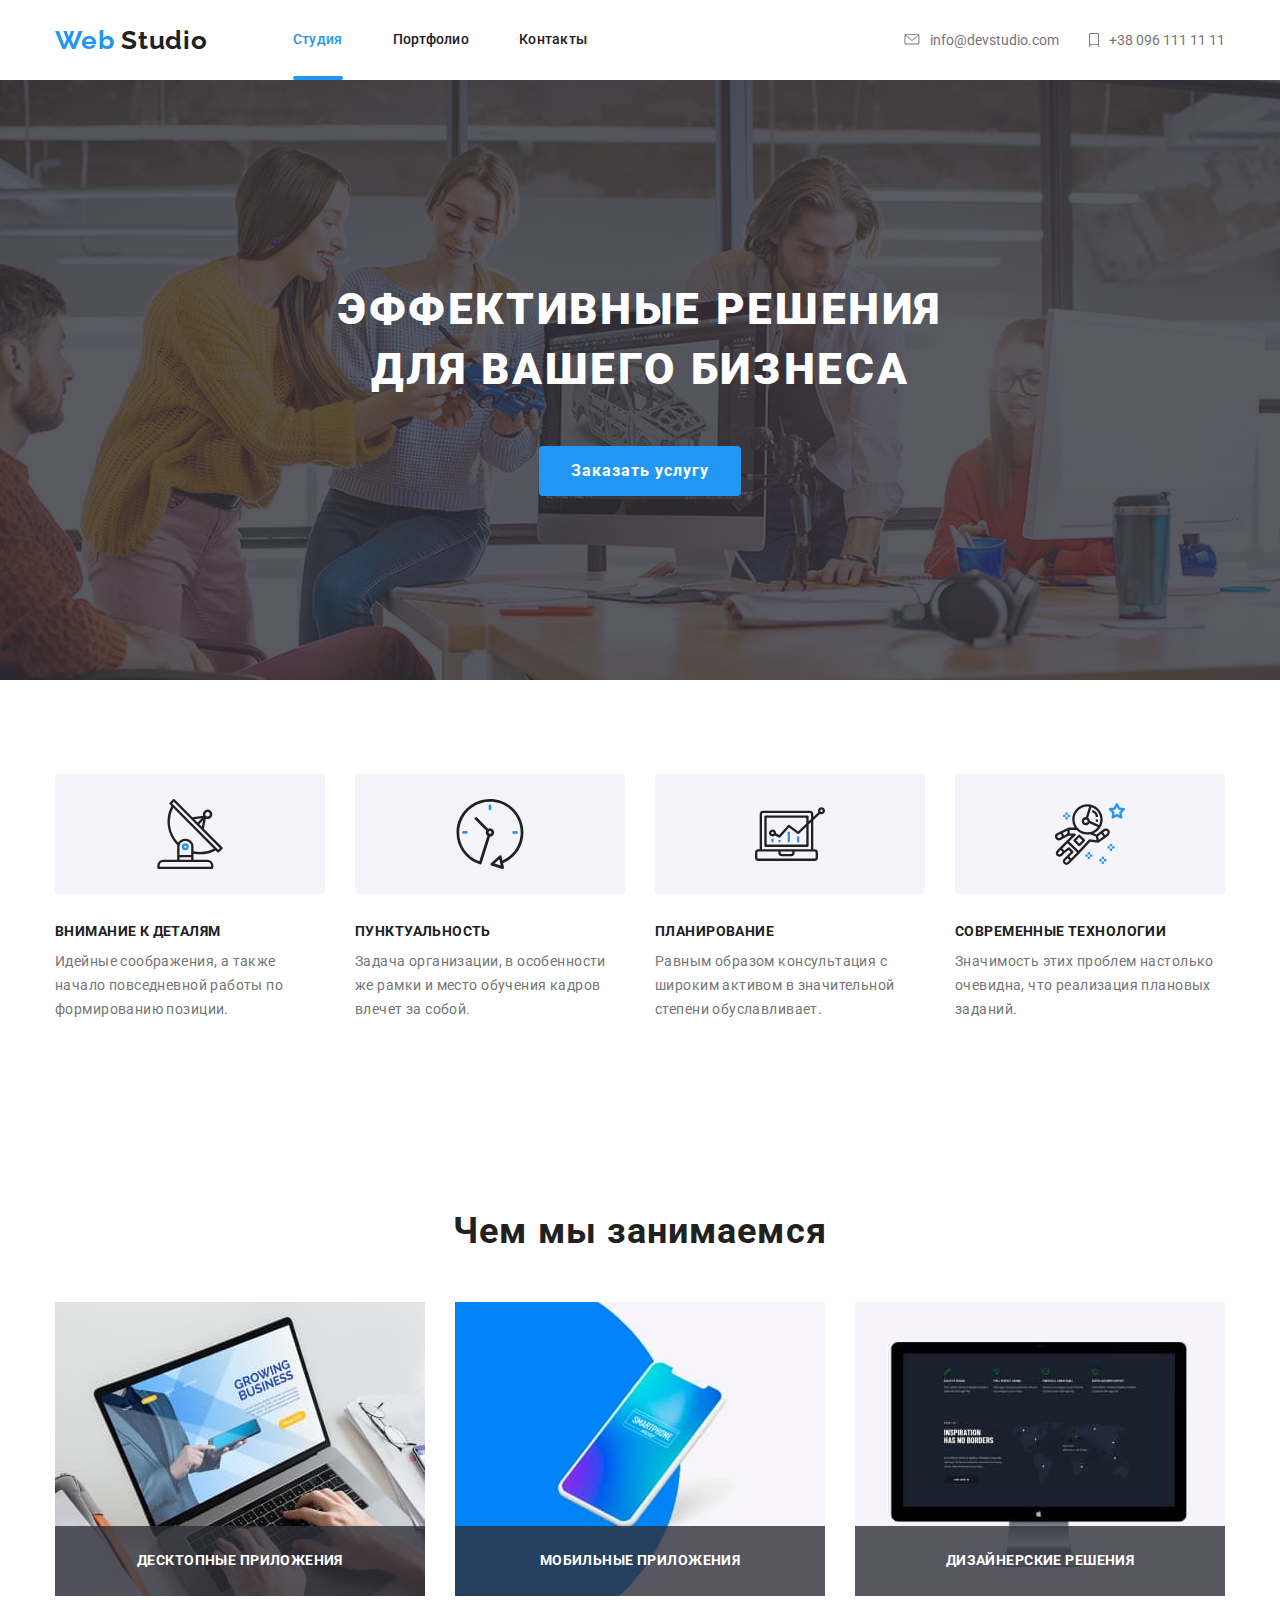
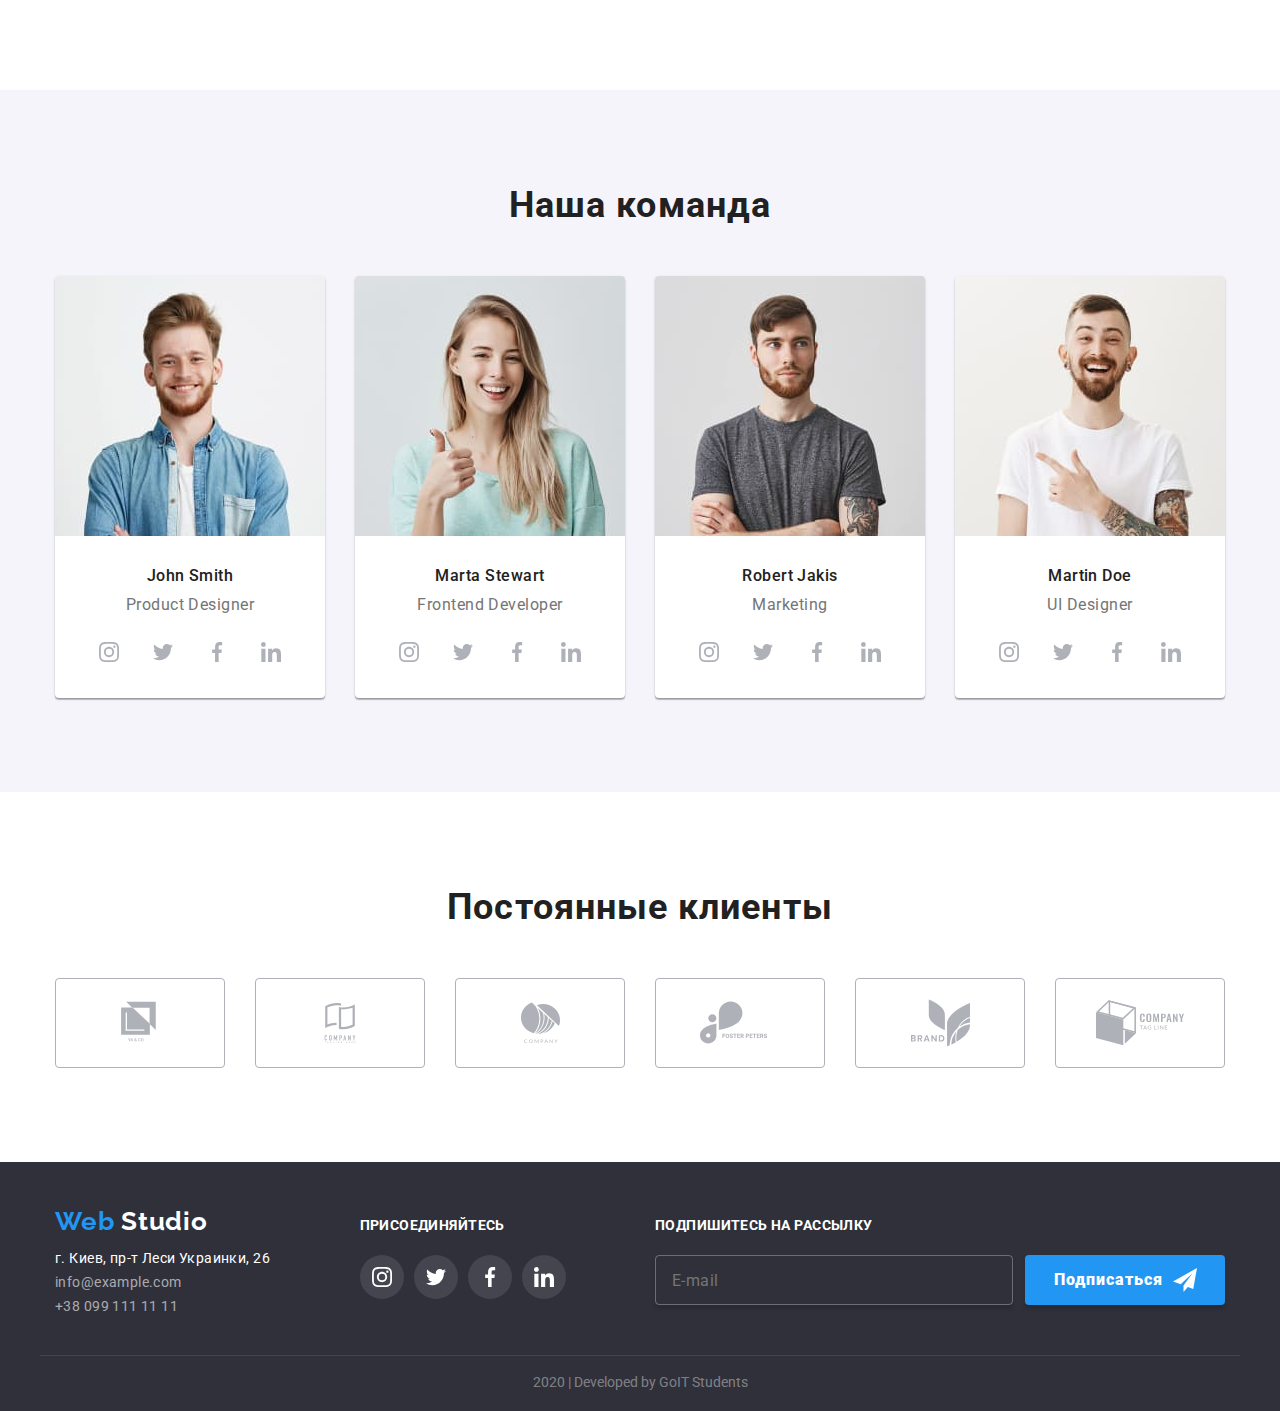
==== index.html @ f81e6f98 "create" ====
<!DOCTYPE html>
<html lang="ru">
  <head>
    <meta charset="UTF-8" />
    <meta name="viewport" content="width=device-width, initial-scale=1.0" />
    <title>Document</title>
    <link
      rel="stylesheet"
      href="https://cdnjs.cloudflare.com/ajax/libs/modern-normalize/0.6.0/modern-normalize.min.css"
    />

    <link
      href="https://fonts.googleapis.com/css2?family=Raleway:wght@700&family=Roboto:wght@400;500;700;900&display=swap"
      rel="stylesheet"
    />
    <link rel="stylesheet" href="./css/common.css" />
    <link rel="stylesheet" href="./css/main.css" />
  </head>
  <body>
    <!-- шапка -->

    <header>
      <div class="page-header container">
        <div class="logo">
          <a href="./index.html"><span class="logo-left">Web</span> Studio</a>
        </div>
        <nav class="nav">
          <ul class="site-nav">
            <li><a href="./index.html" class="link current">Студия</a></li>
            <li><a href="./portfolio.html" class="link">Портфолио</a></li>
            <li><a href="" class="link">Контакты</a></li>
          </ul>
        </nav>

        <ul class="contacts">
          <li>
            <a href="mailto:info@devstudio.com" class="mail-tel link">
              <svg class="icon-contacts icon-mail">
                <use href="./images/sprite.svg#icon-header-mail"></use>
              </svg>
              info@devstudio.com
            </a>
          </li>
          <li>
            <a href="tel:+380961111111" class="mail-tel link">
              <svg class="icon-contacts icon-phone">
                <use href="./images/sprite.svg#icon-header-phone"></use>
              </svg>
              +38 096 111 11 11
            </a>
          </li>
        </ul>
      </div>
    </header>

    <main>
      <!-- банер (герой) -->
      <section class="hero">
        <h1>эффективные решения <br />для вашего бизнеса</h1>
        <button class="button-order" type="button" data-modal-open>
          Заказать услугу
        </button>
        <!-- <a href="" class="button">Заказать услугу</a> -->
      </section>

      <!--Раздел "Особенность комании"-->
      <section class="section features">
        <div class="container features">
          <!--Скрыть "Особенность"-->
          <h2 class="visually-hidden">Особенность</h2>
          <!--Возможно необходимо будет заменить на "aria-label" в ссылке-->
          <ul>
            <li class="item">
              <div class="icon-box">
                <svg class="icon">
                  <use href="./images/sprite.svg#icon-feature-antenna"></use>
                </svg>
              </div>
              <h3 class="title">Внимание к деталям</h3>
              <p class="text">
                Идейные соображения, а также начало повседневной работы по
                формированию позиции.
              </p>
            </li>
            <li class="item">
              <div class="icon-box">
                <svg class="icon">
                  <use href="./images/sprite.svg#icon-feature-clock"></use>
                </svg>
              </div>
              <h3 class="title">Пунктуальность</h3>
              <p class="text">
                Задача организации, в особенности же рамки и место обучения
                кадров влечет за собой.
              </p>
            </li>
            <li class="item">
              <div class="icon-box">
                <svg class="icon">
                  <use href="./images/sprite.svg#icon-feature-diagram"></use>
                </svg>
              </div>
              <h3 class="title">Планирование</h3>
              <p class="text">
                Равным образом консультация с широким активом в значительной
                степени обуславливает.
              </p>
            </li>
            <li class="item">
              <div class="icon-box">
                <svg class="icon">
                  <use href="./images/sprite.svg#icon-feature-astronaut"></use>
                </svg>
              </div>
              <h3 class="title">Современные технологии</h3>
              <p class="text">
                Значимость этих проблем настолько очевидна, что реализация
                плановых заданий.
              </p>
            </li>
          </ul>
        </div>
      </section>

      <!--Раздел "Чем мы занимаемся"-->
      <section class="section work">
        <div class="container">
          <h2 class="title">Чем мы занимаемся</h2>
          <ul>
            <li>
              <div class="work-card">
                <img
                  src="./images/index-work-01.jpg"
                  alt="Десктопные приложения"
                  width="370"
                  height="294"
                />
                <p class="text">Десктопные приложения</p>
              </div>
            </li>
            <li>
              <div class="work-card">
                <img
                  src="./images/index-work-02.jpg"
                  alt="Мобильные приложения"
                  width="370"
                  height="294"
                />
                <p class="text">Мобильные приложения</p>
              </div>
            </li>
            <li>
              <div class="work-card">
                <img
                  src="./images/index-work-03.jpg"
                  alt="Дизайнерские решения"
                  width="370"
                  height="294"
                />
                <p class="text">Дизайнерские решения</p>
              </div>
            </li>
          </ul>
        </div>
      </section>

      <!--Раздел "Наша команда"-->
      <section class="section team">
        <div class="container">
          <h2 class="title">Наша команда</h2>
          <ul class="list">
            <li class="team-card">
              <img
                src="./images/index-team-01.jpg"
                alt="John Smith"
                width="270"
                height="260"
              />
              <h3 class="title-name">John Smith</h3>
              <p class="text">Product Designer</p>
              <ul class="social-links">
                <li>
                  <a href="" aria-label="Ссылка на Instagram" class="link">
                    <svg class="icon-social">
                      <use href="./images/sprite.svg#icon-team-instagram"></use>
                    </svg>
                  </a>
                </li>
                <li>
                  <a href="" aria-label="Ссылка на Twitter" class="link">
                    <svg class="icon-social">
                      <use href="./images/sprite.svg#icon-team-twitter"></use>
                    </svg>
                  </a>
                </li>
                <li>
                  <a href="" aria-label="Ссылка на Facebook" class="link">
                    <svg class="icon-social">
                      <use href="./images/sprite.svg#icon-team-facebook"></use>
                    </svg>
                  </a>
                </li>
                <li>
                  <a href="" aria-label="Ссылка на LinkedIn" class="link">
                    <svg class="icon-social">
                      <use href="./images/sprite.svg#icon-team-linkedin"></use>
                    </svg>
                  </a>
                </li>
              </ul>
            </li>
            <li class="team-card">
              <img
                src="./images/index-team-02.jpg"
                alt="Marta Stewart"
                width="270"
                height="260"
              />
              <h3 class="title-name">Marta Stewart</h3>
              <p class="text">Frontend Developer</p>
              <ul class="social-links">
                <li>
                  <a href="" aria-label="Ссылка на Instagram" class="link">
                    <svg class="icon-social">
                      <use href="./images/sprite.svg#icon-team-instagram"></use>
                    </svg>
                  </a>
                </li>
                <li>
                  <a href="" aria-label="Ссылка на Twitter" class="link">
                    <svg class="icon-social">
                      <use href="./images/sprite.svg#icon-team-twitter"></use>
                    </svg>
                  </a>
                </li>
                <li>
                  <a href="" aria-label="Ссылка на Facebook" class="link">
                    <svg class="icon-social">
                      <use href="./images/sprite.svg#icon-team-facebook"></use>
                    </svg>
                  </a>
                </li>
                <li>
                  <a href="" aria-label="Ссылка на LinkedIn" class="link">
                    <svg class="icon-social">
                      <use href="./images/sprite.svg#icon-team-linkedin"></use>
                    </svg>
                  </a>
                </li>
              </ul>
            </li>
            <li class="team-card">
              <img
                src="./images/index-team-03.jpg"
                alt="Robert Jakis"
                width="270"
                height="260"
              />
              <h3 class="title-name">Robert Jakis</h3>
              <p class="text">Marketing</p>
              <ul class="social-links">
                <li>
                  <a href="" aria-label="Ссылка на Instagram" class="link">
                    <svg class="icon-social">
                      <use href="./images/sprite.svg#icon-team-instagram"></use>
                    </svg>
                  </a>
                </li>
                <li>
                  <a href="" aria-label="Ссылка на Twitter" class="link">
                    <svg class="icon-social">
                      <use href="./images/sprite.svg#icon-team-twitter"></use>
                    </svg>
                  </a>
                </li>
                <li>
                  <a href="" aria-label="Ссылка на Facebook" class="link">
                    <svg class="icon-social">
                      <use href="./images/sprite.svg#icon-team-facebook"></use>
                    </svg>
                  </a>
                </li>
                <li>
                  <a href="" aria-label="Ссылка на LinkedIn" class="link">
                    <svg class="icon-social">
                      <use href="./images/sprite.svg#icon-team-linkedin"></use>
                    </svg>
                  </a>
                </li>
              </ul>
            </li>
            <li class="team-card">
              <img
                src="./images/index-team-04.jpg"
                alt="Martin Doe"
                width="270"
                height="260"
              />
              <h3 class="title-name">Martin Doe</h3>
              <p class="text">UI Designer</p>
              <ul class="social-links">
                <li>
                  <a href="" aria-label="Ссылка на Instagram" class="link">
                    <svg class="icon-social">
                      <use href="./images/sprite.svg#icon-team-instagram"></use>
                    </svg>
                  </a>
                </li>
                <li>
                  <a href="" aria-label="Ссылка на Twitter" class="link">
                    <svg class="icon-social">
                      <use href="./images/sprite.svg#icon-team-twitter"></use>
                    </svg>
                  </a>
                </li>
                <li>
                  <a href="" aria-label="Ссылка на Facebook" class="link">
                    <svg class="icon-social">
                      <use href="./images/sprite.svg#icon-team-facebook"></use>
                    </svg>
                  </a>
                </li>
                <li>
                  <a href="" aria-label="Ссылка на LinkedIn" class="link">
                    <svg class="icon-social">
                      <use href="./images/sprite.svg#icon-team-linkedin"></use>
                    </svg>
                  </a>
                </li>
              </ul>
            </li>
          </ul>
        </div>
      </section>

      <!--Раздел "Постоянные клиенты"-->
      <section class="section clients">
        <div class="container">
          <h2 class="title">Постоянные клиенты</h2>
          <ul>
            <li class="link">
              <a href="">
                <svg class="icon-client client-logo-1">
                  <use href="./images/sprite.svg#icon-client-logo-01"></use>
                </svg>
              </a>
            </li>
            <li>
              <a href="">
                <svg class="icon-client client-logo-2">
                  <use href="./images/sprite.svg#icon-client-logo-02"></use>
                </svg>
              </a>
            </li>
            <li>
              <a href="">
                <svg class="icon-client client-logo-3">
                  <use href="./images/sprite.svg#icon-client-logo-03"></use>
                </svg>
              </a>
            </li>
            <li>
              <a href="">
                <svg class="icon-client client-logo-4">
                  <use href="./images/sprite.svg#icon-client-logo-04"></use>
                </svg>
              </a>
            </li>
            <li>
              <a href="">
                <svg class="icon-client client-logo-5">
                  <use href="./images/sprite.svg#icon-client-logo-05"></use>
                </svg>
              </a>
            </li>
            <li>
              <a href="">
                <svg class="icon-client client-logo-6">
                  <use href="./images/sprite.svg#icon-client-logo-06"></use>
                </svg>
              </a>
            </li>
          </ul>
        </div>
      </section>
    </main>

    <!--Футер-->
    <footer class="footer">
      <div class="container">
        <div>
          <!-- LOGO -->
          <a href="./index.html" class="logo"
            ><span class="logo-left">Web</span> Studio</a
          >
          <!-- Адресс компании -->
          <address class="address">
            г. Киев, пр-т Леси Украинки, 26 <br />
            <span class="text">info@example.com<br /></span>
            <span class="text">+38 099 111 11 11</span>
          </address>
        </div>

        <!-- Перечень соц.сетей сайта -->
        <div class="join">
          <b class="join-head">присоединяйтесь</b>
          <ul>
            <li>
              <a href="" aria-label="Ссылка на Instagram" class="link">
                <svg class="icon-social">
                  <use href="./images/sprite.svg#icon-team-instagram"></use>
                </svg>
              </a>
            </li>
            <li>
              <a href="" aria-label="Ссылка на Twitter" class="link">
                <svg class="icon-social">
                  <use href="./images/sprite.svg#icon-team-twitter"></use>
                </svg>
              </a>
            </li>
            <li>
              <a href="" aria-label="Ссылка на Facebook" class="link">
                <svg class="icon-social">
                  <use href="./images/sprite.svg#icon-team-facebook"></use>
                </svg>
              </a>
            </li>
            <li>
              <a href="" aria-label="Ссылка на LinkedIn" class="link">
                <svg class="icon-social">
                  <use href="./images/sprite.svg#icon-team-linkedin"></use>
                </svg>
              </a>
            </li>
          </ul>
        </div>

        <!-- Форма подписки на рассылку через почту -->
        <div>
          <b class="subscription-head">Подпишитесь на рассылку</b>
          <!-- вставить форму -->
          <form class="form-subscription">
            <input
              class="input-subscription"
              type="email"
              placeholder="E-mail"
            />
            <button type="button" class="button-subscription">
              Подписаться
              <svg class="icon-send">
                <use href="./images/sprite.svg#icon-footer-send"></use>
              </svg>
            </button>
          </form>
        </div>
      </div>
      <!-- Подпись разработчика -->
      <div class="developers container">
        <p>2020 | Developed by GoIT Students</p>
      </div>
    </footer>

    <!-- форма для заказа услуг -->
    <div class="backdrop is-hidden" data-modal>
      <div class="modal">
        <form class="order">
          <p class="order-title">Оставьте свои данные, мы вам перезвоним</p>

          <label class="order-name" name="name">
            <input class="form-input" type="text" placeholder=" " />
            <span class="name">Имя</span>
            <svg class="form-person form-icon">
              <use href="./images/sprite.svg#icon-form-person"></use>
            </svg>
          </label>
          <label class="order-tel" name="phone">
            <input class="form-input" type="tel" placeholder=" " />
            <span class="tel">Телефон</span>
            <svg class="form-phone form-icon">
              <use href="./images/sprite.svg#icon-form-phone"></use>
            </svg>
          </label>
          <label class="order-email" name="email">
            <input class="form-input" type="email" placeholder=" " />
            <span class="email">Почта</span>
            <svg class="form-email form-icon">
              <use href="./images/sprite.svg#icon-form-email"></use>
            </svg>
          </label>
          <label class="order-comment" name="comment">
            <textarea class="form-input" placeholder=" "></textarea>
            <span class="comment">Комментарий</span>
          </label>
          <label class="order-agree" name="agree">
            <input class="checkbox" type="checkbox" />
            <span class="agree">
              Соглашаюсь с рассылкой и принимаю <a href="">Условия договора</a>
            </span>
            <svg class="icon-noncheckbox">
              <use href="./images/sprite.svg#icon-form-noncheckbox"></use>
            </svg>
            <svg class="icon-checkbox">
              <use href="./images/sprite.svg#icon-form-checkbox"></use>
            </svg>
          </label>
          <button class="button-send" type="button">Отправить</button>
          <button class="button-close" type="button" data-modal-close>
            <svg class="form-close">
              <use href="./images/sprite.svg#icon-form-cross"></use>
            </svg>
          </button>
        </form>
      </div>
    </div>
    <script src="./js/modal.js"></script>
  </body>
</html>
---- css/common.css ----
html {
  box-sizing: border-box;
}

*,
*::before,
*::after {
  box-sizing: inherit;
}

/* задаем основные цвета */
:root {
  --primary-text-color: #757575;
  --main-title-color: #212121;
  --main-accent-color: #2196f3;
  --main-background-color: #ffffff;
  --secondary-background-color: #f5f4fa;
}

/* общие стили для тегов и классов */
body {
  font-family: Roboto, sans-serif;
  font-size: 14px;

  color: var(--primary-text-color);
  background-color: var(--main-background-color);
}

/* убираем все метки со списков */
li {
  list-style: none;
}

/* задаем ссылкам наследуемый цвет */
/* убираем подчеркивание ссылок */
a {
  color: inherit;

  text-decoration: none;
}

/* задаем блочность изображений */
img {
  display: block;
  max-width: 100%;
  height: auto;
}

/* создаем класс для скрытия контента */
.visually-hidden {
  position: absolute;
  width: 1px;
  height: 1px;
  margin: -1px;
  padding: 0;
  border: 0;
  clip: rect(0 0 0 0);
  overflow: hidden;
}

/* задаем ширину контейнера (ранее была 1230px) */
/* задаем основные отступы контейнерам */
.container {
  margin-left: auto;
  margin-right: auto;
  padding-left: 15px;
  padding-right: 15px;

  width: 1200px;
}

/* ВНИМАНИЕ КОСТЫЛИ */
/* помощь для верстки */
/* при финале скрыть */
/* видимость контейнеров */
/* .container,
.section {
  outline: 1px solid tomato;
} */

/* .card-upper-text {
  position: absolute;
  width: 1px;
  height: 1px;
  margin: -1px;
  padding: 0;
  border: 0;
  clip: rect(0 0 0 0);
  overflow: hidden;
} */
/* header {
  background-color: turquoise;
}
section.hero {
  background-color: violet;
}
section.features {
  background-color: wheat;
}
section.work {
  background-color: yellow;
}
section.team {
  background-color: blue;
}
section.clients {
  background-color: coral;
} */

/* header */

/* задаем флекс всему хэдэру */
/* вертикально выравниваем элементы флекса */
/* задаем минимально возможную высоту header */
/* задаем цвет шрифта нафигации */
/* задаем задний фон */
.page-header {
  display: flex;
  align-items: center;
  min-height: 80px;

  color: var(--main-title-color);
}

/* задаем шрифт логотипу */
.logo {
  font-family: Raleway, sans-serif;
  font-weight: 700;
  font-size: 26px;
  line-height: 1.19;
  letter-spacing: 0.03em;
  cursor: pointer;
}

/* задаем правый отступ от логотипа */
.page-header .logo {
  margin-right: 85px;
}

/* меняем цвет левой части логотипа */
.logo-left {
  color: var(--main-accent-color);
}

/* задаем флекс списку навигации */
/* обнуляем верхний, нижний и левый отступы списка навигации */
.nav > ul {
  display: flex;

  margin-top: 0;
  margin-bottom: 0;
  padding-left: 0;
}

/* задаем правый зазор между элементами навигации */
.site-nav li:not(:last-child) {
  margin-right: 50px;
}

/* задаем строчно-блочный формат элементам навигации */
/* задаем внутрений отступ от верхней и нижней границ header до элементов навигации */
/* задаем шрифт элементам навигации */
.nav .link {
  display: inline-block;
  padding-top: 32px;
  padding-bottom: 32px;

  font-weight: 500;
  line-height: 1.14;
  letter-spacing: 0.02em;
}

/* задаем цвет шрифта элементам навигации */
.nav .link {
  color: var(--main-title-color);
  transition: color 250ms cubic-bezier(0.4, 0, 0.2, 1);
}

/* задаем цвет шрифта текущего элемента навигации */
.link.current {
  position: relative;
  color: var(--main-accent-color);
}

.current::after {
  position: absolute;
  bottom: 0;
  left: 0;
  content: "";
  display: block;
  width: 100%;
  height: 4px;
  border-radius: 2px;
  background-color: var(--main-accent-color);
}

/* задаем ховер и фокус элементам навигации */
.link:hover,
.link:focus {
  color: var(--main-accent-color);
  fill: var(--main-accent-color);
  cursor: pointer;
}

/* задаем флекс контактам */
/* убираем верхний, нижний и правый отступ у списка контактов */
/* прижимаем контакты к правой границе header */
.contacts {
  display: flex;
  /* align-items: center; */

  margin-top: 0;
  margin-bottom: 0;
  margin-left: auto;
  padding-left: 0;
}

/* задаем зазор между контактами */
.contacts li:not(:last-child) {
  margin-right: 30px;
}

/* задаем цвет шрифта элементам контактов */
.mail-tel {
  color: var(--primary-text-color);
  transition: color 250ms cubic-bezier(0.4, 0, 0.2, 1);
}

.contacts .mail-tel {
  display: flex;
  align-items: center;
}
.icon-mail {
  width: 16px;
  height: 11.2px;
  margin-right: 10px;
}
.icon-phone {
  width: 10px;
  height: 14.94px;
  margin-right: 10px;
}
.icon-contacts {
  fill: currentColor;
}

/* footer */

/* задаем цвет и задний фон футера */
.footer {
  color: #ffffff;
  background-color: #2f303a;
}
/* Задаем флекс верхней части футера */
.footer .container {
  display: flex;
  align-items: baseline;
  justify-content: space-between;
}

/* задаем логогтипу блочность */
/* задаем логотипу нижний отступ */
.footer .logo {
  display: block;
  margin-bottom: 10px;
  cursor: pointer;
}

/* задаем шрифты адресу */
.footer .address {
  font-style: normal;
  line-height: 1.71;
  letter-spacing: 0.03em;
}

/* меняем цвет шрифта контактам в адресе */
.address .text {
  color: rgba(255, 255, 255, 0.6);
}

/* задаем верхний и нижний отступ разделу "присоединяйтесь" */
.join {
  padding-top: 56px;
  padding-bottom: 56px;
}

/* задаем нижний отступ названиям разделов "присоедняйтесь" и "подпишитесь" */
/* задаем шрифт разделам "присоедняйтесь" и "подпишитесь" */
.join-head,
.subscription-head {
  display: block;
  margin-bottom: 21px;

  line-height: 1.14;
  letter-spacing: 0.03em;
  text-transform: uppercase;
}

/* задаем флекс списку соц.сетей */
/* убираем верхний, нижний и левый зазоры списка соц.сетей */
.join ul {
  display: flex;
  margin-top: 0;
  margin-bottom: 0;
  padding-left: 0;
}

/* задаем правый зазор элементам списка соц.сетей */
.join li:not(:last-child) {
  margin-right: 10px;
}

.footer .link {
  display: flex;
  align-items: center;
  justify-content: center;
  width: 44px;
  height: 44px;
  border-radius: 50%;

  background-color: rgba(255, 255, 255, 0.1);
  color: #ffffff;
  transition: background-color 250ms cubic-bezier(0.4, 0, 0.2, 1);
}

.footer .icon-social {
  width: 20px;
  height: 20px;
  fill: currentColor;
}
.footer .link:hover,
.footer .link:focus {
  background-color: var(--main-accent-color);
  cursor: pointer;
}

.form-subscription {
  display: flex;
  justify-content: center;
}

.input-subscription {
  width: 358px;
  height: 50px;
  margin-right: 12px;
  padding-top: 15px;
  padding-bottom: 15px;
  padding-left: 16px;
  padding-right: 16px;

  font-family: Roboto;
  font-style: normal;
  font-weight: normal;
  font-size: 16px;
  line-height: 1.25;
  letter-spacing: 0.03em;
  color: rgba(255, 255, 255, 0.6);
  background-color: inherit;
  border: 1px solid rgba(255, 255, 255, 0.3);
  box-sizing: border-box;
  box-shadow: 0px 4px 4px rgba(0, 0, 0, 0.15);
  border-radius: 4px;
}
.input-subscription:focus {
  outline: 0;
  border: 1px solid var(--main-accent-color);
}

/* убираем верхний и нижний зазоры кнопки "подписатся" */
/* задаем шрифт кнопке "подписатся */
.button-subscription {
  display: flex;
  margin-top: 0;
  margin-bottom: 0;
  padding-top: 10px;
  padding-bottom: 10px;
  padding-left: 29px;
  padding-right: 8px;
  border: none;
  box-shadow: 0px 4px 4px rgba(0, 0, 0, 0.15);
  border-radius: 4px;
  min-width: 200px;

  align-items: center;

  font-weight: 900;
  font-size: 16px;
  line-height: 1.87;
  letter-spacing: 0.06em;
  text-align: start;

  color: currentColor;
  background-color: var(--main-accent-color);
  cursor: pointer;
}

.icon-send {
  width: 24px;
  height: 24px;
  margin-left: 10px;
}

/* задаем верхний и нижний отступ подписи разработчка */
/* задаем верхнюю рамку подписи разработчка */
/* задаем цвет шрифта пдписи разработчика */
.developers {
  padding-top: 18px;
  padding-bottom: 21px;
  border-top: 1px solid rgba(255, 255, 255, 0.1);
  color: rgba(255, 255, 255, 0.4);
}

/* убираем верхний и нижний внешние зазоры пдписи разработчика и горизонтально центруем*/
.developers > p {
  margin-top: 0;
  margin-bottom: 0;
  margin-left: auto;
  margin-right: auto;
}
---- css/main.css ----
/* общее */
/* цвет текста в заголовках */
.section .title {
  color: var(--main-title-color);
}

/* цвет сопровождающего текста */
.section .text {
  color: var(--primary-text-color);
}

/* нижний отступ между сециями */
.section {
  padding-top: 94px;
  padding-bottom: 94px;
}

/* секция "герой" */
/* задаем размеры секции и отступы + центририуем секцию */
/* добавляем изображение */
/* цвет текста в герое + центровка текста */
.hero {
  padding-top: 200px;
  padding-bottom: 200px;
  margin-left: auto;
  margin-right: auto;
  max-width: 1600px;
  height: 600px;

  text-align: center;

  color: #ffffff;
  background-image: linear-gradient(
      rgba(47, 48, 58, 0.8),
      rgba(47, 48, 58, 0.8)
    ),
    url(../images/index-hero-01.jpg);
  background-repeat: no-repeat;
  background-position: center;
  /* background: rgba(47, 48, 58, 0.8); */
}

/* убираем отступы в заголовке + задаем шрифт */
.hero > h1 {
  margin-top: 0;
  margin-bottom: 46px;

  font-weight: 900;
  font-size: 44px;
  line-height: 1.36;
  letter-spacing: 0.06em;
  text-transform: uppercase;
}

/* задаем шрифт кнопке */
.hero .button-order {
  box-sizing: border-box;
  padding-top: 10px;
  padding-bottom: 10px;
  padding-left: 32px;
  padding-right: 32px;
  border: 0;
  border-radius: 4px;

  font-weight: 700;
  font-size: 16px;
  line-height: 1.87;
  letter-spacing: 0.06em;

  color: #ffffff;
  background-color: var(--main-accent-color);
  cursor: pointer;
}

/* оформляем backdrop */
.backdrop {
  position: fixed;
  top: 0;
  left: 0;
  width: 100%;
  height: 100%;
  background-color: rgba(0, 0, 0, 0.2);
  transition: opacity 250ms cubic-bezier(0.4, 0, 0.2, 1),
    visibility 250ms cubic-bezier(0.4, 0, 0.2, 1);
}

.is-hidden {
  visibility: hidden;
  opacity: 0;
  pointer-events: none;
}

/* оформляем форму заказа услуги */
.order {
  position: absolute;
  top: 50%;
  left: 50%;
  transform: translate(-50%, -50%);

  padding: 40px;
  min-width: 528px;
  min-height: 581px;

  background-color: #fff;
  box-shadow: 0px 2px 1px rgba(0, 0, 0, 0.2), 0px 1px 1px rgba(0, 0, 0, 0.14),
    0px 1px 3px rgba(0, 0, 0, 0.12);
  border-radius: 4px;
}

/* форма заказа услуги */
/* заголовок формы */
.order-title {
  margin: 0 0 30px 0;
  /* margin-bottom: 30px; */
  padding: 0;

  font-family: Roboto;
  font-style: normal;
  font-weight: bold;
  font-size: 20px;
  line-height: 1.15;
  text-align: center;
  letter-spacing: 0.03em;

  color: var(--main-title-color);
}

.order-name,
.order-tel,
.order-email,
.order-comment,
.order-agree {
  position: relative;
  /* outline: 1px solid tomato; */

  display: block;
  font-family: Roboto;
  font-style: normal;
  font-weight: normal;
  font-size: 14px;

  color: var(--primary-text-color);
}
.agree > a {
  color: var(--main-accent-color);
  text-decoration: underline;
}

.order-name,
.order-tel,
.order-email,
.order-comment {
  line-height: 1.14;
  letter-spacing: 0.01em;
}

.order-agree {
  line-height: 1.71;
  letter-spacing: 0.03em;
  text-align: center;
}

.order-name,
.order-tel,
.order-email {
  margin-bottom: 28px;
}

.order-comment {
  margin-bottom: 20px;
}

.order-agree {
  margin-bottom: 30px;
}

.order-name > input,
.order-tel > input,
.order-email > input,
.order-comment > textarea {
  display: block;
  width: 100%;
  padding-top: 12px;
  padding-bottom: 12px;

  border: 1px solid rgba(33, 33, 33, 0.2);
  border-radius: 4px;

  font-family: Roboto;
  font-style: normal;
  font-weight: normal;
  font-size: 14px;
  line-height: 1.14;
  letter-spacing: 0.01em;

  color: var(--primary-text-color);
}

.order-name > input,
.order-tel > input,
.order-email > input {
  padding-left: 42px;
  padding-right: 18px;
  height: 40px;
}

.order-comment > textarea {
  resize: none;
  padding-left: 16px;
  padding-right: 16px;

  height: 120px;
}

.order-name .name,
.order-tel .tel,
.order-email .email {
  position: absolute;
  top: 50%;
  left: 42px;

  transform: translateY(-50%);
  transition: top 250ms cubic-bezier(0.4, 0, 0.2, 1),
    left 250ms cubic-bezier(0.4, 0, 0.2, 1);
}

.order-comment .comment {
  position: absolute;
  top: 12px;
  left: 16px;
  transition: top 250ms cubic-bezier(0.4, 0, 0.2, 1);
}

.form-input:not(:placeholder-shown) + .name,
.form-input:not(:placeholder-shown) + .tel,
.form-input:not(:placeholder-shown) + .email,
.form-input:not(:placeholder-shown) + .comment {
  top: -10px;
  left: 16px;
  color: var(--main-accent-color);
}

.form-icon {
  position: absolute;
  top: 50%;
  left: 16px;
  transform: translateY(-50%);
  width: 18px;
  height: 18px;
  fill: var(--main-title-color);
  transition: fill 250ms cubic-bezier(0.4, 0, 0.2, 1);
}

.form-input:not(:placeholder-shown) ~ .form-icon {
  fill: var(--main-accent-color);
}

.checkbox {
  /* appearance: none; */
  position: absolute;
  width: 1px;
  height: 1px;
  margin: -1px;
  padding: 0;
  border: 0;
  clip: rect(0 0 0 0);
  overflow: hidden;
}
.agree {
  padding-left: 30px;
}

.icon-checkbox,
.icon-noncheckbox {
  position: absolute;
  top: 50%;
  transform: translateY(-50%);
  left: 15px;
  width: 15px;
  height: 15px;
  transition: opacity 250ms cubic-bezier(0.4, 0, 0.2, 1);
}

.icon-checkbox {
  opacity: 0;
}

.checkbox:checked ~ .icon-checkbox {
  opacity: 1;
}
.checkbox:checked ~ .icon-noncheckbox {
  opacity: 0;
}

.button-send {
  display: block;
  margin-left: auto;
  margin-right: auto;
  padding-top: 10px;
  padding-bottom: 10px;
  padding-left: 55px;
  padding-right: 55px;

  font-family: Roboto;
  font-style: normal;
  font-weight: bold;
  font-size: 16px;
  line-height: 1.87;
  letter-spacing: 0.06em;
  color: var(--main-background-color);

  border: 0;
  background: var(--main-accent-color);
  box-shadow: 0px 4px 4px rgba(0, 0, 0, 0.15);
  border-radius: 4px;
  cursor: pointer;
}

.button-close {
  position: absolute;
  top: -9px;
  right: -9px;
  width: 30px;
  width: 30px;
  height: 30px;
  border: 0;
  border-radius: 50%;
  background: #ffffff;
  box-shadow: 0px 2px 1px rgba(0, 0, 0, 0.2), 0px 1px 1px rgba(0, 0, 0, 0.14),
    0px 1px 3px rgba(0, 0, 0, 0.12);
  cursor: pointer;
}

.form-close {
  position: absolute;
  top: 50%;
  left: 50%;
  transform: translate(-50%, -50%);
  width: 11px;
  height: 11px;
}

/* секция "особенность" */
/* добавляем флекс списку */
/* убираем верхний, нижний и левый отступ у списка */
.features ul {
  display: flex;

  margin-top: 0;
  margin-bottom: 0;
  padding-left: 0;
}

/* задаем ширину элементам списка */
/* 4 элемента с зазорами 30px */
.features .item {
  width: calc((100%-90px) / 4);
}

/* задаем отступы между элементами списка */
.features .item:not(:last-child) {
  margin-right: 30px;
}

/* задаем блочность изображению с размерами */
/* задаем отступы под изображением в карточке */
/* задаем радиус рамке */
/* задаем задний фон */
.features .icon-box {
  display: block;
  width: 270px;
  height: 120px;
  margin-bottom: 30px;
  padding-top: 25px;
  padding-bottom: 25px;
  padding-left: 100px;
  padding-right: 100px;
  border-radius: 4px;

  background: var(--secondary-background-color);
}

.features .icon {
  width: 70px;
  height: 70px;
}

/* обнуляем верхний и нижний отсутп заголовка и текста в карточке */
.features h3,
.features p {
  margin-top: 0;
  margin-bottom: 0;
}

/* добавляем нижний отступ заголовка в карточке */
.features h3 {
  margin-bottom: 10px;
}

/* задаем шрифт заголовкам в карточках разделов "особенностей" и "наша команда" */
.features .title,
.work .title-name {
  font-size: 14px;
  line-height: 1.14;
  letter-spacing: 0.03em;
  text-transform: uppercase;
}

/* задаем шрифт сопросовждающему тексту в карточке */
.features .text {
  line-height: 1.71;
  letter-spacing: 0.03em;
}

/* секция "чем мы занимаемся" */
/* задаем шрифт заголовков в разделах "Чем мы занимаемся", "Наша команда", "Постоянные клиенты" */
.section.work .title,
.section.team .title,
.section.clients .title {
  font-size: 36px;
  line-height: 1.17;
  text-align: center;
  letter-spacing: 0.03em;
}

/* обнуляем верхние и нижние отступы в заголовках.ю сопровождающем тексте и списке */
.work h2,
.work p,
.work ul {
  margin-top: 0;
  margin-bottom: 0;
}

/* задаем нижний отступ от общего заголовка */
.work h2 {
  margin-bottom: 50px;
}

/* Задаем флекс списку */
/* обнуляем левый отступ списка */
.work ul {
  display: flex;
  padding-left: 0;
}

/* задаем ширину карточек в списке */
/* 3 карточки с зазоами по 30 px */
.work li {
  width: calc((100%-60px) / 3);
}

/* задаем зазоры между карточками в списке */
.work li:not(:last-child) {
  margin-right: 30px;
}

/* обнуляем нижний отступ от изображения в карточке списка */
.work img {
  margin-bottom: 0;
}

.work-card {
  position: relative;
}
.work-card .text {
  position: absolute;
  bottom: 0;
  left: 0;
  padding-top: 27px;
  padding-bottom: 27px;

  width: 100%;
  min-height: 70px;

  text-align: center;
}

/* задаем шрифт сопровождающему тексту в карточке списка */
/* задаем цвет шрифта сопровождающему тексту в карточке списка */
.section.work .text {
  font-weight: 700;
  line-height: 1.14;
  letter-spacing: 0.03em;
  text-transform: uppercase;
  text-align: center;
  background: rgba(47, 48, 58, 0.8);
  color: #ffffff;
}

/* секция "наша команда */
/* задаем задний фон секции */
.section.team {
  background-color: var(--secondary-background-color);
}

/* обнуляем верхний и нижний отступ с заголовков, абзацев и списков */
.team h2,
.team h3,
.team p,
.team ul {
  margin-top: 0;
  margin-bottom: 0;
}

/* задаем нижний отступ от общего заголовка */
.team h2 {
  margin-bottom: 50px;
}

/* обнуляем левый отступ у списков */
.team ul {
  padding-left: 0;
}

/* центрируем текст заголовков и абзацев */
.team h2,
.team h3,
.team p {
  text-align: center;
}

/* задаем флекс списку команды */
.team .list {
  display: flex;
}

/* задаем ширину каждой карточке члена команды */
/* 4 карточки с тремя зазорами по 30px */
/* задаем тень карточке */
.team-card {
  width: calc((100%-90px) / 4);
  border-radius: 4px;
  overflow: hidden;
  box-shadow: 0px 2px 1px rgba(0, 0, 0, 0.2), 0px 1px 1px rgba(0, 0, 0, 0.14),
    0px 1px 3px rgba(0, 0, 0, 0.12);
  background-color: #ffffff;
}

/* выставляем зазоры между карточками членов команды */
.team-card:not(:last-child) {
  margin-right: 30px;
}

/* задаем нижний отступ от фотографии в карточке члена команды */
.team img {
  margin-bottom: 30px;
}

/* задаем нижний отступ от имени члена команды в карточке */
/* задаем шрифт имени члена команды в карточке */
/* задаем цвет шрифта имени члена команды в карточке */
.team .title-name {
  margin-bottom: 10px;

  font-weight: 500;
  font-size: 16px;
  line-height: 1.19;
  letter-spacing: 0.03em;

  color: var(--main-title-color);
}

/* задаем нижний отступ от профессии в карточке члена команды */
/* задаем шрифт тексту профессии в карточке члена команды */
.team .text {
  margin-bottom: 16px;

  font-size: 16px;
  line-height: 1.19;
  letter-spacing: 0.03em;
}

/* задаем флекс списку соцсетей в карточке члена команды */
/* центруем контент к списку соцсетей в карточке члена команды */
.team .social-links {
  display: flex;
  justify-content: center;
}

/* задаем зазор между соцсетями в карточке члена команды */
.social-links > li:not(:last-child) {
  margin-right: 10px;
}

.social-links > li {
  padding-bottom: 24px;
}

.team .link {
  display: flex;
  align-items: center;
  justify-content: center;
  width: 44px;
  height: 44px;
  border-radius: 50%;

  color: #afb1b8;
  transition: color 250ms cubic-bezier(0.4, 0, 0.2, 1),
    background-color 250ms cubic-bezier(0.4, 0, 0.2, 1);
}

.team .icon-social {
  width: 20px;
  height: 20px;
  fill: currentColor;
}

/* задаем фокус списку соцсетей в карточке члена команды */
.team .link:hover,
.team .link:focus {
  color: #ffffff;

  background-color: var(--main-accent-color);
  border-radius: 50%;
  cursor: pointer;
}

/* секция Постоянные клиенты */
/* обнуляем верхний зазор заголовка и задаем нижний */
.clients .title {
  margin-top: 0;
  margin-bottom: 50px;
}

/* задаем флекс списку иконок клиентов */
/* центрируем контент в списке иконок клиентов */
/* обнуляем верхний, левый и нижний зазор списка иконок клиентов */
.clients ul {
  display: flex;
  justify-content: center;

  margin-top: 0;
  margin-bottom: 0;
  padding-left: 0;
}

/* задаем флекс иконкам клиентов для центрирования */
/* задаем размеры блоку иконки и рамку */
/* .clients li {
  display: flex;
  width: 170px;
  height: 90px;
  border: 1px solid #afb1b8;
  border-radius: 4px;
  align-items: center;
  justify-content: center;
  color: #afb1b8;
} */

/* задаем правый отступ между иконками списка клиентов */
.clients li:not(:last-child) {
  margin-right: 30px;
}

.clients a {
  display: flex;
  width: 170px;
  height: 90px;
  border: 1px solid #afb1b8;
  border-radius: 4px;
  align-items: center;
  justify-content: center;
  color: #afb1b8;
  transition: color 250ms cubic-bezier(0.4, 0, 0.2, 1),
    border-color 250ms cubic-bezier(0.4, 0, 0.2, 1);
}

.clients a:hover,
.clients a:focus {
  border-color: var(--main-accent-color);
  color: var(--main-accent-color);
  cursor: pointer;
}

.icon-client {
  fill: currentColor;
}

.client-logo-1 {
  width: 42.27px;
  /* height: 49.23px; */
}
.client-logo-2 {
  width: 40px;
  /* height: 52px; */
}
.client-logo-3 {
  width: 41px;
  /* height: 42.6px; */
}
.client-logo-4 {
  width: 79.66px;
  /* height: 42.02px; */
}
.client-logo-5 {
  width: 59px;
  /* height: 47px; */
}
.client-logo-6 {
  width: 88.48px;
  /* height: 45.44px; */
}

/* Портфолио */

.portfolio {
  border-top: 1px solid #ececec;
}
/* задаем флекс списку кнопок фильтра */
/* центрируем кнопки фильтра */
/* УБираем верхний, нижнний и левый отступ у списка кнопок фильтра */
.filter {
  display: flex;
  justify-content: center;

  margin-top: 0;
  margin-bottom: 50px;
  padding-left: 0;
}

/* задаем зазор межд кнопками фильтра */
.filter > li {
  margin-right: 8px;
}

/* кнопки-фильтр портфолио */
/* задаем зазор внутри кнопок */
/* задаем внутрений фон и радиус */
/* задаем шрифт кнопок */
.filter .button {
  padding-top: 6px;
  padding-bottom: 6px;
  padding-left: 22px;
  padding-right: 22px;

  border: none;
  background: #f5f4fa;
  border-radius: 4px;

  font-family: inherit;
  font-weight: 500;
  font-size: 16px;
  line-height: 1.62;

  text-align: center;
  letter-spacing: 0.03em;

  color: var(--main-title-color);

  transition: color 250ms cubic-bezier(0.4, 0, 0.2, 1),
    background-color 250ms cubic-bezier(0.4, 0, 0.2, 1),
    box-shadow 250ms cubic-bezier(0.4, 0, 0.2, 1);
}

/* задаем ховер и фокус кнопкам фильтра */
.filter .button:hover,
.filter .button:focus {
  color: #ffffff;
  background-color: var(--main-accent-color);
  box-shadow: 0px 2px 2px rgba(0, 0, 0, 0.12), 0px 1px 2px rgba(0, 0, 0, 0.08),
    0px 3px 1px rgba(0, 0, 0, 0.1);
  cursor: pointer;
}

/* задаем флекс списку работ */
/* задаем перенос флекса */
/* обнуляем верхний, нижний и левый отступы списка работ */
.portfolio-cards {
  display: flex;
  flex-wrap: wrap;

  margin-top: 0;
  margin-bottom: 0;
  padding-left: 0;
}

/* .cards > li {
  width: calc((100%-60px) / 3);
} */

/* задаем правый отступ элементам списка работ */
.portfolio-cards > li:not(:nth-child(3n)) {
  margin-right: 30px;
}

/* задаем нижний отступ элементам списка работ */
.portfolio-cards > li:not(:nth-last-child(-n + 3)) {
  margin-bottom: 30px;
}

/* задаем верхние радиусы карточке списка работ */
/* задаем ширину карточке списка работ */
.card-area {
  border-top-left-radius: 5px;
  border-top-right-radius: 5px;
  overflow: hidden;

  width: 370px;
  transition: box-shadow 250ms cubic-bezier(0.4, 0, 0.2, 1);
}

.card-area:focus,
.card-area:hover {
  box-shadow: 1px 4px 6px rgba(0, 0, 0, 0.16), 0px 4px 4px rgba(0, 0, 0, 0.06),
    0px 1px 1px rgba(0, 0, 0, 0.12);
  cursor: pointer;
}

.card-box {
  position: relative;
  overflow: hidden;
}
.card-upper-text {
  position: absolute;
  top: 0;
  left: 0;
  margin: 0;
  padding-top: 63px;
  padding-bottom: 63px;
  padding-left: 24px;
  padding-right: 24px;
  /* opacity: 0; */
  width: 100%;
  height: 100%;

  font-family: Roboto;
  font-style: normal;
  font-weight: normal;
  font-size: 18px;
  line-height: 1.56;
  /* or 156% */
  color: #ffffff;
  letter-spacing: 0.03em;

  background-color: rgba(33, 150, 243, 0.9);

  transform: translateY(100%);

  transition: transform 250ms cubic-bezier(0.4, 0, 0.2, 1);
}

.card-area:hover .card-upper-text,
.card-area:focus .card-upper-text {
  /* opacity: 1; */
  transform: translateY(0);
}

/* задаем внутрение утступы текстового контента карточки списка работ */
/* задаем рамку (кроме верхней) текстовому контенту карточки списка работ */
/* задаем нижние радиусы рамке текстового контента карточки списка работ */
.card-content {
  padding-top: 20px;
  padding-bottom: 20px;
  padding-left: 24px;
  padding-right: 24px;

  border-left: 1px solid #eeeeee;
  border-right: 1px solid #eeeeee;
  border-bottom: 1px solid #eeeeee;

  border-bottom-left-radius: 5px;
  border-bottom-right-radius: 5px;
  overflow: hidden;
}

/* список наших работ */
.card-title {
  margin-top: 0;
  margin-bottom: 4px;

  font-size: 18px;
  line-height: 2;
  letter-spacing: 0.06em;

  color: var(--main-title-color);
}
.card-text {
  margin-top: 0;
  margin-bottom: 0;

  font-size: 16px;
  line-height: 1.87;
  letter-spacing: 0.03em;

  color: var(--primary-text-color);
}
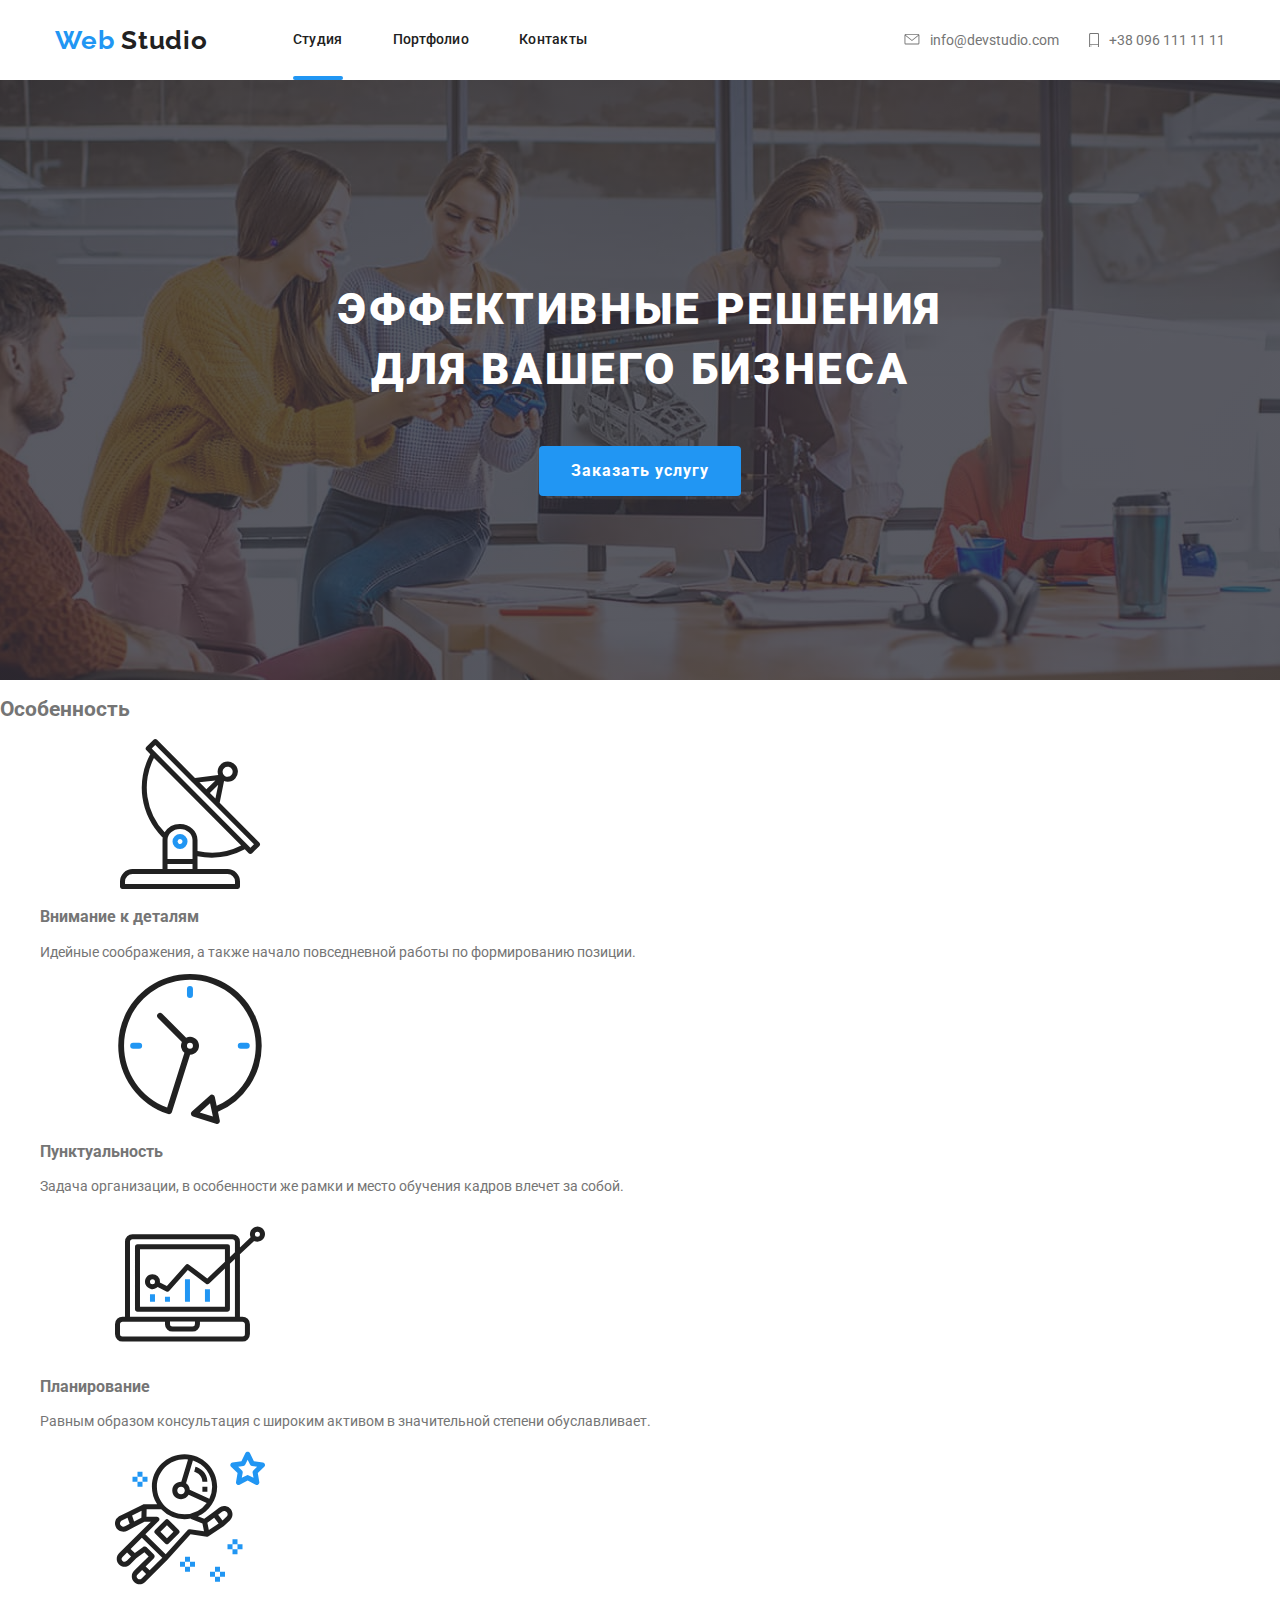
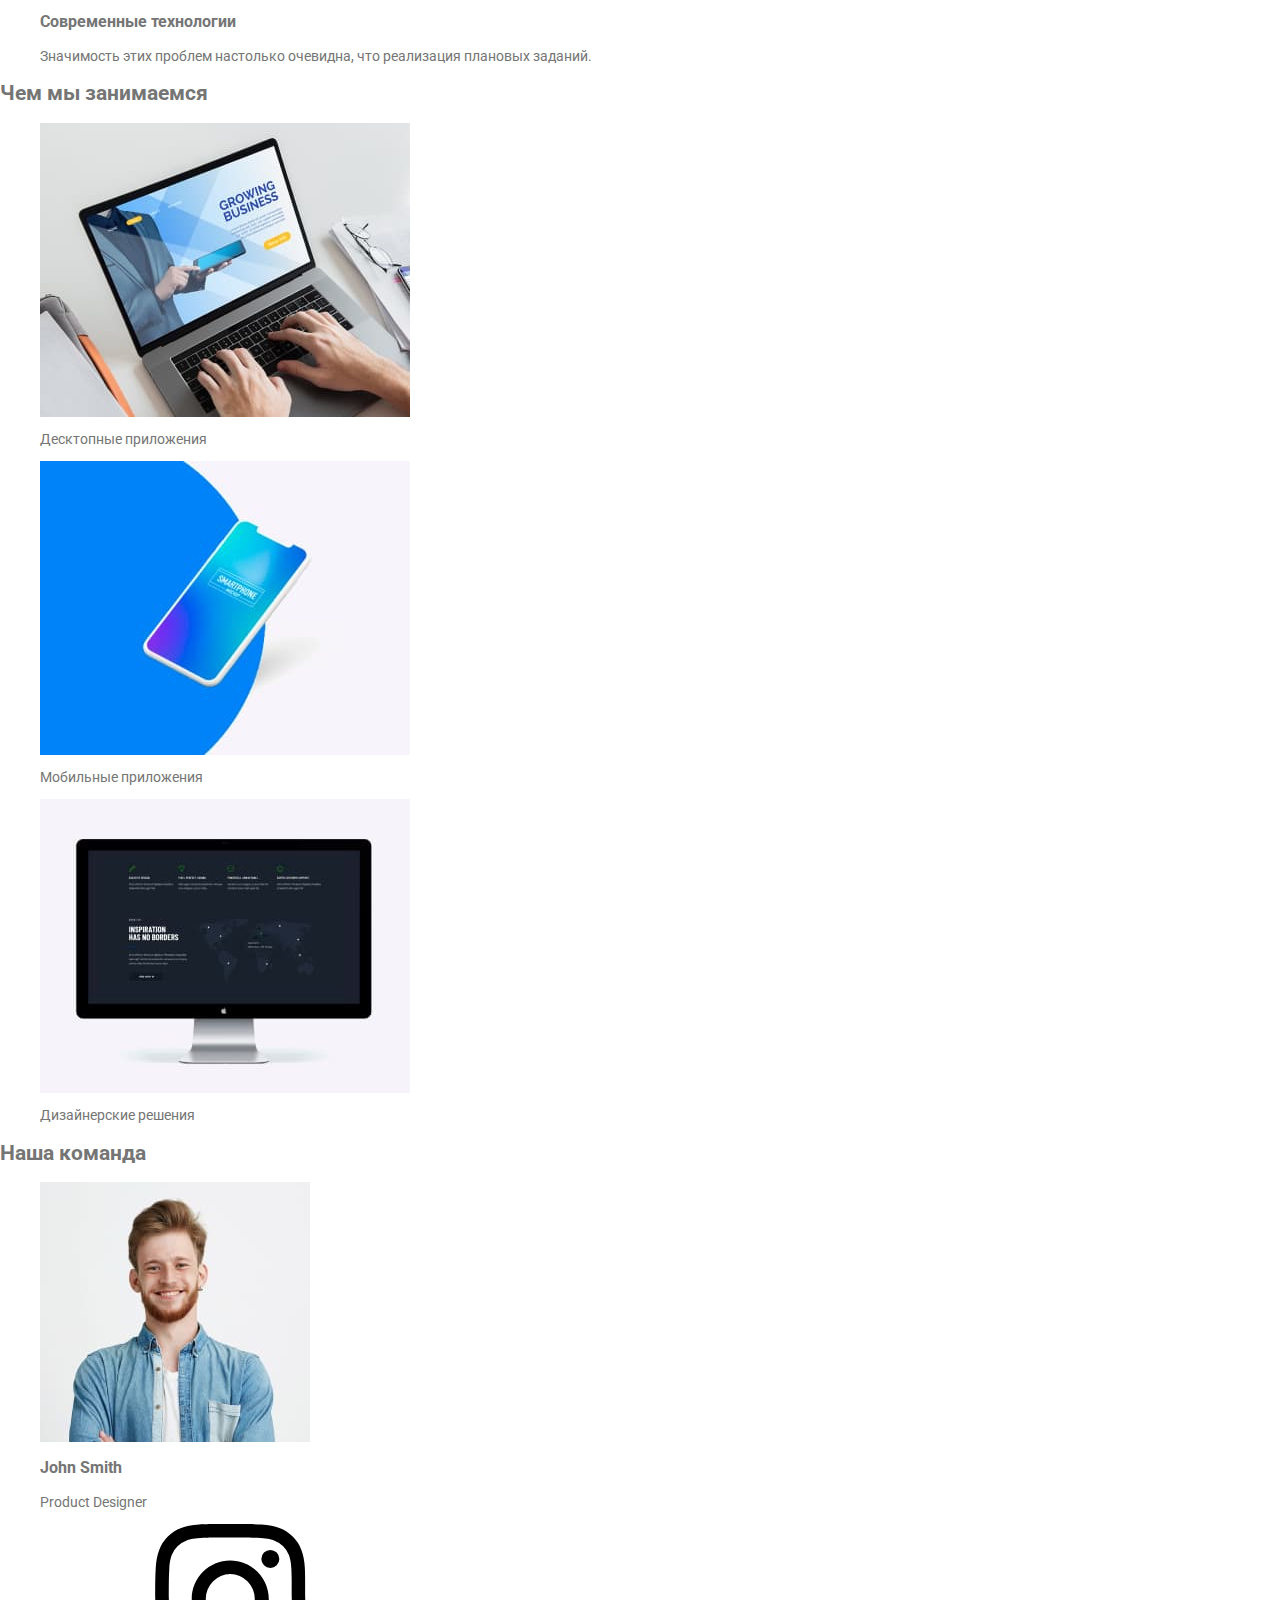
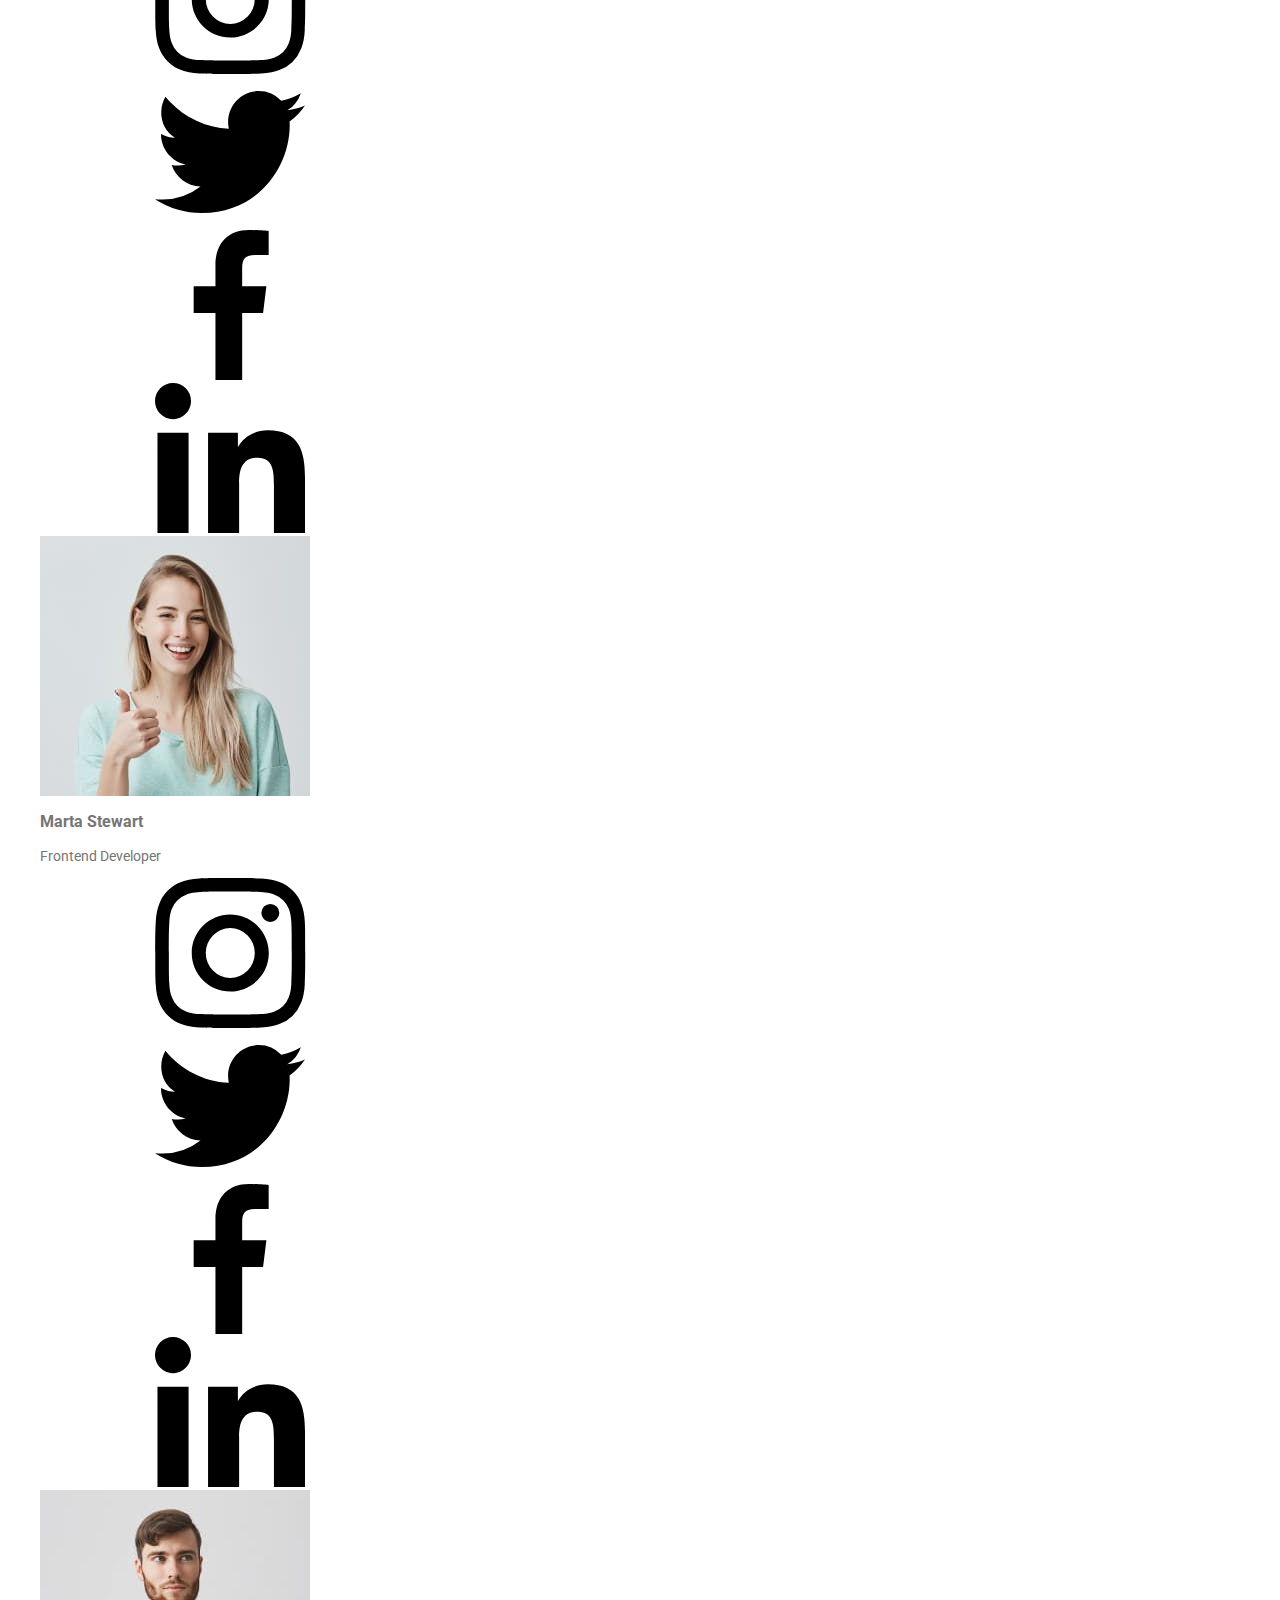
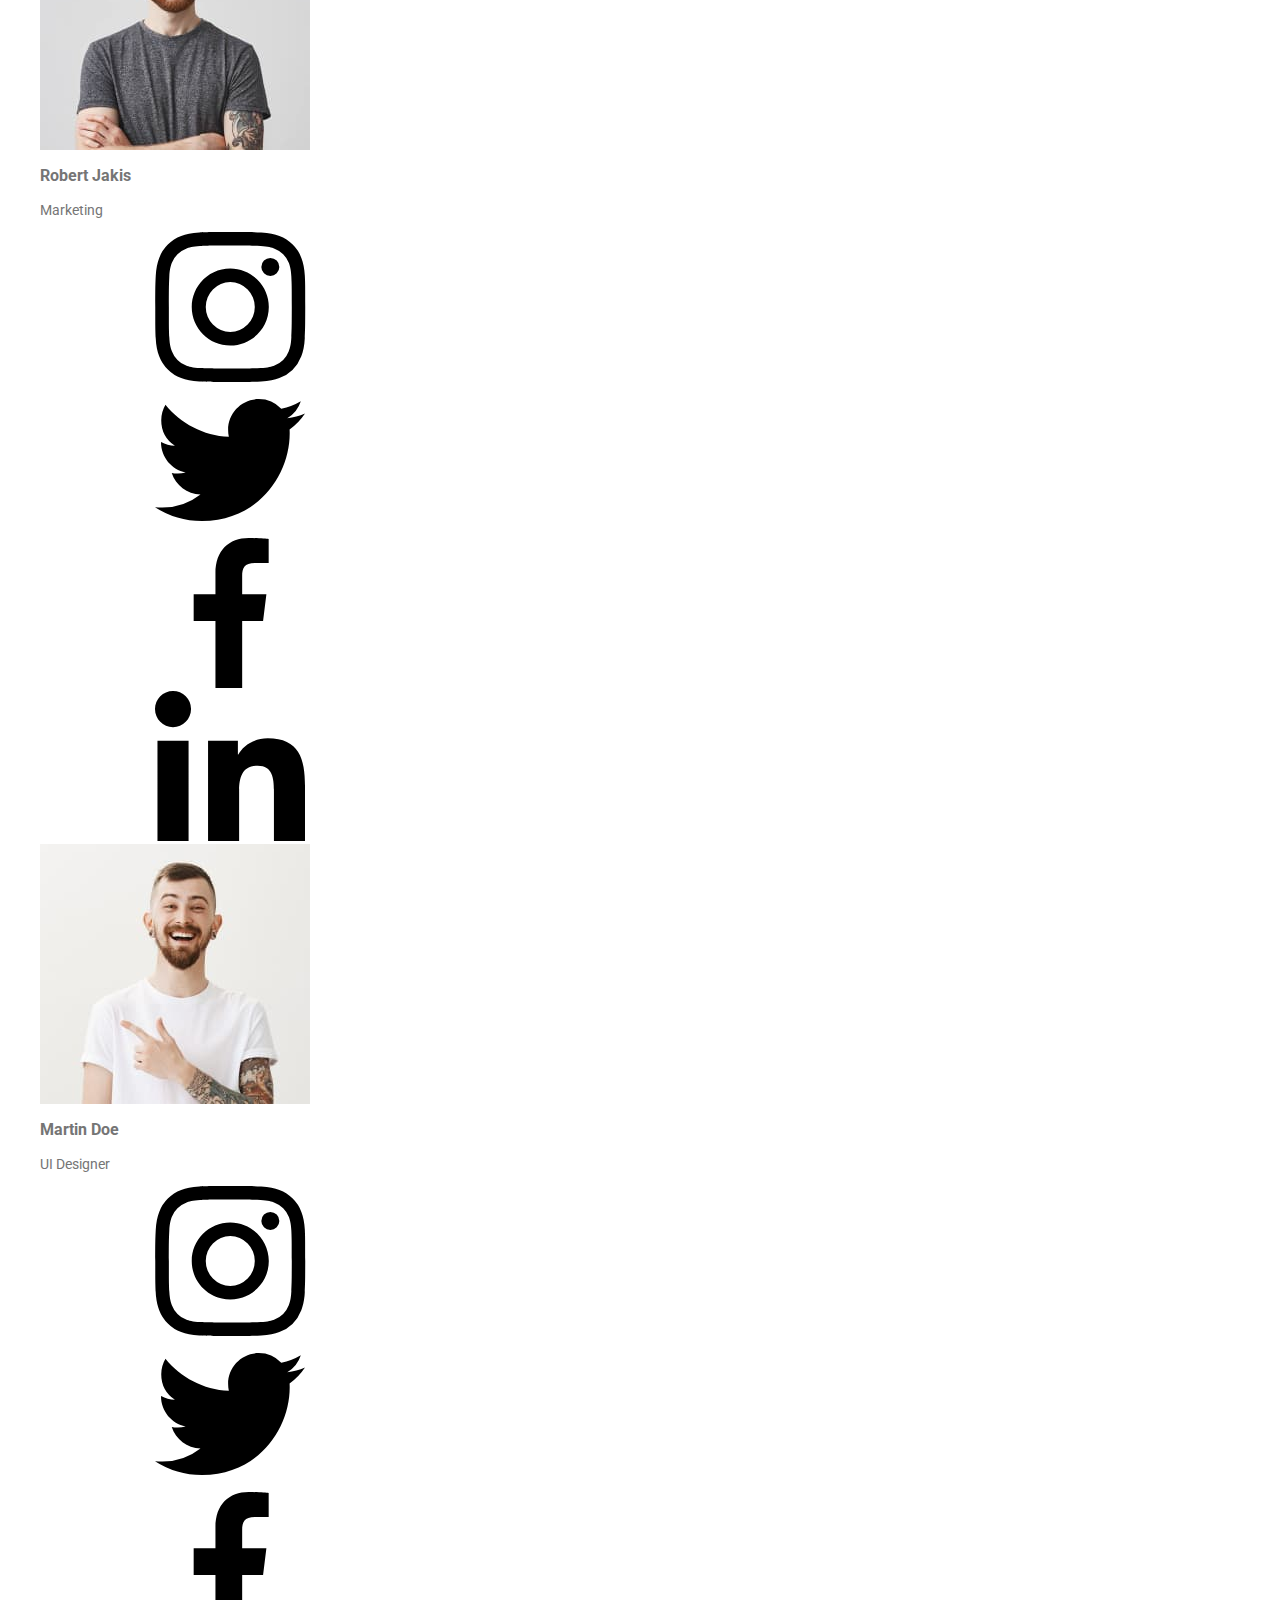
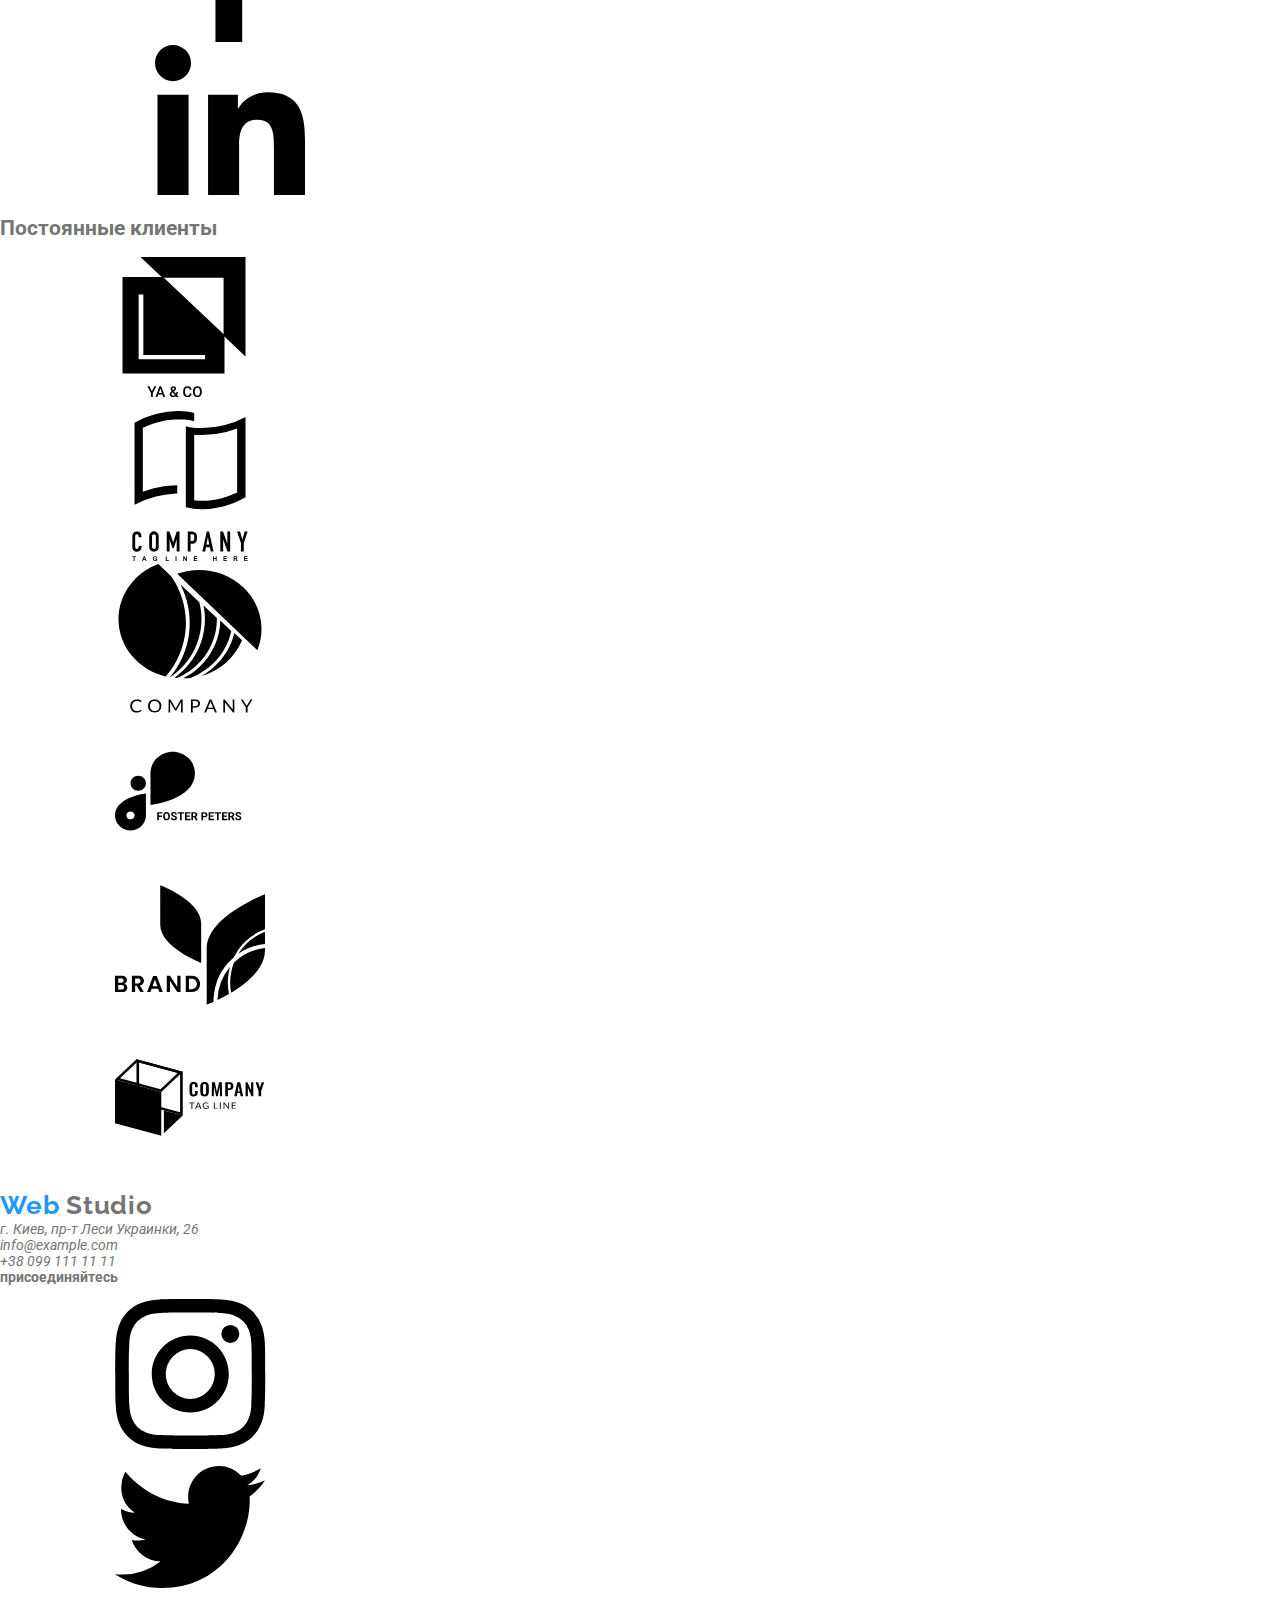
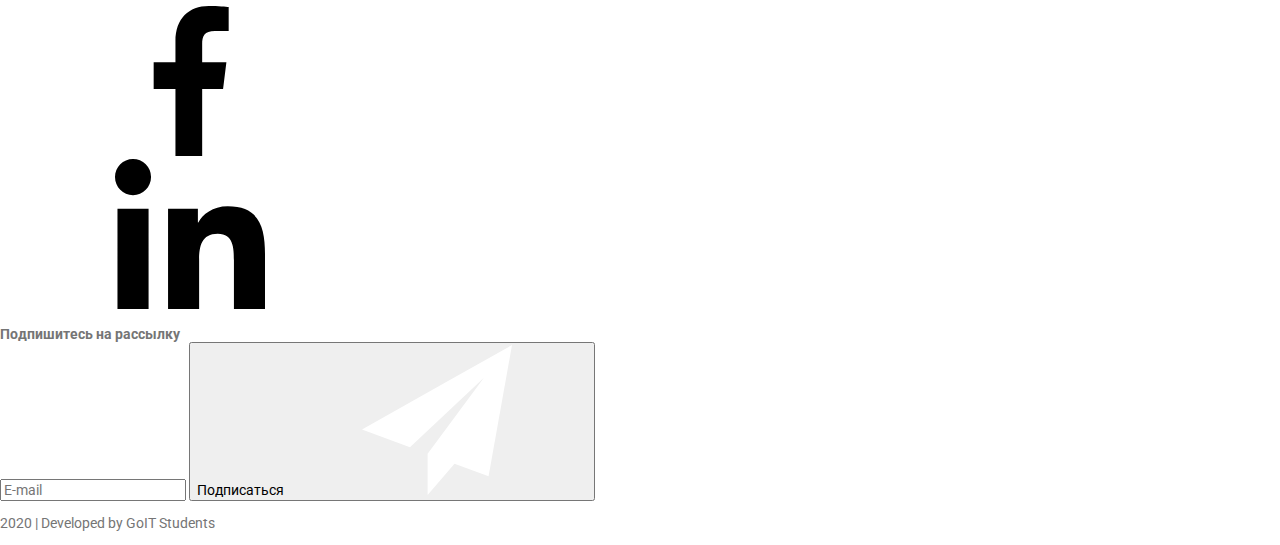
==== commit e351f047: "перенос в sass header'a" ====
--- a/index.html
+++ b/index.html
@@ -13,20 +13,21 @@
       href="https://fonts.googleapis.com/css2?family=Raleway:wght@700&family=Roboto:wght@400;500;700;900&display=swap"
       rel="stylesheet"
     />
-    <link rel="stylesheet" href="./css/common.css" />
-    <link rel="stylesheet" href="./css/main.css" />
+    <link rel="stylesheet" href="./css/main.min.css" />
+    <!-- <link rel="stylesheet" href="./css/common.css" />
+    <link rel="stylesheet" href="./css/main.css" /> -->
   </head>
   <body>
     <!-- шапка -->
 
     <header>
-      <div class="page-header container">
+      <div class="page-header">
         <div class="logo">
           <a href="./index.html"><span class="logo-left">Web</span> Studio</a>
         </div>
         <nav class="nav">
           <ul class="site-nav">
-            <li><a href="./index.html" class="link current">Студия</a></li>
+            <li><a href="./index.html" class="link current-page">Студия</a></li>
             <li><a href="./portfolio.html" class="link">Портфолио</a></li>
             <li><a href="" class="link">Контакты</a></li>
           </ul>
@@ -34,16 +35,16 @@
 
         <ul class="contacts">
           <li>
-            <a href="mailto:info@devstudio.com" class="mail-tel link">
-              <svg class="icon-contacts icon-mail">
+            <a href="mailto:info@devstudio.com" class="mail-tel">
+              <svg class="icon-contacts" width="16px" height="11.2px">
                 <use href="./images/sprite.svg#icon-header-mail"></use>
               </svg>
               info@devstudio.com
             </a>
           </li>
           <li>
-            <a href="tel:+380961111111" class="mail-tel link">
-              <svg class="icon-contacts icon-phone">
+            <a href="tel:+380961111111" class="mail-tel">
+              <svg class="icon-contacts" width="10px" height="14.94px">
                 <use href="./images/sprite.svg#icon-header-phone"></use>
               </svg>
               +38 096 111 11 11
--- a/css/main.min.css
+++ b/css/main.min.css
@@ -0,0 +1,2 @@
+html{-webkit-box-sizing:border-box;box-sizing:border-box}*,*::before,*::after{-webkit-box-sizing:inherit;box-sizing:inherit}body{font-family:Roboto, sans-serif;font-size:14px;color:#757575;background-color:#fff}a{color:inherit;text-decoration:none}li{list-style:none}img{display:block;max-width:100%;height:auto}.page-header{margin-left:auto;margin-right:auto;padding-left:15px;padding-right:15px;width:1200px}.site-nav .link:hover,.contacts .mail-tel:hover,.site-nav .link:focus,.contacts .mail-tel:focus{color:#2196f3;cursor:pointer}.logo{font-family:Raleway, sans-serif;font-weight:700;font-size:26px;line-height:1.19;letter-spacing:0.03em;cursor:pointer}.logo-left{color:#2196f3}.page-header{display:-webkit-box;display:-ms-flexbox;display:flex;-webkit-box-align:center;-ms-flex-align:center;align-items:center;min-height:80px;color:#212121}.page-header .logo{margin-right:85px}.site-nav,.contacts{display:-webkit-box;display:-ms-flexbox;display:flex;margin-top:0;margin-bottom:0;padding-left:0}.site-nav li:not(:last-child){margin-right:50px}.site-nav .link{display:inline-block;padding-top:32px;padding-bottom:32px;font-weight:500;line-height:1.14;letter-spacing:0.02em;color:#212121;-webkit-transition:color 250ms cubic-bezier(0.4, 0, 0.2, 1);transition:color 250ms cubic-bezier(0.4, 0, 0.2, 1)}.current-page{position:relative;color:#2196f3}.current-page::after{position:absolute;bottom:0;left:0;content:"";display:block;width:100%;height:4px;border-radius:2px;background-color:#2196f3}.contacts{margin-left:auto}.contacts li:not(:last-child){margin-right:30px}.contacts .mail-tel{display:-webkit-box;display:-ms-flexbox;display:flex;-webkit-box-align:center;-ms-flex-align:center;align-items:center;color:#757575;-webkit-transition:color 250ms cubic-bezier(0.4, 0, 0.2, 1);transition:color 250ms cubic-bezier(0.4, 0, 0.2, 1)}.icon-contacts{margin-right:10px;fill:currentColor}.hero{padding-top:200px;padding-bottom:200px;margin-left:auto;margin-right:auto;max-width:1600px;height:600px;text-align:center;color:#ffffff;background-image:-webkit-gradient(linear, left top, left bottom, from(rgba(47,48,58,0.8)), to(rgba(47,48,58,0.8))),url(../images/index-hero-01.jpg);background-image:linear-gradient(rgba(47,48,58,0.8), rgba(47,48,58,0.8)),url(../images/index-hero-01.jpg);background-repeat:no-repeat;background-position:center}.hero h1{margin-top:0;margin-bottom:46px;font-weight:900;font-size:44px;line-height:1.36;letter-spacing:0.06em;text-transform:uppercase}.hero .button-order{-webkit-box-sizing:border-box;box-sizing:border-box;padding-top:10px;padding-bottom:10px;padding-left:32px;padding-right:32px;border:0;border-radius:4px;font-weight:700;font-size:16px;line-height:1.87;letter-spacing:0.06em;color:#ffffff;background-color:#2196f3;cursor:pointer}.backdrop{position:fixed;top:0;left:0;width:100%;height:100%;background-color:rgba(0,0,0,0.2);-webkit-transition:opacity 250ms cubic-bezier(0.4, 0, 0.2, 1),visibility 250ms cubic-bezier(0.4, 0, 0.2, 1);transition:opacity 250ms cubic-bezier(0.4, 0, 0.2, 1),visibility 250ms cubic-bezier(0.4, 0, 0.2, 1)}.is-hidden{visibility:hidden;opacity:0;pointer-events:none}.order{position:absolute;top:50%;left:50%;-webkit-transform:translate(-50%, -50%);transform:translate(-50%, -50%);padding:40px;min-width:528px;min-height:581px;background-color:#ffffff;-webkit-box-shadow:0px 2px 1px rgba(0,0,0,0.2),0px 1px 1px rgba(0,0,0,0.14),0px 1px 3px rgba(0,0,0,0.12);box-shadow:0px 2px 1px rgba(0,0,0,0.2),0px 1px 1px rgba(0,0,0,0.14),0px 1px 3px rgba(0,0,0,0.12);border-radius:4px}.order-title{margin:0 0 30px 0;padding:0;font-family:Roboto;font-style:normal;font-weight:bold;font-size:20px;line-height:1.15;text-align:center;letter-spacing:0.03em;color:var(--main-title-color)}.order-name,.order-tel,.order-email,.order-comment,.order-agree{position:relative;display:block;font-family:Roboto;font-style:normal;font-weight:normal;font-size:14px;color:var(--primary-text-color)}.agree>a{color:var(--main-accent-color);text-decoration:underline}.order-name,.order-tel,.order-email,.order-comment{line-height:1.14;letter-spacing:0.01em}.order-agree{line-height:1.71;letter-spacing:0.03em;text-align:center}.order-name,.order-tel,.order-email{margin-bottom:28px}.order-comment{margin-bottom:20px}.order-agree{margin-bottom:30px}.order-name>input,.order-tel>input,.order-email>input,.order-comment>textarea{display:block;width:100%;padding-top:12px;padding-bottom:12px;border:1px solid rgba(33,33,33,0.2);border-radius:4px;font-family:Roboto;font-style:normal;font-weight:normal;font-size:14px;line-height:1.14;letter-spacing:0.01em;color:var(--primary-text-color)}.order-name>input,.order-tel>input,.order-email>input{padding-left:42px;padding-right:18px;height:40px}.order-comment>textarea{resize:none;padding-left:16px;padding-right:16px;height:120px}.order-name .name,.order-tel .tel,.order-email .email{position:absolute;top:50%;left:42px;-webkit-transform:translateY(-50%);transform:translateY(-50%);-webkit-transition:top 250ms cubic-bezier(0.4, 0, 0.2, 1),left 250ms cubic-bezier(0.4, 0, 0.2, 1);transition:top 250ms cubic-bezier(0.4, 0, 0.2, 1),left 250ms cubic-bezier(0.4, 0, 0.2, 1)}.order-comment .comment{position:absolute;top:12px;left:16px;-webkit-transition:top 250ms cubic-bezier(0.4, 0, 0.2, 1);transition:top 250ms cubic-bezier(0.4, 0, 0.2, 1)}.form-input:not(:placeholder-shown)+.name,.form-input:not(:placeholder-shown)+.tel,.form-input:not(:placeholder-shown)+.email,.form-input:not(:placeholder-shown)+.comment{top:-10px;left:16px;color:var(--main-accent-color)}.form-icon{position:absolute;top:50%;left:16px;-webkit-transform:translateY(-50%);transform:translateY(-50%);width:18px;height:18px;fill:var(--main-title-color);-webkit-transition:fill 250ms cubic-bezier(0.4, 0, 0.2, 1);transition:fill 250ms cubic-bezier(0.4, 0, 0.2, 1)}.form-input:not(:placeholder-shown) ~ .form-icon{fill:var(--main-accent-color)}.checkbox{position:absolute;width:1px;height:1px;margin:-1px;padding:0;border:0;clip:rect(0 0 0 0);overflow:hidden}.agree{padding-left:30px}.icon-checkbox,.icon-noncheckbox{position:absolute;top:50%;-webkit-transform:translateY(-50%);transform:translateY(-50%);left:15px;width:15px;height:15px;-webkit-transition:opacity 250ms cubic-bezier(0.4, 0, 0.2, 1);transition:opacity 250ms cubic-bezier(0.4, 0, 0.2, 1)}.icon-checkbox{opacity:0}.checkbox:checked ~ .icon-checkbox{opacity:1}.checkbox:checked ~ .icon-noncheckbox{opacity:0}.button-send{display:block;margin-left:auto;margin-right:auto;padding-top:10px;padding-bottom:10px;padding-left:55px;padding-right:55px;font-family:Roboto;font-style:normal;font-weight:bold;font-size:16px;line-height:1.87;letter-spacing:0.06em;color:var(--main-background-color);border:0;background:var(--main-accent-color);-webkit-box-shadow:0px 4px 4px rgba(0,0,0,0.15);box-shadow:0px 4px 4px rgba(0,0,0,0.15);border-radius:4px;cursor:pointer}.button-close{position:absolute;top:-9px;right:-9px;width:30px;width:30px;height:30px;border:0;border-radius:50%;background:#ffffff;-webkit-box-shadow:0px 2px 1px rgba(0,0,0,0.2),0px 1px 1px rgba(0,0,0,0.14),0px 1px 3px rgba(0,0,0,0.12);box-shadow:0px 2px 1px rgba(0,0,0,0.2),0px 1px 1px rgba(0,0,0,0.14),0px 1px 3px rgba(0,0,0,0.12);cursor:pointer}.form-close{position:absolute;top:50%;left:50%;-webkit-transform:translate(-50%, -50%);transform:translate(-50%, -50%);width:11px;height:11px}
+/*# sourceMappingURL=main.min.css.map */--- a/css/main.css
+++ b/css/main.css
@@ -1,24 +1,146 @@
-/* общее */
-/* цвет текста в заголовках */
-.section .title {
-  color: var(--main-title-color);
-}
-
-/* цвет сопровождающего текста */
-.section .text {
-  color: var(--primary-text-color);
-}
-
-/* нижний отступ между сециями */
-.section {
-  padding-top: 94px;
-  padding-bottom: 94px;
-}
-
-/* секция "герой" */
-/* задаем размеры секции и отступы + центририуем секцию */
-/* добавляем изображение */
-/* цвет текста в герое + центровка текста */
+html {
+  -webkit-box-sizing: border-box;
+          box-sizing: border-box;
+}
+
+*,
+*::before,
+*::after {
+  -webkit-box-sizing: inherit;
+          box-sizing: inherit;
+}
+
+body {
+  font-family: Roboto, sans-serif;
+  font-size: 14px;
+  color: #757575;
+  background-color: #ffffff;
+}
+
+a {
+  color: inherit;
+  text-decoration: none;
+}
+
+li {
+  list-style: none;
+}
+
+img {
+  display: block;
+  max-width: 100%;
+  height: auto;
+}
+
+.page-header {
+  margin-left: auto;
+  margin-right: auto;
+  padding-left: 15px;
+  padding-right: 15px;
+  width: 1200px;
+}
+
+.site-nav .link:hover, .contacts .mail-tel:hover, .site-nav .link:focus, .contacts .mail-tel:focus {
+  color: #2196f3;
+  cursor: pointer;
+}
+
+.logo {
+  font-family: Raleway, sans-serif;
+  font-weight: 700;
+  font-size: 26px;
+  line-height: 1.19;
+  letter-spacing: 0.03em;
+  cursor: pointer;
+}
+
+.logo-left {
+  color: #2196f3;
+}
+
+.page-header {
+  display: -webkit-box;
+  display: -ms-flexbox;
+  display: flex;
+  -webkit-box-align: center;
+      -ms-flex-align: center;
+          align-items: center;
+  min-height: 80px;
+  color: #212121;
+}
+
+.page-header .logo {
+  margin-right: 85px;
+}
+
+.site-nav,
+.contacts {
+  display: -webkit-box;
+  display: -ms-flexbox;
+  display: flex;
+  margin-top: 0;
+  margin-bottom: 0;
+  padding-left: 0;
+}
+
+.site-nav li:not(:last-child) {
+  margin-right: 50px;
+}
+
+.site-nav .link {
+  display: inline-block;
+  padding-top: 32px;
+  padding-bottom: 32px;
+  font-weight: 500;
+  line-height: 1.14;
+  letter-spacing: 0.02em;
+  color: #212121;
+  -webkit-transition: color 250ms cubic-bezier(0.4, 0, 0.2, 1);
+  transition: color 250ms cubic-bezier(0.4, 0, 0.2, 1);
+}
+
+.current-page {
+  position: relative;
+  color: #2196f3;
+}
+
+.current-page::after {
+  position: absolute;
+  bottom: 0;
+  left: 0;
+  content: "";
+  display: block;
+  width: 100%;
+  height: 4px;
+  border-radius: 2px;
+  background-color: #2196f3;
+}
+
+.contacts {
+  margin-left: auto;
+}
+
+.contacts li:not(:last-child) {
+  margin-right: 30px;
+}
+
+.contacts .mail-tel {
+  display: -webkit-box;
+  display: -ms-flexbox;
+  display: flex;
+  -webkit-box-align: center;
+      -ms-flex-align: center;
+          align-items: center;
+  color: #757575;
+  -webkit-transition: color 250ms cubic-bezier(0.4, 0, 0.2, 1);
+  transition: color 250ms cubic-bezier(0.4, 0, 0.2, 1);
+}
+
+.icon-contacts {
+  margin-right: 10px;
+  fill: currentColor;
+}
+
 .hero {
   padding-top: 200px;
   padding-bottom: 200px;
@@ -26,25 +148,17 @@
   margin-right: auto;
   max-width: 1600px;
   height: 600px;
-
   text-align: center;
-
   color: #ffffff;
-  background-image: linear-gradient(
-      rgba(47, 48, 58, 0.8),
-      rgba(47, 48, 58, 0.8)
-    ),
-    url(../images/index-hero-01.jpg);
+  background-image: -webkit-gradient(linear, left top, left bottom, from(rgba(47, 48, 58, 0.8)), to(rgba(47, 48, 58, 0.8))), url(../images/index-hero-01.jpg);
+  background-image: linear-gradient(rgba(47, 48, 58, 0.8), rgba(47, 48, 58, 0.8)), url(../images/index-hero-01.jpg);
   background-repeat: no-repeat;
   background-position: center;
-  /* background: rgba(47, 48, 58, 0.8); */
-}
-
-/* убираем отступы в заголовке + задаем шрифт */
-.hero > h1 {
+}
+
+.hero h1 {
   margin-top: 0;
   margin-bottom: 46px;
-
   font-weight: 900;
   font-size: 44px;
   line-height: 1.36;
@@ -52,27 +166,24 @@
   text-transform: uppercase;
 }
 
-/* задаем шрифт кнопке */
 .hero .button-order {
-  box-sizing: border-box;
+  -webkit-box-sizing: border-box;
+          box-sizing: border-box;
   padding-top: 10px;
   padding-bottom: 10px;
   padding-left: 32px;
   padding-right: 32px;
   border: 0;
   border-radius: 4px;
-
   font-weight: 700;
   font-size: 16px;
   line-height: 1.87;
   letter-spacing: 0.06em;
-
   color: #ffffff;
-  background-color: var(--main-accent-color);
+  background-color: #2196f3;
   cursor: pointer;
 }
 
-/* оформляем backdrop */
 .backdrop {
   position: fixed;
   top: 0;
@@ -80,8 +191,8 @@
   width: 100%;
   height: 100%;
   background-color: rgba(0, 0, 0, 0.2);
-  transition: opacity 250ms cubic-bezier(0.4, 0, 0.2, 1),
-    visibility 250ms cubic-bezier(0.4, 0, 0.2, 1);
+  -webkit-transition: opacity 250ms cubic-bezier(0.4, 0, 0.2, 1), visibility 250ms cubic-bezier(0.4, 0, 0.2, 1);
+  transition: opacity 250ms cubic-bezier(0.4, 0, 0.2, 1), visibility 250ms cubic-bezier(0.4, 0, 0.2, 1);
 }
 
 .is-hidden {
@@ -90,30 +201,25 @@
   pointer-events: none;
 }
 
-/* оформляем форму заказа услуги */
 .order {
   position: absolute;
   top: 50%;
   left: 50%;
-  transform: translate(-50%, -50%);
-
+  -webkit-transform: translate(-50%, -50%);
+          transform: translate(-50%, -50%);
   padding: 40px;
   min-width: 528px;
   min-height: 581px;
-
-  background-color: #fff;
-  box-shadow: 0px 2px 1px rgba(0, 0, 0, 0.2), 0px 1px 1px rgba(0, 0, 0, 0.14),
-    0px 1px 3px rgba(0, 0, 0, 0.12);
+  background-color: #ffffff;
+  -webkit-box-shadow: 0px 2px 1px rgba(0, 0, 0, 0.2), 0px 1px 1px rgba(0, 0, 0, 0.14), 0px 1px 3px rgba(0, 0, 0, 0.12);
+          box-shadow: 0px 2px 1px rgba(0, 0, 0, 0.2), 0px 1px 1px rgba(0, 0, 0, 0.14), 0px 1px 3px rgba(0, 0, 0, 0.12);
   border-radius: 4px;
 }
 
-/* форма заказа услуги */
-/* заголовок формы */
 .order-title {
   margin: 0 0 30px 0;
   /* margin-bottom: 30px; */
   padding: 0;
-
   font-family: Roboto;
   font-style: normal;
   font-weight: bold;
@@ -121,7 +227,6 @@
   line-height: 1.15;
   text-align: center;
   letter-spacing: 0.03em;
-
   color: var(--main-title-color);
 }
 
@@ -132,15 +237,14 @@
 .order-agree {
   position: relative;
   /* outline: 1px solid tomato; */
-
   display: block;
   font-family: Roboto;
   font-style: normal;
   font-weight: normal;
   font-size: 14px;
-
   color: var(--primary-text-color);
 }
+
 .agree > a {
   color: var(--main-accent-color);
   text-decoration: underline;
@@ -182,17 +286,14 @@
   width: 100%;
   padding-top: 12px;
   padding-bottom: 12px;
-
   border: 1px solid rgba(33, 33, 33, 0.2);
   border-radius: 4px;
-
   font-family: Roboto;
   font-style: normal;
   font-weight: normal;
   font-size: 14px;
   line-height: 1.14;
   letter-spacing: 0.01em;
-
   color: var(--primary-text-color);
 }
 
@@ -208,7 +309,6 @@
   resize: none;
   padding-left: 16px;
   padding-right: 16px;
-
   height: 120px;
 }
 
@@ -218,16 +318,17 @@
   position: absolute;
   top: 50%;
   left: 42px;
-
-  transform: translateY(-50%);
-  transition: top 250ms cubic-bezier(0.4, 0, 0.2, 1),
-    left 250ms cubic-bezier(0.4, 0, 0.2, 1);
+  -webkit-transform: translateY(-50%);
+          transform: translateY(-50%);
+  -webkit-transition: top 250ms cubic-bezier(0.4, 0, 0.2, 1), left 250ms cubic-bezier(0.4, 0, 0.2, 1);
+  transition: top 250ms cubic-bezier(0.4, 0, 0.2, 1), left 250ms cubic-bezier(0.4, 0, 0.2, 1);
 }
 
 .order-comment .comment {
   position: absolute;
   top: 12px;
   left: 16px;
+  -webkit-transition: top 250ms cubic-bezier(0.4, 0, 0.2, 1);
   transition: top 250ms cubic-bezier(0.4, 0, 0.2, 1);
 }
 
@@ -244,10 +345,12 @@
   position: absolute;
   top: 50%;
   left: 16px;
-  transform: translateY(-50%);
+  -webkit-transform: translateY(-50%);
+          transform: translateY(-50%);
   width: 18px;
   height: 18px;
   fill: var(--main-title-color);
+  -webkit-transition: fill 250ms cubic-bezier(0.4, 0, 0.2, 1);
   transition: fill 250ms cubic-bezier(0.4, 0, 0.2, 1);
 }
 
@@ -266,6 +369,7 @@
   clip: rect(0 0 0 0);
   overflow: hidden;
 }
+
 .agree {
   padding-left: 30px;
 }
@@ -274,10 +378,12 @@
 .icon-noncheckbox {
   position: absolute;
   top: 50%;
-  transform: translateY(-50%);
+  -webkit-transform: translateY(-50%);
+          transform: translateY(-50%);
   left: 15px;
   width: 15px;
   height: 15px;
+  -webkit-transition: opacity 250ms cubic-bezier(0.4, 0, 0.2, 1);
   transition: opacity 250ms cubic-bezier(0.4, 0, 0.2, 1);
 }
 
@@ -288,6 +394,7 @@
 .checkbox:checked ~ .icon-checkbox {
   opacity: 1;
 }
+
 .checkbox:checked ~ .icon-noncheckbox {
   opacity: 0;
 }
@@ -300,7 +407,6 @@
   padding-bottom: 10px;
   padding-left: 55px;
   padding-right: 55px;
-
   font-family: Roboto;
   font-style: normal;
   font-weight: bold;
@@ -308,10 +414,10 @@
   line-height: 1.87;
   letter-spacing: 0.06em;
   color: var(--main-background-color);
-
   border: 0;
   background: var(--main-accent-color);
-  box-shadow: 0px 4px 4px rgba(0, 0, 0, 0.15);
+  -webkit-box-shadow: 0px 4px 4px rgba(0, 0, 0, 0.15);
+          box-shadow: 0px 4px 4px rgba(0, 0, 0, 0.15);
   border-radius: 4px;
   cursor: pointer;
 }
@@ -326,8 +432,8 @@
   border: 0;
   border-radius: 50%;
   background: #ffffff;
-  box-shadow: 0px 2px 1px rgba(0, 0, 0, 0.2), 0px 1px 1px rgba(0, 0, 0, 0.14),
-    0px 1px 3px rgba(0, 0, 0, 0.12);
+  -webkit-box-shadow: 0px 2px 1px rgba(0, 0, 0, 0.2), 0px 1px 1px rgba(0, 0, 0, 0.14), 0px 1px 3px rgba(0, 0, 0, 0.12);
+          box-shadow: 0px 2px 1px rgba(0, 0, 0, 0.2), 0px 1px 1px rgba(0, 0, 0, 0.14), 0px 1px 3px rgba(0, 0, 0, 0.12);
   cursor: pointer;
 }
 
@@ -335,552 +441,9 @@
   position: absolute;
   top: 50%;
   left: 50%;
-  transform: translate(-50%, -50%);
+  -webkit-transform: translate(-50%, -50%);
+          transform: translate(-50%, -50%);
   width: 11px;
   height: 11px;
 }
-
-/* секция "особенность" */
-/* добавляем флекс списку */
-/* убираем верхний, нижний и левый отступ у списка */
-.features ul {
-  display: flex;
-
-  margin-top: 0;
-  margin-bottom: 0;
-  padding-left: 0;
-}
-
-/* задаем ширину элементам списка */
-/* 4 элемента с зазорами 30px */
-.features .item {
-  width: calc((100%-90px) / 4);
-}
-
-/* задаем отступы между элементами списка */
-.features .item:not(:last-child) {
-  margin-right: 30px;
-}
-
-/* задаем блочность изображению с размерами */
-/* задаем отступы под изображением в карточке */
-/* задаем радиус рамке */
-/* задаем задний фон */
-.features .icon-box {
-  display: block;
-  width: 270px;
-  height: 120px;
-  margin-bottom: 30px;
-  padding-top: 25px;
-  padding-bottom: 25px;
-  padding-left: 100px;
-  padding-right: 100px;
-  border-radius: 4px;
-
-  background: var(--secondary-background-color);
-}
-
-.features .icon {
-  width: 70px;
-  height: 70px;
-}
-
-/* обнуляем верхний и нижний отсутп заголовка и текста в карточке */
-.features h3,
-.features p {
-  margin-top: 0;
-  margin-bottom: 0;
-}
-
-/* добавляем нижний отступ заголовка в карточке */
-.features h3 {
-  margin-bottom: 10px;
-}
-
-/* задаем шрифт заголовкам в карточках разделов "особенностей" и "наша команда" */
-.features .title,
-.work .title-name {
-  font-size: 14px;
-  line-height: 1.14;
-  letter-spacing: 0.03em;
-  text-transform: uppercase;
-}
-
-/* задаем шрифт сопросовждающему тексту в карточке */
-.features .text {
-  line-height: 1.71;
-  letter-spacing: 0.03em;
-}
-
-/* секция "чем мы занимаемся" */
-/* задаем шрифт заголовков в разделах "Чем мы занимаемся", "Наша команда", "Постоянные клиенты" */
-.section.work .title,
-.section.team .title,
-.section.clients .title {
-  font-size: 36px;
-  line-height: 1.17;
-  text-align: center;
-  letter-spacing: 0.03em;
-}
-
-/* обнуляем верхние и нижние отступы в заголовках.ю сопровождающем тексте и списке */
-.work h2,
-.work p,
-.work ul {
-  margin-top: 0;
-  margin-bottom: 0;
-}
-
-/* задаем нижний отступ от общего заголовка */
-.work h2 {
-  margin-bottom: 50px;
-}
-
-/* Задаем флекс списку */
-/* обнуляем левый отступ списка */
-.work ul {
-  display: flex;
-  padding-left: 0;
-}
-
-/* задаем ширину карточек в списке */
-/* 3 карточки с зазоами по 30 px */
-.work li {
-  width: calc((100%-60px) / 3);
-}
-
-/* задаем зазоры между карточками в списке */
-.work li:not(:last-child) {
-  margin-right: 30px;
-}
-
-/* обнуляем нижний отступ от изображения в карточке списка */
-.work img {
-  margin-bottom: 0;
-}
-
-.work-card {
-  position: relative;
-}
-.work-card .text {
-  position: absolute;
-  bottom: 0;
-  left: 0;
-  padding-top: 27px;
-  padding-bottom: 27px;
-
-  width: 100%;
-  min-height: 70px;
-
-  text-align: center;
-}
-
-/* задаем шрифт сопровождающему тексту в карточке списка */
-/* задаем цвет шрифта сопровождающему тексту в карточке списка */
-.section.work .text {
-  font-weight: 700;
-  line-height: 1.14;
-  letter-spacing: 0.03em;
-  text-transform: uppercase;
-  text-align: center;
-  background: rgba(47, 48, 58, 0.8);
-  color: #ffffff;
-}
-
-/* секция "наша команда */
-/* задаем задний фон секции */
-.section.team {
-  background-color: var(--secondary-background-color);
-}
-
-/* обнуляем верхний и нижний отступ с заголовков, абзацев и списков */
-.team h2,
-.team h3,
-.team p,
-.team ul {
-  margin-top: 0;
-  margin-bottom: 0;
-}
-
-/* задаем нижний отступ от общего заголовка */
-.team h2 {
-  margin-bottom: 50px;
-}
-
-/* обнуляем левый отступ у списков */
-.team ul {
-  padding-left: 0;
-}
-
-/* центрируем текст заголовков и абзацев */
-.team h2,
-.team h3,
-.team p {
-  text-align: center;
-}
-
-/* задаем флекс списку команды */
-.team .list {
-  display: flex;
-}
-
-/* задаем ширину каждой карточке члена команды */
-/* 4 карточки с тремя зазорами по 30px */
-/* задаем тень карточке */
-.team-card {
-  width: calc((100%-90px) / 4);
-  border-radius: 4px;
-  overflow: hidden;
-  box-shadow: 0px 2px 1px rgba(0, 0, 0, 0.2), 0px 1px 1px rgba(0, 0, 0, 0.14),
-    0px 1px 3px rgba(0, 0, 0, 0.12);
-  background-color: #ffffff;
-}
-
-/* выставляем зазоры между карточками членов команды */
-.team-card:not(:last-child) {
-  margin-right: 30px;
-}
-
-/* задаем нижний отступ от фотографии в карточке члена команды */
-.team img {
-  margin-bottom: 30px;
-}
-
-/* задаем нижний отступ от имени члена команды в карточке */
-/* задаем шрифт имени члена команды в карточке */
-/* задаем цвет шрифта имени члена команды в карточке */
-.team .title-name {
-  margin-bottom: 10px;
-
-  font-weight: 500;
-  font-size: 16px;
-  line-height: 1.19;
-  letter-spacing: 0.03em;
-
-  color: var(--main-title-color);
-}
-
-/* задаем нижний отступ от профессии в карточке члена команды */
-/* задаем шрифт тексту профессии в карточке члена команды */
-.team .text {
-  margin-bottom: 16px;
-
-  font-size: 16px;
-  line-height: 1.19;
-  letter-spacing: 0.03em;
-}
-
-/* задаем флекс списку соцсетей в карточке члена команды */
-/* центруем контент к списку соцсетей в карточке члена команды */
-.team .social-links {
-  display: flex;
-  justify-content: center;
-}
-
-/* задаем зазор между соцсетями в карточке члена команды */
-.social-links > li:not(:last-child) {
-  margin-right: 10px;
-}
-
-.social-links > li {
-  padding-bottom: 24px;
-}
-
-.team .link {
-  display: flex;
-  align-items: center;
-  justify-content: center;
-  width: 44px;
-  height: 44px;
-  border-radius: 50%;
-
-  color: #afb1b8;
-  transition: color 250ms cubic-bezier(0.4, 0, 0.2, 1),
-    background-color 250ms cubic-bezier(0.4, 0, 0.2, 1);
-}
-
-.team .icon-social {
-  width: 20px;
-  height: 20px;
-  fill: currentColor;
-}
-
-/* задаем фокус списку соцсетей в карточке члена команды */
-.team .link:hover,
-.team .link:focus {
-  color: #ffffff;
-
-  background-color: var(--main-accent-color);
-  border-radius: 50%;
-  cursor: pointer;
-}
-
-/* секция Постоянные клиенты */
-/* обнуляем верхний зазор заголовка и задаем нижний */
-.clients .title {
-  margin-top: 0;
-  margin-bottom: 50px;
-}
-
-/* задаем флекс списку иконок клиентов */
-/* центрируем контент в списке иконок клиентов */
-/* обнуляем верхний, левый и нижний зазор списка иконок клиентов */
-.clients ul {
-  display: flex;
-  justify-content: center;
-
-  margin-top: 0;
-  margin-bottom: 0;
-  padding-left: 0;
-}
-
-/* задаем флекс иконкам клиентов для центрирования */
-/* задаем размеры блоку иконки и рамку */
-/* .clients li {
-  display: flex;
-  width: 170px;
-  height: 90px;
-  border: 1px solid #afb1b8;
-  border-radius: 4px;
-  align-items: center;
-  justify-content: center;
-  color: #afb1b8;
-} */
-
-/* задаем правый отступ между иконками списка клиентов */
-.clients li:not(:last-child) {
-  margin-right: 30px;
-}
-
-.clients a {
-  display: flex;
-  width: 170px;
-  height: 90px;
-  border: 1px solid #afb1b8;
-  border-radius: 4px;
-  align-items: center;
-  justify-content: center;
-  color: #afb1b8;
-  transition: color 250ms cubic-bezier(0.4, 0, 0.2, 1),
-    border-color 250ms cubic-bezier(0.4, 0, 0.2, 1);
-}
-
-.clients a:hover,
-.clients a:focus {
-  border-color: var(--main-accent-color);
-  color: var(--main-accent-color);
-  cursor: pointer;
-}
-
-.icon-client {
-  fill: currentColor;
-}
-
-.client-logo-1 {
-  width: 42.27px;
-  /* height: 49.23px; */
-}
-.client-logo-2 {
-  width: 40px;
-  /* height: 52px; */
-}
-.client-logo-3 {
-  width: 41px;
-  /* height: 42.6px; */
-}
-.client-logo-4 {
-  width: 79.66px;
-  /* height: 42.02px; */
-}
-.client-logo-5 {
-  width: 59px;
-  /* height: 47px; */
-}
-.client-logo-6 {
-  width: 88.48px;
-  /* height: 45.44px; */
-}
-
-/* Портфолио */
-
-.portfolio {
-  border-top: 1px solid #ececec;
-}
-/* задаем флекс списку кнопок фильтра */
-/* центрируем кнопки фильтра */
-/* УБираем верхний, нижнний и левый отступ у списка кнопок фильтра */
-.filter {
-  display: flex;
-  justify-content: center;
-
-  margin-top: 0;
-  margin-bottom: 50px;
-  padding-left: 0;
-}
-
-/* задаем зазор межд кнопками фильтра */
-.filter > li {
-  margin-right: 8px;
-}
-
-/* кнопки-фильтр портфолио */
-/* задаем зазор внутри кнопок */
-/* задаем внутрений фон и радиус */
-/* задаем шрифт кнопок */
-.filter .button {
-  padding-top: 6px;
-  padding-bottom: 6px;
-  padding-left: 22px;
-  padding-right: 22px;
-
-  border: none;
-  background: #f5f4fa;
-  border-radius: 4px;
-
-  font-family: inherit;
-  font-weight: 500;
-  font-size: 16px;
-  line-height: 1.62;
-
-  text-align: center;
-  letter-spacing: 0.03em;
-
-  color: var(--main-title-color);
-
-  transition: color 250ms cubic-bezier(0.4, 0, 0.2, 1),
-    background-color 250ms cubic-bezier(0.4, 0, 0.2, 1),
-    box-shadow 250ms cubic-bezier(0.4, 0, 0.2, 1);
-}
-
-/* задаем ховер и фокус кнопкам фильтра */
-.filter .button:hover,
-.filter .button:focus {
-  color: #ffffff;
-  background-color: var(--main-accent-color);
-  box-shadow: 0px 2px 2px rgba(0, 0, 0, 0.12), 0px 1px 2px rgba(0, 0, 0, 0.08),
-    0px 3px 1px rgba(0, 0, 0, 0.1);
-  cursor: pointer;
-}
-
-/* задаем флекс списку работ */
-/* задаем перенос флекса */
-/* обнуляем верхний, нижний и левый отступы списка работ */
-.portfolio-cards {
-  display: flex;
-  flex-wrap: wrap;
-
-  margin-top: 0;
-  margin-bottom: 0;
-  padding-left: 0;
-}
-
-/* .cards > li {
-  width: calc((100%-60px) / 3);
-} */
-
-/* задаем правый отступ элементам списка работ */
-.portfolio-cards > li:not(:nth-child(3n)) {
-  margin-right: 30px;
-}
-
-/* задаем нижний отступ элементам списка работ */
-.portfolio-cards > li:not(:nth-last-child(-n + 3)) {
-  margin-bottom: 30px;
-}
-
-/* задаем верхние радиусы карточке списка работ */
-/* задаем ширину карточке списка работ */
-.card-area {
-  border-top-left-radius: 5px;
-  border-top-right-radius: 5px;
-  overflow: hidden;
-
-  width: 370px;
-  transition: box-shadow 250ms cubic-bezier(0.4, 0, 0.2, 1);
-}
-
-.card-area:focus,
-.card-area:hover {
-  box-shadow: 1px 4px 6px rgba(0, 0, 0, 0.16), 0px 4px 4px rgba(0, 0, 0, 0.06),
-    0px 1px 1px rgba(0, 0, 0, 0.12);
-  cursor: pointer;
-}
-
-.card-box {
-  position: relative;
-  overflow: hidden;
-}
-.card-upper-text {
-  position: absolute;
-  top: 0;
-  left: 0;
-  margin: 0;
-  padding-top: 63px;
-  padding-bottom: 63px;
-  padding-left: 24px;
-  padding-right: 24px;
-  /* opacity: 0; */
-  width: 100%;
-  height: 100%;
-
-  font-family: Roboto;
-  font-style: normal;
-  font-weight: normal;
-  font-size: 18px;
-  line-height: 1.56;
-  /* or 156% */
-  color: #ffffff;
-  letter-spacing: 0.03em;
-
-  background-color: rgba(33, 150, 243, 0.9);
-
-  transform: translateY(100%);
-
-  transition: transform 250ms cubic-bezier(0.4, 0, 0.2, 1);
-}
-
-.card-area:hover .card-upper-text,
-.card-area:focus .card-upper-text {
-  /* opacity: 1; */
-  transform: translateY(0);
-}
-
-/* задаем внутрение утступы текстового контента карточки списка работ */
-/* задаем рамку (кроме верхней) текстовому контенту карточки списка работ */
-/* задаем нижние радиусы рамке текстового контента карточки списка работ */
-.card-content {
-  padding-top: 20px;
-  padding-bottom: 20px;
-  padding-left: 24px;
-  padding-right: 24px;
-
-  border-left: 1px solid #eeeeee;
-  border-right: 1px solid #eeeeee;
-  border-bottom: 1px solid #eeeeee;
-
-  border-bottom-left-radius: 5px;
-  border-bottom-right-radius: 5px;
-  overflow: hidden;
-}
-
-/* список наших работ */
-.card-title {
-  margin-top: 0;
-  margin-bottom: 4px;
-
-  font-size: 18px;
-  line-height: 2;
-  letter-spacing: 0.06em;
-
-  color: var(--main-title-color);
-}
-.card-text {
-  margin-top: 0;
-  margin-bottom: 0;
-
-  font-size: 16px;
-  line-height: 1.87;
-  letter-spacing: 0.03em;
-
-  color: var(--primary-text-color);
-}
+/*# sourceMappingURL=main.css.map */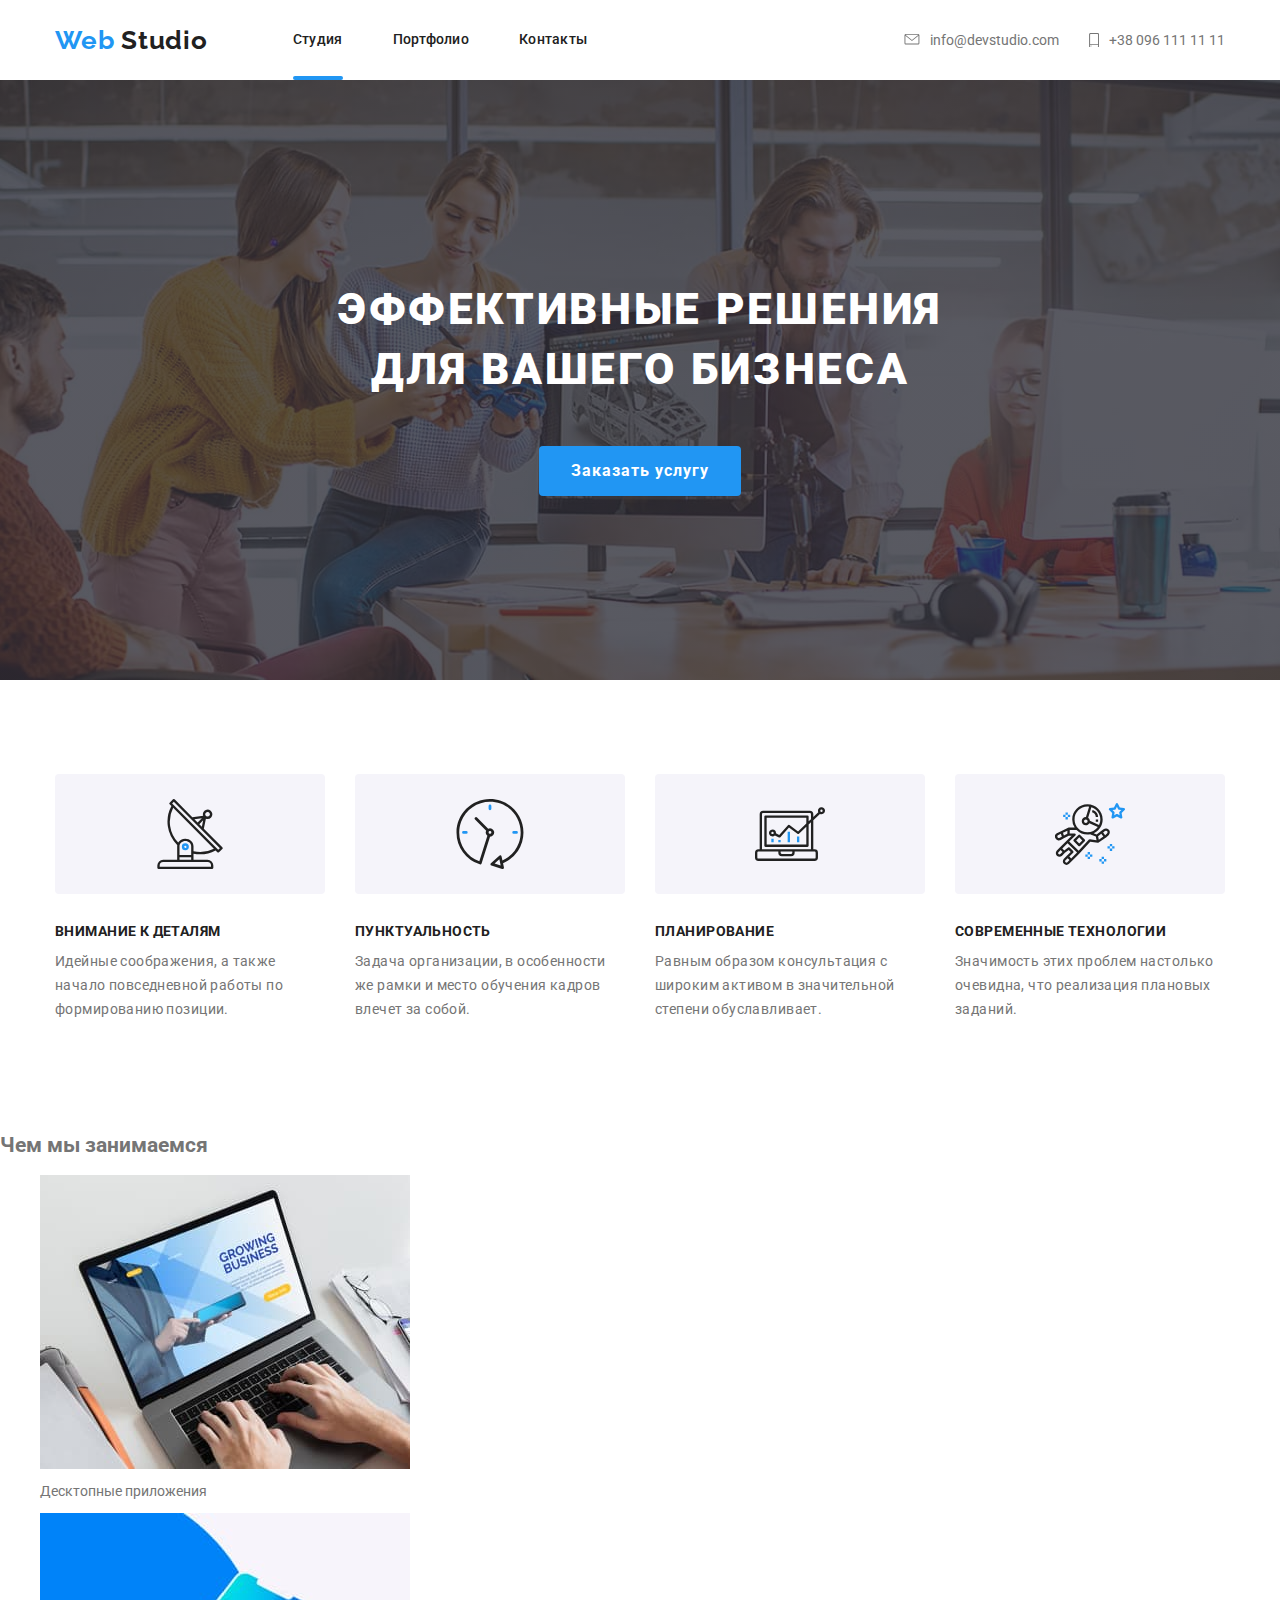
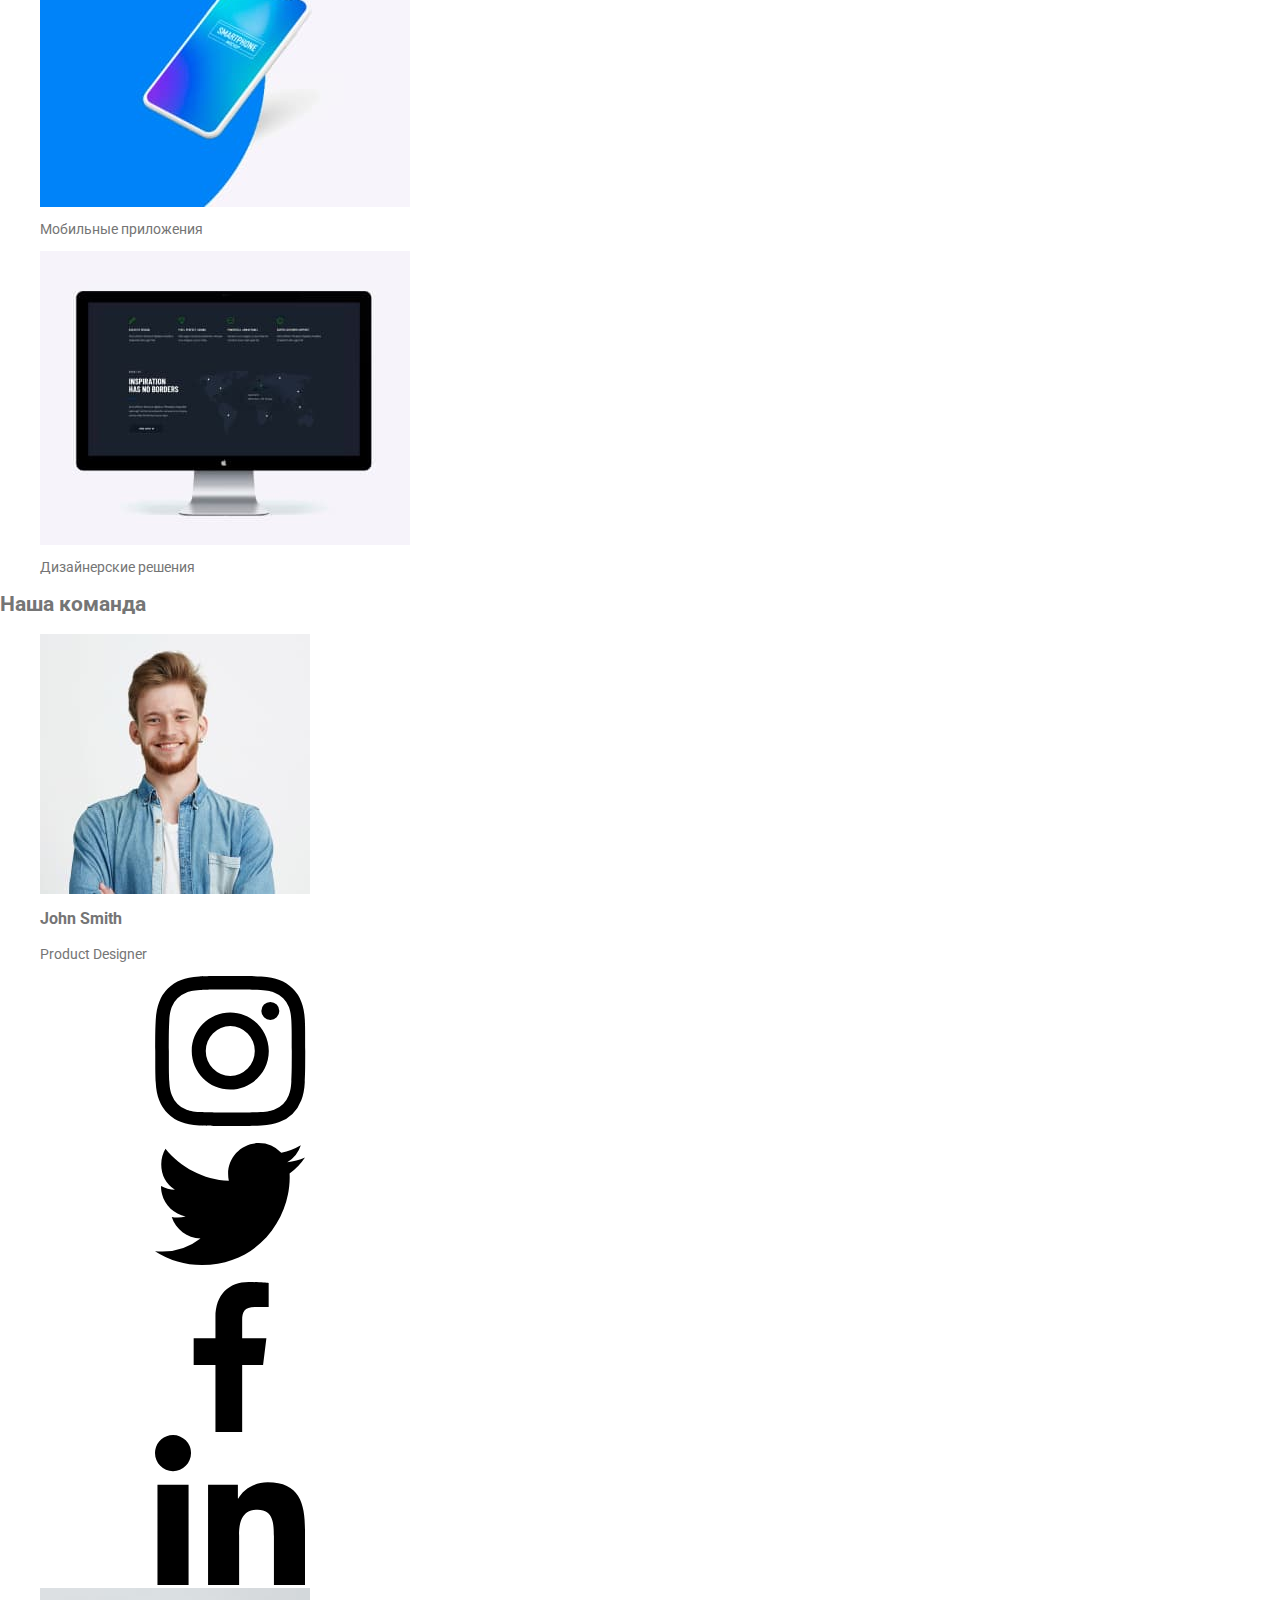
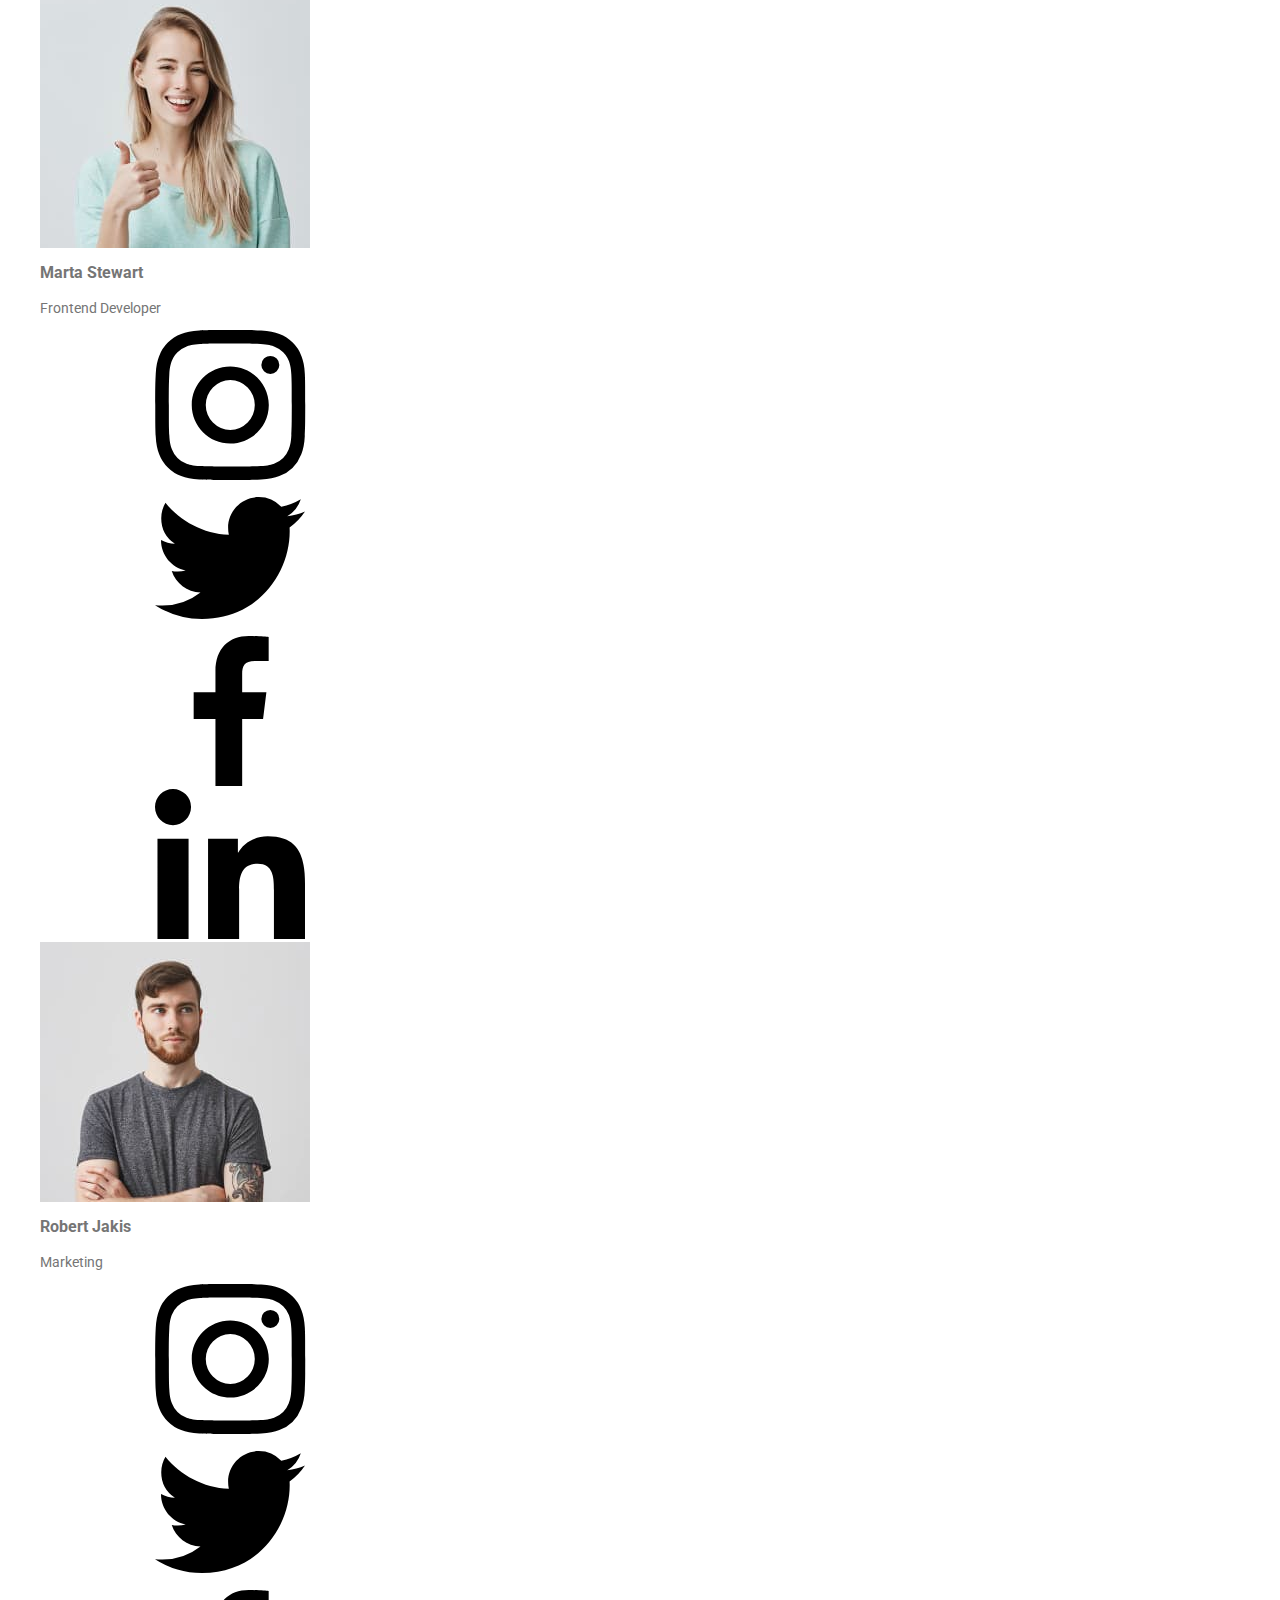
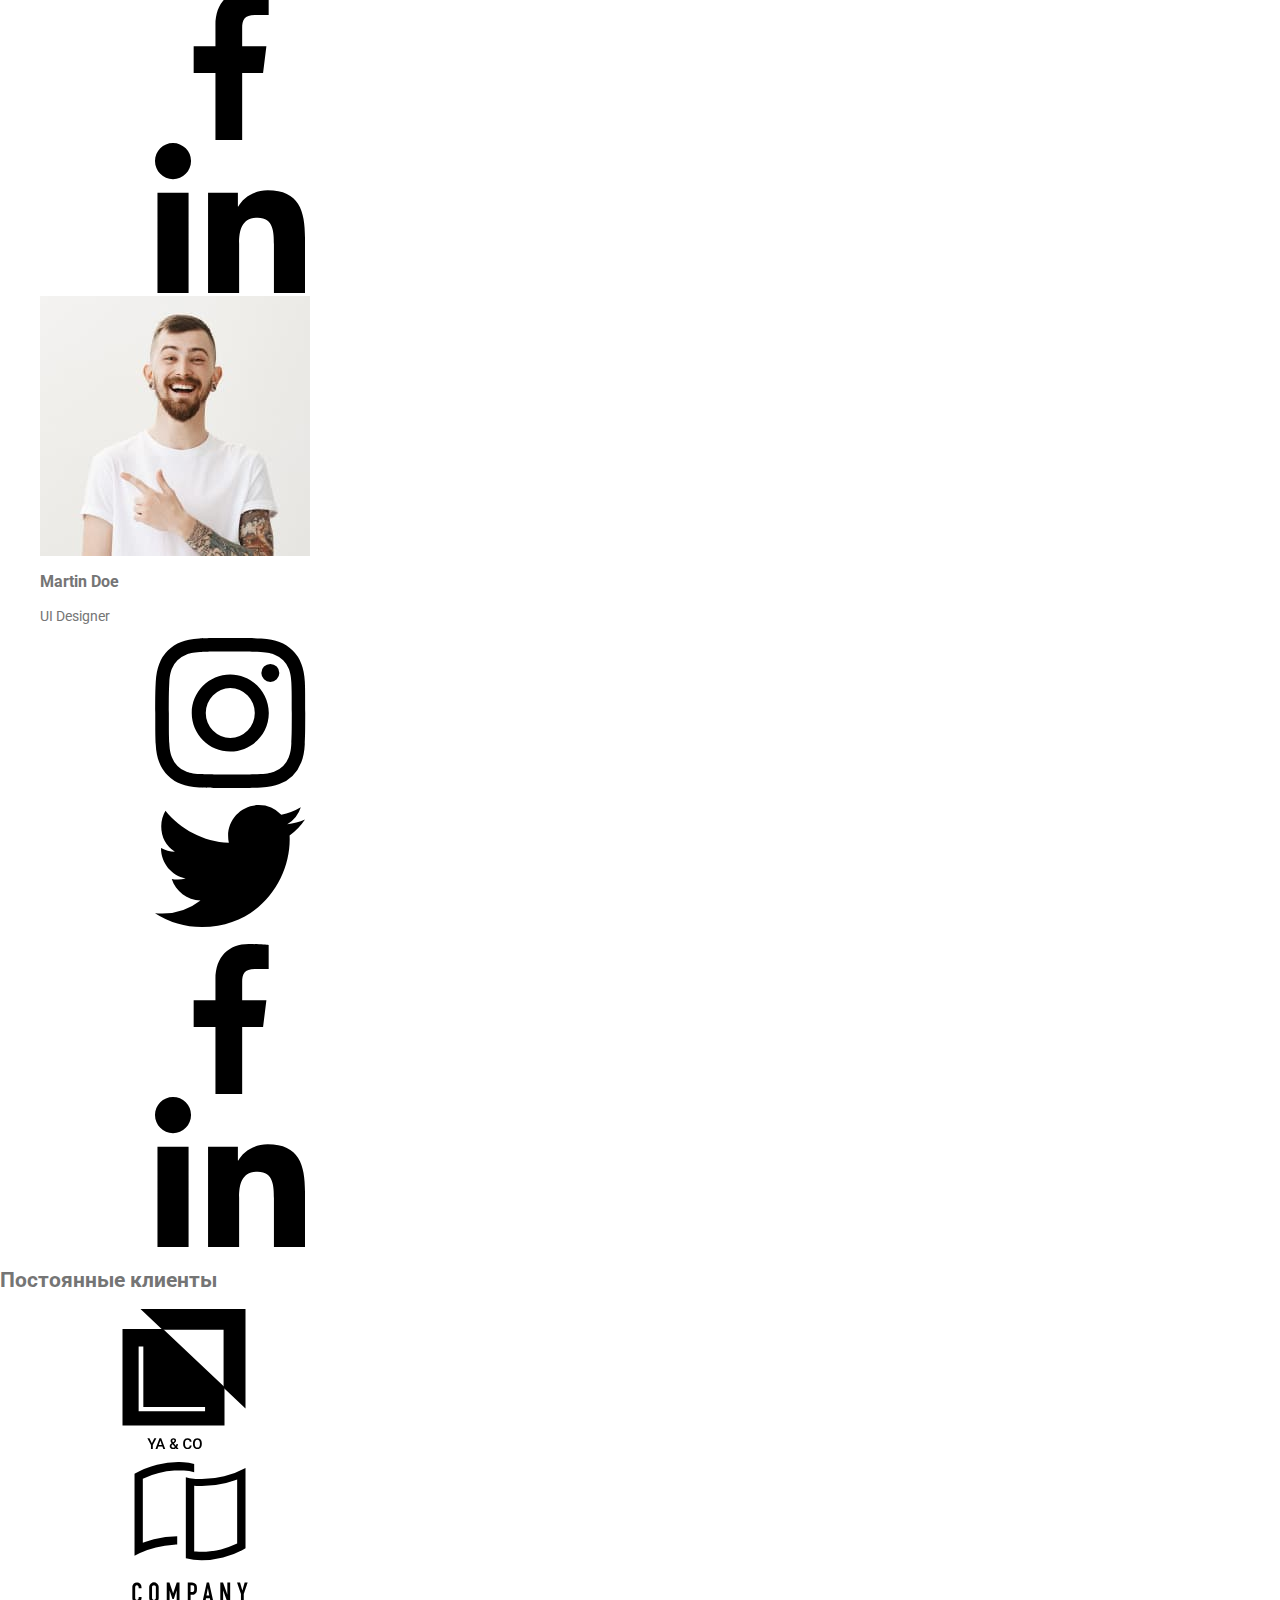
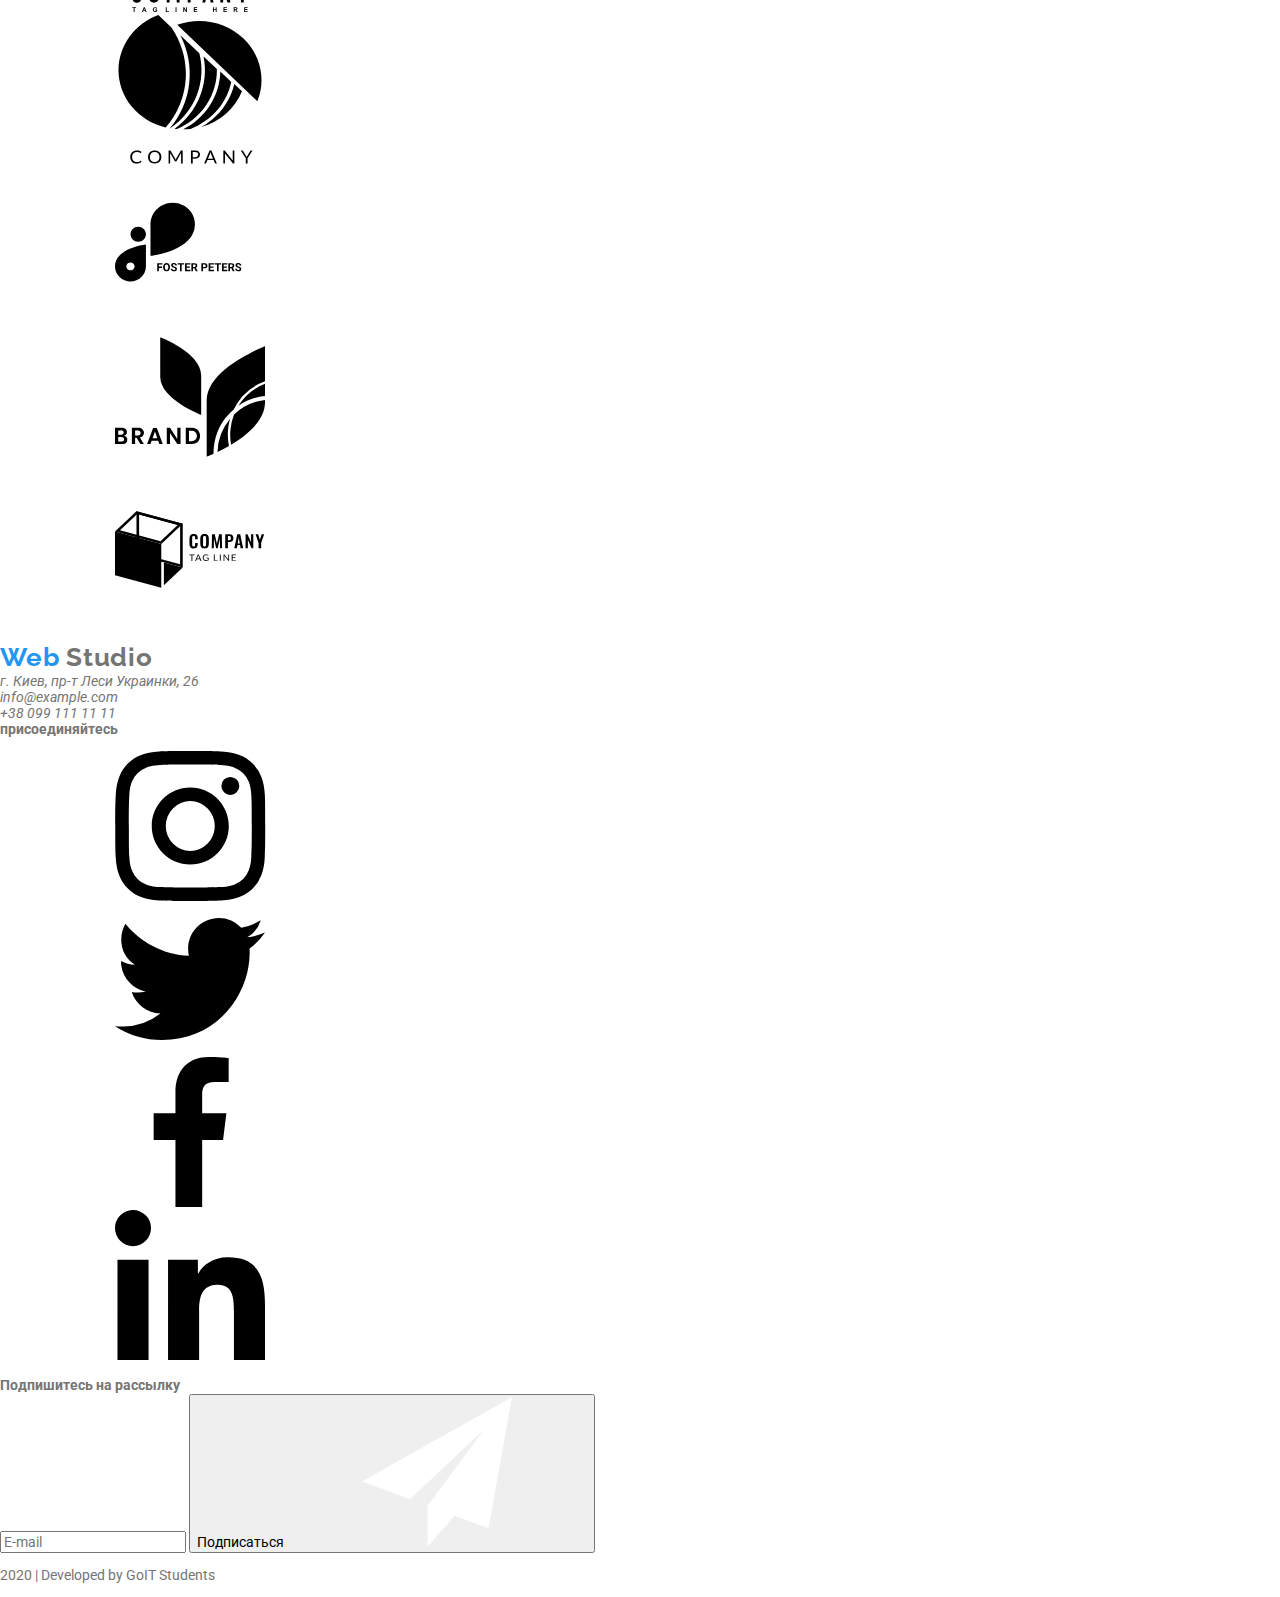
==== commit f397807f: "перенос в sass features" ====
--- a/index.html
+++ b/index.html
@@ -66,12 +66,12 @@
 
       <!--Раздел "Особенность комании"-->
       <section class="section features">
-        <div class="container features">
+        <div class="features-area">
           <!--Скрыть "Особенность"-->
           <h2 class="visually-hidden">Особенность</h2>
           <!--Возможно необходимо будет заменить на "aria-label" в ссылке-->
           <ul>
-            <li class="item">
+            <li class="features-item">
               <div class="icon-box">
                 <svg class="icon">
                   <use href="./images/sprite.svg#icon-feature-antenna"></use>
@@ -83,7 +83,7 @@
                 формированию позиции.
               </p>
             </li>
-            <li class="item">
+            <li class="features-item">
               <div class="icon-box">
                 <svg class="icon">
                   <use href="./images/sprite.svg#icon-feature-clock"></use>
@@ -95,7 +95,7 @@
                 кадров влечет за собой.
               </p>
             </li>
-            <li class="item">
+            <li class="features-item">
               <div class="icon-box">
                 <svg class="icon">
                   <use href="./images/sprite.svg#icon-feature-diagram"></use>
@@ -107,7 +107,7 @@
                 степени обуславливает.
               </p>
             </li>
-            <li class="item">
+            <li class="features-item">
               <div class="icon-box">
                 <svg class="icon">
                   <use href="./images/sprite.svg#icon-feature-astronaut"></use>
--- a/css/main.min.css
+++ b/css/main.min.css
@@ -1,2 +1,2 @@
-html{-webkit-box-sizing:border-box;box-sizing:border-box}*,*::before,*::after{-webkit-box-sizing:inherit;box-sizing:inherit}body{font-family:Roboto, sans-serif;font-size:14px;color:#757575;background-color:#fff}a{color:inherit;text-decoration:none}li{list-style:none}img{display:block;max-width:100%;height:auto}.page-header{margin-left:auto;margin-right:auto;padding-left:15px;padding-right:15px;width:1200px}.site-nav .link:hover,.contacts .mail-tel:hover,.site-nav .link:focus,.contacts .mail-tel:focus{color:#2196f3;cursor:pointer}.logo{font-family:Raleway, sans-serif;font-weight:700;font-size:26px;line-height:1.19;letter-spacing:0.03em;cursor:pointer}.logo-left{color:#2196f3}.page-header{display:-webkit-box;display:-ms-flexbox;display:flex;-webkit-box-align:center;-ms-flex-align:center;align-items:center;min-height:80px;color:#212121}.page-header .logo{margin-right:85px}.site-nav,.contacts{display:-webkit-box;display:-ms-flexbox;display:flex;margin-top:0;margin-bottom:0;padding-left:0}.site-nav li:not(:last-child){margin-right:50px}.site-nav .link{display:inline-block;padding-top:32px;padding-bottom:32px;font-weight:500;line-height:1.14;letter-spacing:0.02em;color:#212121;-webkit-transition:color 250ms cubic-bezier(0.4, 0, 0.2, 1);transition:color 250ms cubic-bezier(0.4, 0, 0.2, 1)}.current-page{position:relative;color:#2196f3}.current-page::after{position:absolute;bottom:0;left:0;content:"";display:block;width:100%;height:4px;border-radius:2px;background-color:#2196f3}.contacts{margin-left:auto}.contacts li:not(:last-child){margin-right:30px}.contacts .mail-tel{display:-webkit-box;display:-ms-flexbox;display:flex;-webkit-box-align:center;-ms-flex-align:center;align-items:center;color:#757575;-webkit-transition:color 250ms cubic-bezier(0.4, 0, 0.2, 1);transition:color 250ms cubic-bezier(0.4, 0, 0.2, 1)}.icon-contacts{margin-right:10px;fill:currentColor}.hero{padding-top:200px;padding-bottom:200px;margin-left:auto;margin-right:auto;max-width:1600px;height:600px;text-align:center;color:#ffffff;background-image:-webkit-gradient(linear, left top, left bottom, from(rgba(47,48,58,0.8)), to(rgba(47,48,58,0.8))),url(../images/index-hero-01.jpg);background-image:linear-gradient(rgba(47,48,58,0.8), rgba(47,48,58,0.8)),url(../images/index-hero-01.jpg);background-repeat:no-repeat;background-position:center}.hero h1{margin-top:0;margin-bottom:46px;font-weight:900;font-size:44px;line-height:1.36;letter-spacing:0.06em;text-transform:uppercase}.hero .button-order{-webkit-box-sizing:border-box;box-sizing:border-box;padding-top:10px;padding-bottom:10px;padding-left:32px;padding-right:32px;border:0;border-radius:4px;font-weight:700;font-size:16px;line-height:1.87;letter-spacing:0.06em;color:#ffffff;background-color:#2196f3;cursor:pointer}.backdrop{position:fixed;top:0;left:0;width:100%;height:100%;background-color:rgba(0,0,0,0.2);-webkit-transition:opacity 250ms cubic-bezier(0.4, 0, 0.2, 1),visibility 250ms cubic-bezier(0.4, 0, 0.2, 1);transition:opacity 250ms cubic-bezier(0.4, 0, 0.2, 1),visibility 250ms cubic-bezier(0.4, 0, 0.2, 1)}.is-hidden{visibility:hidden;opacity:0;pointer-events:none}.order{position:absolute;top:50%;left:50%;-webkit-transform:translate(-50%, -50%);transform:translate(-50%, -50%);padding:40px;min-width:528px;min-height:581px;background-color:#ffffff;-webkit-box-shadow:0px 2px 1px rgba(0,0,0,0.2),0px 1px 1px rgba(0,0,0,0.14),0px 1px 3px rgba(0,0,0,0.12);box-shadow:0px 2px 1px rgba(0,0,0,0.2),0px 1px 1px rgba(0,0,0,0.14),0px 1px 3px rgba(0,0,0,0.12);border-radius:4px}.order-title{margin:0 0 30px 0;padding:0;font-family:Roboto;font-style:normal;font-weight:bold;font-size:20px;line-height:1.15;text-align:center;letter-spacing:0.03em;color:var(--main-title-color)}.order-name,.order-tel,.order-email,.order-comment,.order-agree{position:relative;display:block;font-family:Roboto;font-style:normal;font-weight:normal;font-size:14px;color:var(--primary-text-color)}.agree>a{color:var(--main-accent-color);text-decoration:underline}.order-name,.order-tel,.order-email,.order-comment{line-height:1.14;letter-spacing:0.01em}.order-agree{line-height:1.71;letter-spacing:0.03em;text-align:center}.order-name,.order-tel,.order-email{margin-bottom:28px}.order-comment{margin-bottom:20px}.order-agree{margin-bottom:30px}.order-name>input,.order-tel>input,.order-email>input,.order-comment>textarea{display:block;width:100%;padding-top:12px;padding-bottom:12px;border:1px solid rgba(33,33,33,0.2);border-radius:4px;font-family:Roboto;font-style:normal;font-weight:normal;font-size:14px;line-height:1.14;letter-spacing:0.01em;color:var(--primary-text-color)}.order-name>input,.order-tel>input,.order-email>input{padding-left:42px;padding-right:18px;height:40px}.order-comment>textarea{resize:none;padding-left:16px;padding-right:16px;height:120px}.order-name .name,.order-tel .tel,.order-email .email{position:absolute;top:50%;left:42px;-webkit-transform:translateY(-50%);transform:translateY(-50%);-webkit-transition:top 250ms cubic-bezier(0.4, 0, 0.2, 1),left 250ms cubic-bezier(0.4, 0, 0.2, 1);transition:top 250ms cubic-bezier(0.4, 0, 0.2, 1),left 250ms cubic-bezier(0.4, 0, 0.2, 1)}.order-comment .comment{position:absolute;top:12px;left:16px;-webkit-transition:top 250ms cubic-bezier(0.4, 0, 0.2, 1);transition:top 250ms cubic-bezier(0.4, 0, 0.2, 1)}.form-input:not(:placeholder-shown)+.name,.form-input:not(:placeholder-shown)+.tel,.form-input:not(:placeholder-shown)+.email,.form-input:not(:placeholder-shown)+.comment{top:-10px;left:16px;color:var(--main-accent-color)}.form-icon{position:absolute;top:50%;left:16px;-webkit-transform:translateY(-50%);transform:translateY(-50%);width:18px;height:18px;fill:var(--main-title-color);-webkit-transition:fill 250ms cubic-bezier(0.4, 0, 0.2, 1);transition:fill 250ms cubic-bezier(0.4, 0, 0.2, 1)}.form-input:not(:placeholder-shown) ~ .form-icon{fill:var(--main-accent-color)}.checkbox{position:absolute;width:1px;height:1px;margin:-1px;padding:0;border:0;clip:rect(0 0 0 0);overflow:hidden}.agree{padding-left:30px}.icon-checkbox,.icon-noncheckbox{position:absolute;top:50%;-webkit-transform:translateY(-50%);transform:translateY(-50%);left:15px;width:15px;height:15px;-webkit-transition:opacity 250ms cubic-bezier(0.4, 0, 0.2, 1);transition:opacity 250ms cubic-bezier(0.4, 0, 0.2, 1)}.icon-checkbox{opacity:0}.checkbox:checked ~ .icon-checkbox{opacity:1}.checkbox:checked ~ .icon-noncheckbox{opacity:0}.button-send{display:block;margin-left:auto;margin-right:auto;padding-top:10px;padding-bottom:10px;padding-left:55px;padding-right:55px;font-family:Roboto;font-style:normal;font-weight:bold;font-size:16px;line-height:1.87;letter-spacing:0.06em;color:var(--main-background-color);border:0;background:var(--main-accent-color);-webkit-box-shadow:0px 4px 4px rgba(0,0,0,0.15);box-shadow:0px 4px 4px rgba(0,0,0,0.15);border-radius:4px;cursor:pointer}.button-close{position:absolute;top:-9px;right:-9px;width:30px;width:30px;height:30px;border:0;border-radius:50%;background:#ffffff;-webkit-box-shadow:0px 2px 1px rgba(0,0,0,0.2),0px 1px 1px rgba(0,0,0,0.14),0px 1px 3px rgba(0,0,0,0.12);box-shadow:0px 2px 1px rgba(0,0,0,0.2),0px 1px 1px rgba(0,0,0,0.14),0px 1px 3px rgba(0,0,0,0.12);cursor:pointer}.form-close{position:absolute;top:50%;left:50%;-webkit-transform:translate(-50%, -50%);transform:translate(-50%, -50%);width:11px;height:11px}
+html{-webkit-box-sizing:border-box;box-sizing:border-box}*,*::before,*::after{-webkit-box-sizing:inherit;box-sizing:inherit}body{font-family:Roboto, sans-serif;font-size:14px;color:#757575;background-color:#fff}a{color:inherit;text-decoration:none}li{list-style:none}img{display:block;max-width:100%;height:auto}.checkbox,.features h2{position:absolute;width:1px;height:1px;margin:-1px;padding:0;border:0;clip:rect(0 0 0 0);overflow:hidden}.page-header,.features{margin-left:auto;margin-right:auto;padding-left:15px;padding-right:15px;width:1200px}.site-nav .link:hover,.contacts .mail-tel:hover,.site-nav .link:focus,.contacts .mail-tel:focus{color:#2196f3;cursor:pointer}.features-area{padding-top:94px;padding-bottom:94px}.features-item .title{color:#212121}.features-item .text{color:#757575}.logo{font-family:Raleway, sans-serif;font-weight:700;font-size:26px;line-height:1.19;letter-spacing:0.03em;cursor:pointer}.logo-left{color:#2196f3}.page-header{display:-webkit-box;display:-ms-flexbox;display:flex;-webkit-box-align:center;-ms-flex-align:center;align-items:center;min-height:80px;color:#212121}.page-header .logo{margin-right:85px}.site-nav,.contacts{display:-webkit-box;display:-ms-flexbox;display:flex;margin-top:0;margin-bottom:0;padding-left:0}.site-nav li:not(:last-child){margin-right:50px}.site-nav .link{display:inline-block;padding-top:32px;padding-bottom:32px;font-weight:500;line-height:1.14;letter-spacing:0.02em;color:#212121;-webkit-transition:color 250ms cubic-bezier(0.4, 0, 0.2, 1);transition:color 250ms cubic-bezier(0.4, 0, 0.2, 1)}.current-page{position:relative;color:#2196f3}.current-page::after{position:absolute;bottom:0;left:0;content:"";display:block;width:100%;height:4px;border-radius:2px;background-color:#2196f3}.contacts{margin-left:auto}.contacts li:not(:last-child){margin-right:30px}.contacts .mail-tel{display:-webkit-box;display:-ms-flexbox;display:flex;-webkit-box-align:center;-ms-flex-align:center;align-items:center;color:#757575;-webkit-transition:color 250ms cubic-bezier(0.4, 0, 0.2, 1);transition:color 250ms cubic-bezier(0.4, 0, 0.2, 1)}.icon-contacts{margin-right:10px;fill:currentColor}.hero{padding-top:200px;padding-bottom:200px;margin-left:auto;margin-right:auto;max-width:1600px;height:600px;text-align:center;color:#ffffff;background-image:-webkit-gradient(linear, left top, left bottom, from(rgba(47,48,58,0.8)), to(rgba(47,48,58,0.8))),url(../images/index-hero-01.jpg);background-image:linear-gradient(rgba(47,48,58,0.8), rgba(47,48,58,0.8)),url(../images/index-hero-01.jpg);background-repeat:no-repeat;background-position:center}.hero h1{margin-top:0;margin-bottom:46px;font-weight:900;font-size:44px;line-height:1.36;letter-spacing:0.06em;text-transform:uppercase}.hero .button-order{-webkit-box-sizing:border-box;box-sizing:border-box;padding-top:10px;padding-bottom:10px;padding-left:32px;padding-right:32px;border:0;border-radius:4px;font-weight:700;font-size:16px;line-height:1.87;letter-spacing:0.06em;color:#ffffff;background-color:#2196f3;cursor:pointer}.backdrop{position:fixed;top:0;left:0;width:100%;height:100%;background-color:rgba(0,0,0,0.2);-webkit-transition:opacity 250ms cubic-bezier(0.4, 0, 0.2, 1),visibility 250ms cubic-bezier(0.4, 0, 0.2, 1);transition:opacity 250ms cubic-bezier(0.4, 0, 0.2, 1),visibility 250ms cubic-bezier(0.4, 0, 0.2, 1)}.is-hidden{visibility:hidden;opacity:0;pointer-events:none}.order{position:absolute;top:50%;left:50%;-webkit-transform:translate(-50%, -50%);transform:translate(-50%, -50%);padding:40px;min-width:528px;min-height:581px;background-color:#ffffff;-webkit-box-shadow:0px 2px 1px rgba(0,0,0,0.2),0px 1px 1px rgba(0,0,0,0.14),0px 1px 3px rgba(0,0,0,0.12);box-shadow:0px 2px 1px rgba(0,0,0,0.2),0px 1px 1px rgba(0,0,0,0.14),0px 1px 3px rgba(0,0,0,0.12);border-radius:4px}.order-title{margin:0 0 30px 0;padding:0;font-family:Roboto;font-style:normal;font-weight:bold;font-size:20px;line-height:1.15;text-align:center;letter-spacing:0.03em;color:#212121}.order-name,.order-tel,.order-email,.order-comment,.order-agree{position:relative;display:block;font-family:Roboto;font-style:normal;font-weight:normal;font-size:14px;color:#757575}.agree>a{color:#2196f3;text-decoration:underline}.order-name,.order-tel,.order-email,.order-comment{line-height:1.14;letter-spacing:0.01em}.order-agree{line-height:1.71;letter-spacing:0.03em;text-align:center}.order-name,.order-tel,.order-email{margin-bottom:28px}.order-comment{margin-bottom:20px}.order-agree{margin-bottom:30px}.order-name>input,.order-tel>input,.order-email>input,.order-comment>textarea{display:block;width:100%;padding-top:12px;padding-bottom:12px;border:1px solid rgba(33,33,33,0.2);border-radius:4px;font-family:Roboto;font-style:normal;font-weight:normal;font-size:14px;line-height:1.14;letter-spacing:0.01em;color:#757575}.order-name>input,.order-tel>input,.order-email>input{padding-left:42px;padding-right:18px;height:40px}.order-comment>textarea{resize:none;padding-left:16px;padding-right:16px;height:120px}.order-name .name,.order-tel .tel,.order-email .email{position:absolute;top:50%;left:42px;-webkit-transform:translateY(-50%);transform:translateY(-50%);-webkit-transition:top 250ms cubic-bezier(0.4, 0, 0.2, 1),left 250ms cubic-bezier(0.4, 0, 0.2, 1);transition:top 250ms cubic-bezier(0.4, 0, 0.2, 1),left 250ms cubic-bezier(0.4, 0, 0.2, 1)}.order-comment .comment{position:absolute;top:12px;left:16px;-webkit-transition:top 250ms cubic-bezier(0.4, 0, 0.2, 1);transition:top 250ms cubic-bezier(0.4, 0, 0.2, 1)}.form-input:not(:placeholder-shown)+.name,.form-input:not(:placeholder-shown)+.tel,.form-input:not(:placeholder-shown)+.email,.form-input:not(:placeholder-shown)+.comment{top:-10px;left:16px;color:#2196f3}.form-icon{position:absolute;top:50%;left:16px;-webkit-transform:translateY(-50%);transform:translateY(-50%);width:18px;height:18px;fill:#212121;-webkit-transition:fill 250ms cubic-bezier(0.4, 0, 0.2, 1);transition:fill 250ms cubic-bezier(0.4, 0, 0.2, 1)}.form-input:not(:placeholder-shown) ~ .form-icon{fill:#2196f3}.agree{padding-left:30px}.icon-checkbox,.icon-noncheckbox{position:absolute;top:50%;-webkit-transform:translateY(-50%);transform:translateY(-50%);left:15px;width:15px;height:15px;-webkit-transition:opacity 250ms cubic-bezier(0.4, 0, 0.2, 1);transition:opacity 250ms cubic-bezier(0.4, 0, 0.2, 1)}.icon-checkbox{opacity:0}.checkbox:checked ~ .icon-checkbox{opacity:1}.checkbox:checked ~ .icon-noncheckbox{opacity:0}.button-send{display:block;margin-left:auto;margin-right:auto;padding-top:10px;padding-bottom:10px;padding-left:55px;padding-right:55px;font-family:Roboto;font-style:normal;font-weight:bold;font-size:16px;line-height:1.87;letter-spacing:0.06em;color:#fff;border:0;background:#2196f3;-webkit-box-shadow:0px 4px 4px rgba(0,0,0,0.15);box-shadow:0px 4px 4px rgba(0,0,0,0.15);border-radius:4px;cursor:pointer}.button-close{position:absolute;top:-9px;right:-9px;width:30px;width:30px;height:30px;border:0;border-radius:50%;background:#fff;-webkit-box-shadow:0px 2px 1px rgba(0,0,0,0.2),0px 1px 1px rgba(0,0,0,0.14),0px 1px 3px rgba(0,0,0,0.12);box-shadow:0px 2px 1px rgba(0,0,0,0.2),0px 1px 1px rgba(0,0,0,0.14),0px 1px 3px rgba(0,0,0,0.12);cursor:pointer}.form-close{position:absolute;top:50%;left:50%;-webkit-transform:translate(-50%, -50%);transform:translate(-50%, -50%);width:11px;height:11px}.features ul{display:-webkit-box;display:-ms-flexbox;display:flex;margin-top:0;margin-bottom:0;padding-left:0}.features-item{width:calc((100%-90px) / 4)}.features-item:not(:last-child){margin-right:30px}.features-item .title,.features-item .text{margin-top:0;margin-bottom:0}.features-item .title{margin-bottom:10px;font-size:14px;line-height:1.14;letter-spacing:0.03em;text-transform:uppercase}.features-item .text{line-height:1.71;letter-spacing:0.03em}.features .icon-box{display:block;width:270px;height:120px;margin-bottom:30px;padding-top:25px;padding-bottom:25px;padding-left:100px;padding-right:100px;border-radius:4px;background:#f5f4fa}.features .icon-box .icon{width:70px;height:70px}
 /*# sourceMappingURL=main.min.css.map */--- a/css/main.css
+++ b/css/main.css
@@ -1,13 +1,14 @@
+@charset "UTF-8";
 html {
   -webkit-box-sizing: border-box;
-          box-sizing: border-box;
+  box-sizing: border-box;
 }
 
 *,
 *::before,
 *::after {
   -webkit-box-sizing: inherit;
-          box-sizing: inherit;
+  box-sizing: inherit;
 }
 
 body {
@@ -32,7 +33,20 @@
   height: auto;
 }
 
-.page-header {
+.checkbox,
+.features h2 {
+  position: absolute;
+  width: 1px;
+  height: 1px;
+  margin: -1px;
+  padding: 0;
+  border: 0;
+  clip: rect(0 0 0 0);
+  overflow: hidden;
+}
+
+.page-header,
+.features {
   margin-left: auto;
   margin-right: auto;
   padding-left: 15px;
@@ -40,11 +54,29 @@
   width: 1200px;
 }
 
-.site-nav .link:hover, .contacts .mail-tel:hover, .site-nav .link:focus, .contacts .mail-tel:focus {
+.site-nav .link:hover,
+.contacts .mail-tel:hover,
+.site-nav .link:focus,
+.contacts .mail-tel:focus {
   color: #2196f3;
   cursor: pointer;
 }
 
+.features-area {
+  padding-top: 94px;
+  padding-bottom: 94px;
+}
+
+.features-item .title {
+  color: #212121;
+}
+
+/* цвет сопровождающего текста */
+.features-item .text {
+  color: #757575;
+}
+
+/* нижний отступ между сециями */
 .logo {
   font-family: Raleway, sans-serif;
   font-weight: 700;
@@ -63,8 +95,8 @@
   display: -ms-flexbox;
   display: flex;
   -webkit-box-align: center;
-      -ms-flex-align: center;
-          align-items: center;
+  -ms-flex-align: center;
+  align-items: center;
   min-height: 80px;
   color: #212121;
 }
@@ -129,8 +161,8 @@
   display: -ms-flexbox;
   display: flex;
   -webkit-box-align: center;
-      -ms-flex-align: center;
-          align-items: center;
+  -ms-flex-align: center;
+  align-items: center;
   color: #757575;
   -webkit-transition: color 250ms cubic-bezier(0.4, 0, 0.2, 1);
   transition: color 250ms cubic-bezier(0.4, 0, 0.2, 1);
@@ -150,8 +182,19 @@
   height: 600px;
   text-align: center;
   color: #ffffff;
-  background-image: -webkit-gradient(linear, left top, left bottom, from(rgba(47, 48, 58, 0.8)), to(rgba(47, 48, 58, 0.8))), url(../images/index-hero-01.jpg);
-  background-image: linear-gradient(rgba(47, 48, 58, 0.8), rgba(47, 48, 58, 0.8)), url(../images/index-hero-01.jpg);
+  background-image: -webkit-gradient(
+      linear,
+      left top,
+      left bottom,
+      from(rgba(47, 48, 58, 0.8)),
+      to(rgba(47, 48, 58, 0.8))
+    ),
+    url(../images/index-hero-01.jpg);
+  background-image: linear-gradient(
+      rgba(47, 48, 58, 0.8),
+      rgba(47, 48, 58, 0.8)
+    ),
+    url(../images/index-hero-01.jpg);
   background-repeat: no-repeat;
   background-position: center;
 }
@@ -168,7 +211,7 @@
 
 .hero .button-order {
   -webkit-box-sizing: border-box;
-          box-sizing: border-box;
+  box-sizing: border-box;
   padding-top: 10px;
   padding-bottom: 10px;
   padding-left: 32px;
@@ -191,8 +234,10 @@
   width: 100%;
   height: 100%;
   background-color: rgba(0, 0, 0, 0.2);
-  -webkit-transition: opacity 250ms cubic-bezier(0.4, 0, 0.2, 1), visibility 250ms cubic-bezier(0.4, 0, 0.2, 1);
-  transition: opacity 250ms cubic-bezier(0.4, 0, 0.2, 1), visibility 250ms cubic-bezier(0.4, 0, 0.2, 1);
+  -webkit-transition: opacity 250ms cubic-bezier(0.4, 0, 0.2, 1),
+    visibility 250ms cubic-bezier(0.4, 0, 0.2, 1);
+  transition: opacity 250ms cubic-bezier(0.4, 0, 0.2, 1),
+    visibility 250ms cubic-bezier(0.4, 0, 0.2, 1);
 }
 
 .is-hidden {
@@ -206,13 +251,15 @@
   top: 50%;
   left: 50%;
   -webkit-transform: translate(-50%, -50%);
-          transform: translate(-50%, -50%);
+  transform: translate(-50%, -50%);
   padding: 40px;
   min-width: 528px;
   min-height: 581px;
   background-color: #ffffff;
-  -webkit-box-shadow: 0px 2px 1px rgba(0, 0, 0, 0.2), 0px 1px 1px rgba(0, 0, 0, 0.14), 0px 1px 3px rgba(0, 0, 0, 0.12);
-          box-shadow: 0px 2px 1px rgba(0, 0, 0, 0.2), 0px 1px 1px rgba(0, 0, 0, 0.14), 0px 1px 3px rgba(0, 0, 0, 0.12);
+  -webkit-box-shadow: 0px 2px 1px rgba(0, 0, 0, 0.2),
+    0px 1px 1px rgba(0, 0, 0, 0.14), 0px 1px 3px rgba(0, 0, 0, 0.12);
+  box-shadow: 0px 2px 1px rgba(0, 0, 0, 0.2), 0px 1px 1px rgba(0, 0, 0, 0.14),
+    0px 1px 3px rgba(0, 0, 0, 0.12);
   border-radius: 4px;
 }
 
@@ -227,7 +274,7 @@
   line-height: 1.15;
   text-align: center;
   letter-spacing: 0.03em;
-  color: var(--main-title-color);
+  color: #212121;
 }
 
 .order-name,
@@ -242,11 +289,11 @@
   font-style: normal;
   font-weight: normal;
   font-size: 14px;
-  color: var(--primary-text-color);
+  color: #757575;
 }
 
 .agree > a {
-  color: var(--main-accent-color);
+  color: #2196f3;
   text-decoration: underline;
 }
 
@@ -294,7 +341,7 @@
   font-size: 14px;
   line-height: 1.14;
   letter-spacing: 0.01em;
-  color: var(--primary-text-color);
+  color: #757575;
 }
 
 .order-name > input,
@@ -319,9 +366,11 @@
   top: 50%;
   left: 42px;
   -webkit-transform: translateY(-50%);
-          transform: translateY(-50%);
-  -webkit-transition: top 250ms cubic-bezier(0.4, 0, 0.2, 1), left 250ms cubic-bezier(0.4, 0, 0.2, 1);
-  transition: top 250ms cubic-bezier(0.4, 0, 0.2, 1), left 250ms cubic-bezier(0.4, 0, 0.2, 1);
+  transform: translateY(-50%);
+  -webkit-transition: top 250ms cubic-bezier(0.4, 0, 0.2, 1),
+    left 250ms cubic-bezier(0.4, 0, 0.2, 1);
+  transition: top 250ms cubic-bezier(0.4, 0, 0.2, 1),
+    left 250ms cubic-bezier(0.4, 0, 0.2, 1);
 }
 
 .order-comment .comment {
@@ -338,7 +387,7 @@
 .form-input:not(:placeholder-shown) + .comment {
   top: -10px;
   left: 16px;
-  color: var(--main-accent-color);
+  color: #2196f3;
 }
 
 .form-icon {
@@ -346,28 +395,16 @@
   top: 50%;
   left: 16px;
   -webkit-transform: translateY(-50%);
-          transform: translateY(-50%);
+  transform: translateY(-50%);
   width: 18px;
   height: 18px;
-  fill: var(--main-title-color);
+  fill: #212121;
   -webkit-transition: fill 250ms cubic-bezier(0.4, 0, 0.2, 1);
   transition: fill 250ms cubic-bezier(0.4, 0, 0.2, 1);
 }
 
 .form-input:not(:placeholder-shown) ~ .form-icon {
-  fill: var(--main-accent-color);
-}
-
-.checkbox {
-  /* appearance: none; */
-  position: absolute;
-  width: 1px;
-  height: 1px;
-  margin: -1px;
-  padding: 0;
-  border: 0;
-  clip: rect(0 0 0 0);
-  overflow: hidden;
+  fill: #2196f3;
 }
 
 .agree {
@@ -379,7 +416,7 @@
   position: absolute;
   top: 50%;
   -webkit-transform: translateY(-50%);
-          transform: translateY(-50%);
+  transform: translateY(-50%);
   left: 15px;
   width: 15px;
   height: 15px;
@@ -413,11 +450,11 @@
   font-size: 16px;
   line-height: 1.87;
   letter-spacing: 0.06em;
-  color: var(--main-background-color);
+  color: #ffffff;
   border: 0;
-  background: var(--main-accent-color);
+  background: #2196f3;
   -webkit-box-shadow: 0px 4px 4px rgba(0, 0, 0, 0.15);
-          box-shadow: 0px 4px 4px rgba(0, 0, 0, 0.15);
+  box-shadow: 0px 4px 4px rgba(0, 0, 0, 0.15);
   border-radius: 4px;
   cursor: pointer;
 }
@@ -432,8 +469,10 @@
   border: 0;
   border-radius: 50%;
   background: #ffffff;
-  -webkit-box-shadow: 0px 2px 1px rgba(0, 0, 0, 0.2), 0px 1px 1px rgba(0, 0, 0, 0.14), 0px 1px 3px rgba(0, 0, 0, 0.12);
-          box-shadow: 0px 2px 1px rgba(0, 0, 0, 0.2), 0px 1px 1px rgba(0, 0, 0, 0.14), 0px 1px 3px rgba(0, 0, 0, 0.12);
+  -webkit-box-shadow: 0px 2px 1px rgba(0, 0, 0, 0.2),
+    0px 1px 1px rgba(0, 0, 0, 0.14), 0px 1px 3px rgba(0, 0, 0, 0.12);
+  box-shadow: 0px 2px 1px rgba(0, 0, 0, 0.2), 0px 1px 1px rgba(0, 0, 0, 0.14),
+    0px 1px 3px rgba(0, 0, 0, 0.12);
   cursor: pointer;
 }
 
@@ -442,8 +481,62 @@
   top: 50%;
   left: 50%;
   -webkit-transform: translate(-50%, -50%);
-          transform: translate(-50%, -50%);
+  transform: translate(-50%, -50%);
   width: 11px;
   height: 11px;
 }
-/*# sourceMappingURL=main.css.map */+
+.features ul {
+  display: -webkit-box;
+  display: -ms-flexbox;
+  display: flex;
+  margin-top: 0;
+  margin-bottom: 0;
+  padding-left: 0;
+}
+
+.features-item {
+  width: calc((100%-90px) / 4);
+}
+
+.features-item:not(:last-child) {
+  margin-right: 30px;
+}
+
+.features-item .title,
+.features-item .text {
+  margin-top: 0;
+  margin-bottom: 0;
+}
+
+.features-item .title {
+  margin-bottom: 10px;
+  font-size: 14px;
+  line-height: 1.14;
+  letter-spacing: 0.03em;
+  text-transform: uppercase;
+}
+
+.features-item .text {
+  line-height: 1.71;
+  letter-spacing: 0.03em;
+}
+
+.features .icon-box {
+  display: block;
+  width: 270px;
+  height: 120px;
+  margin-bottom: 30px;
+  padding-top: 25px;
+  padding-bottom: 25px;
+  padding-left: 100px;
+  padding-right: 100px;
+  border-radius: 4px;
+  background: #f5f4fa;
+}
+
+.features .icon-box .icon {
+  width: 70px;
+  height: 70px;
+}
+/*# sourceMappingURL=main.css.map */
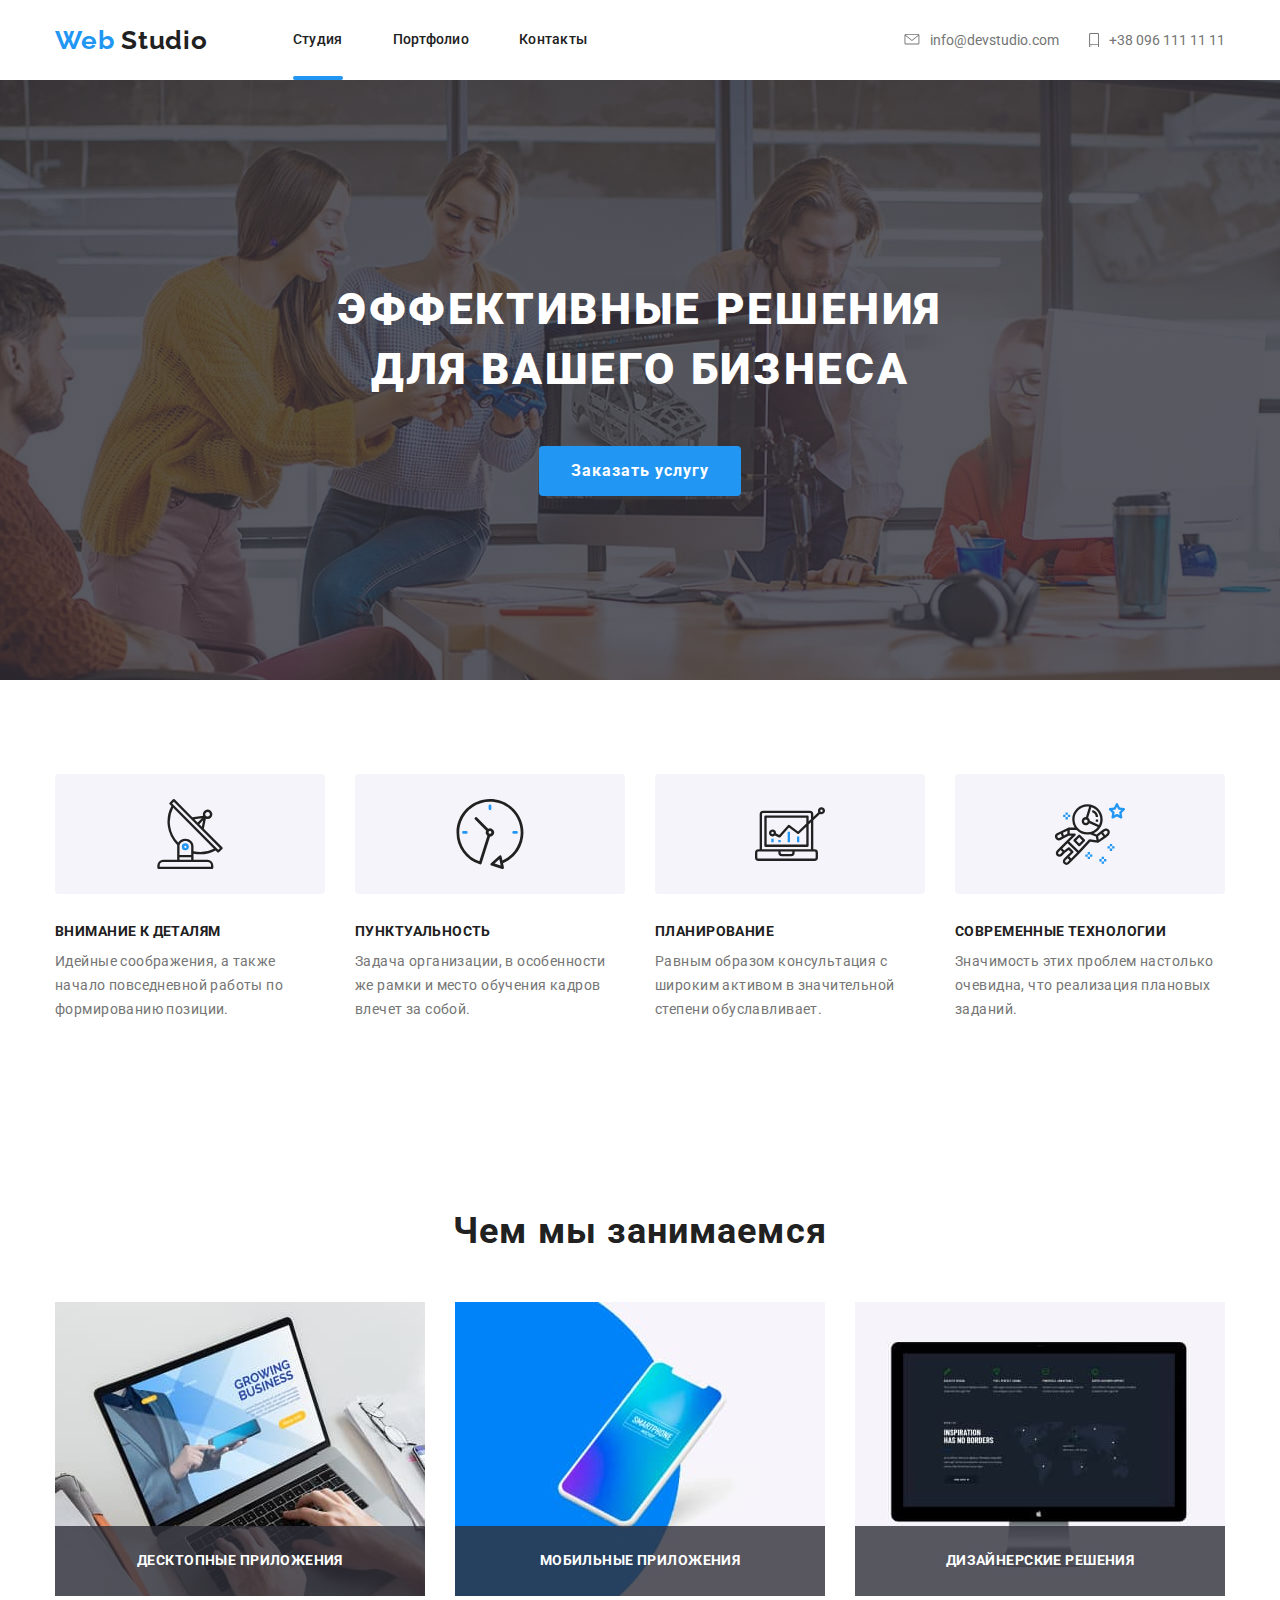
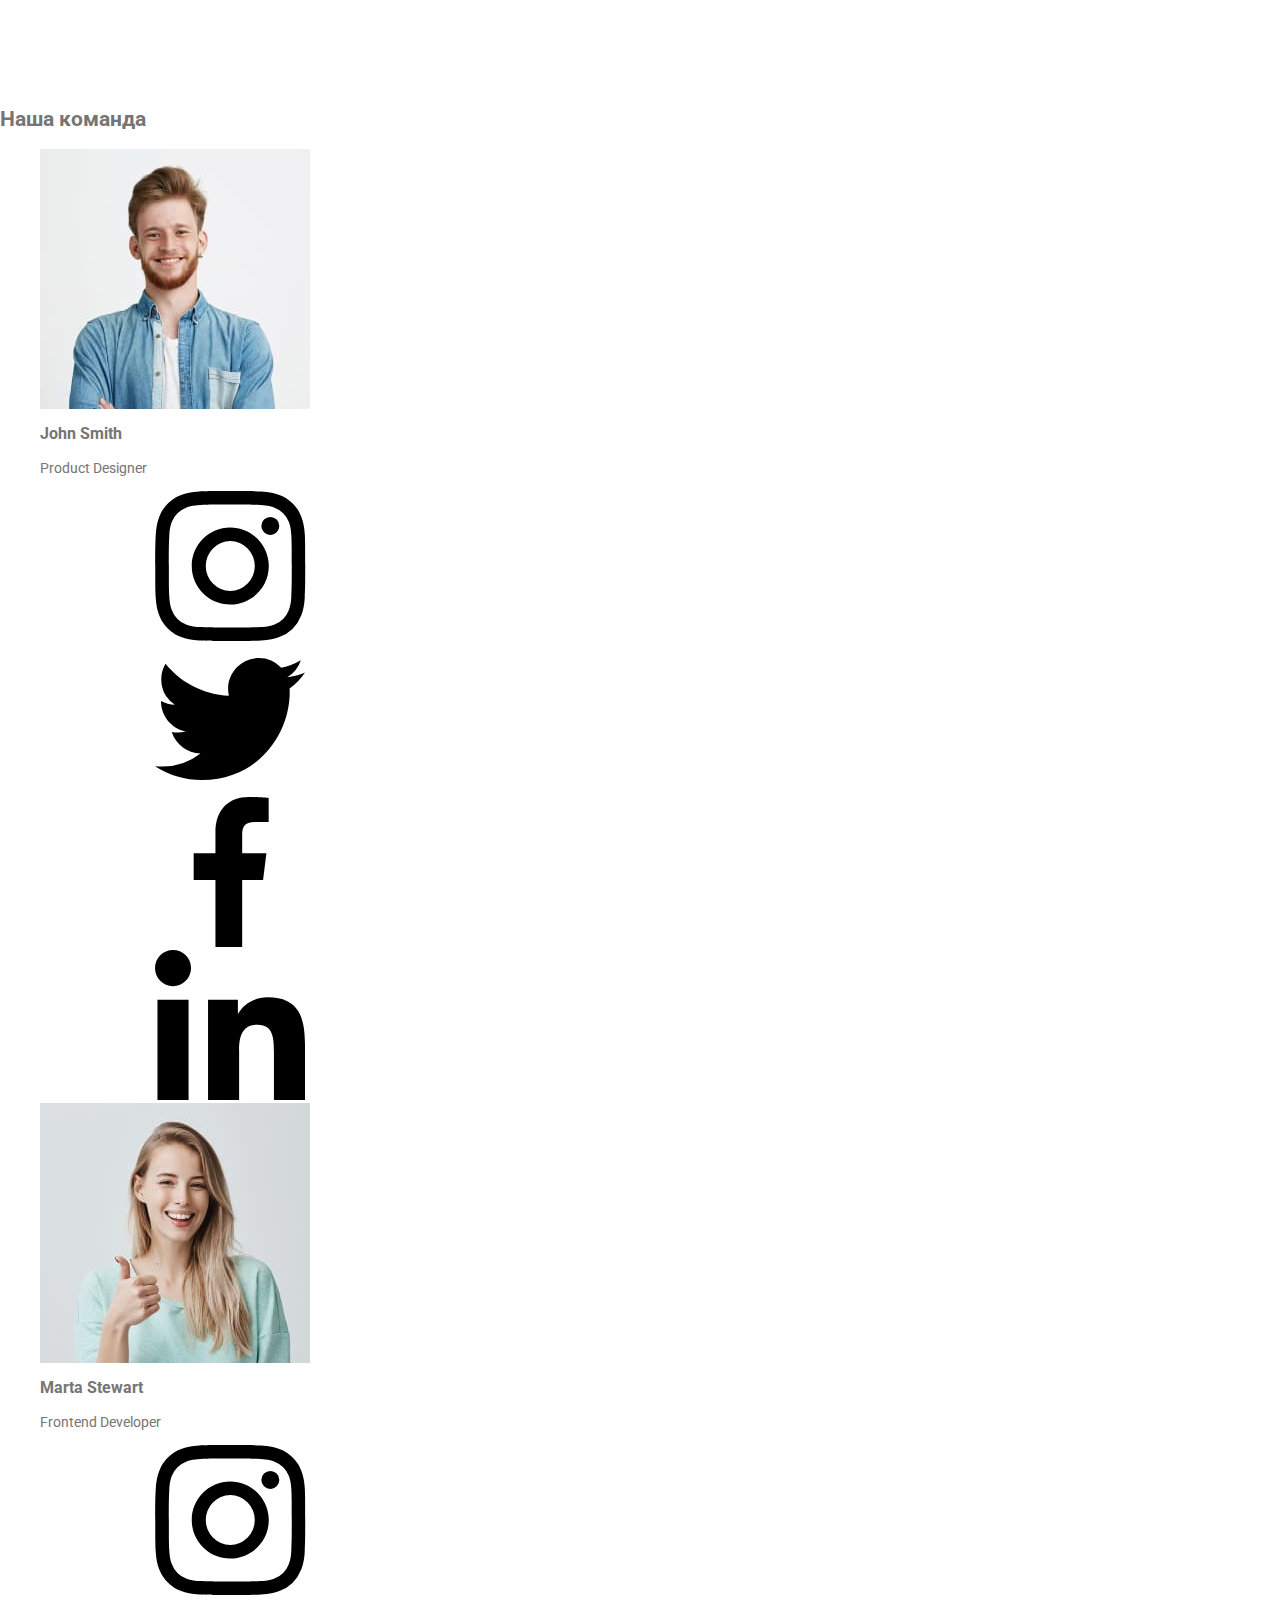
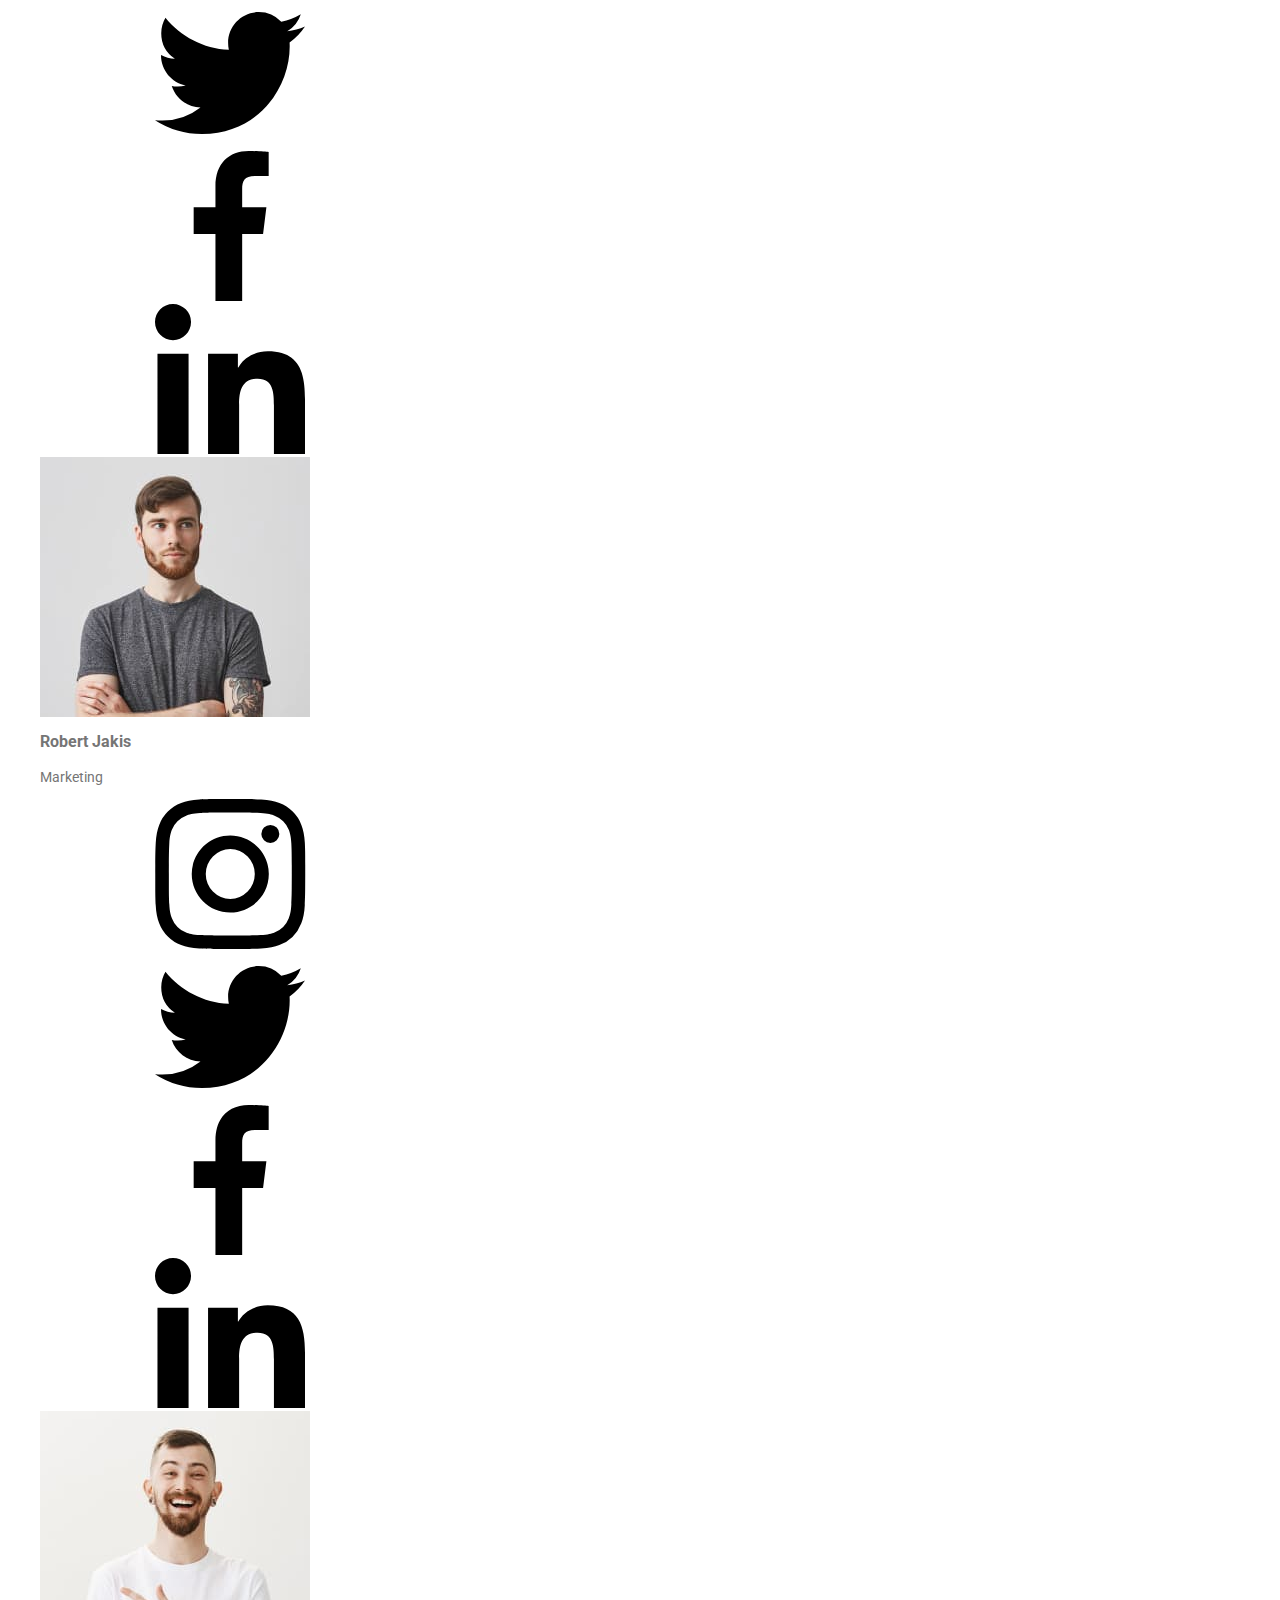
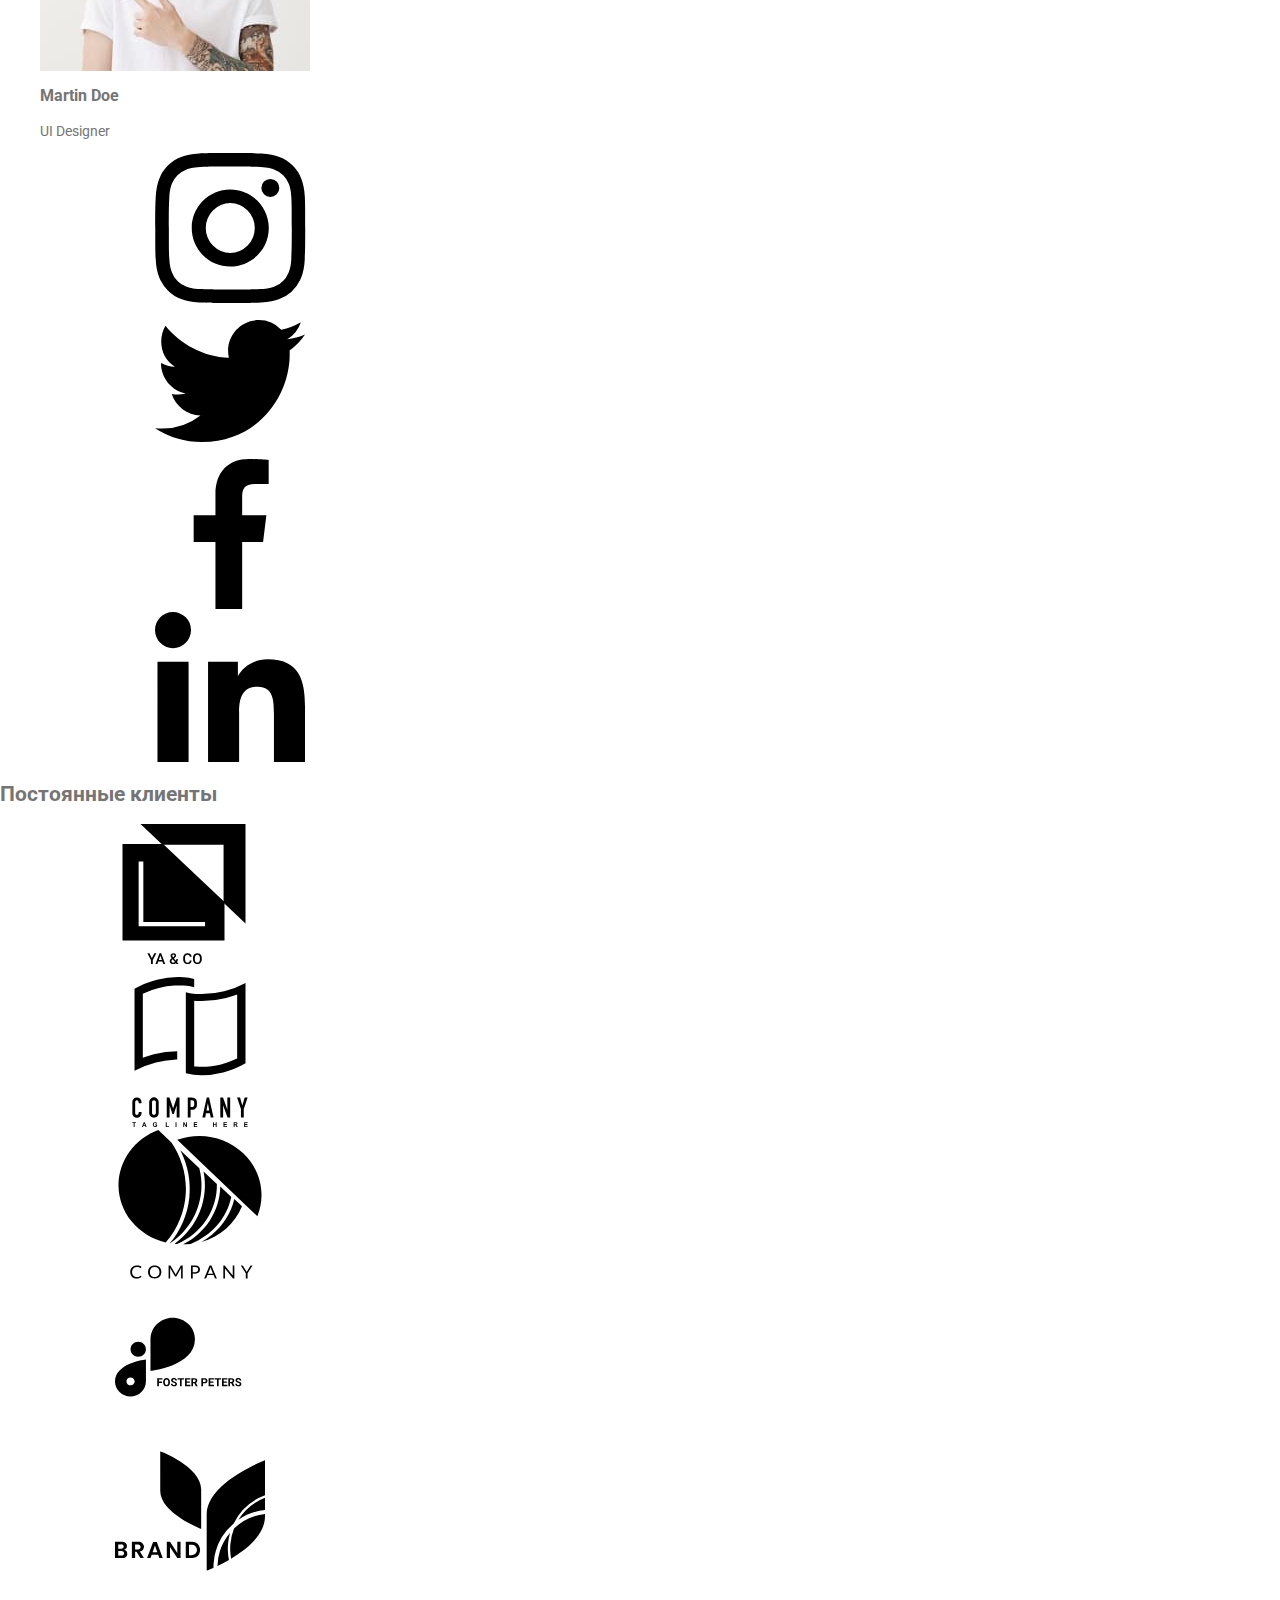
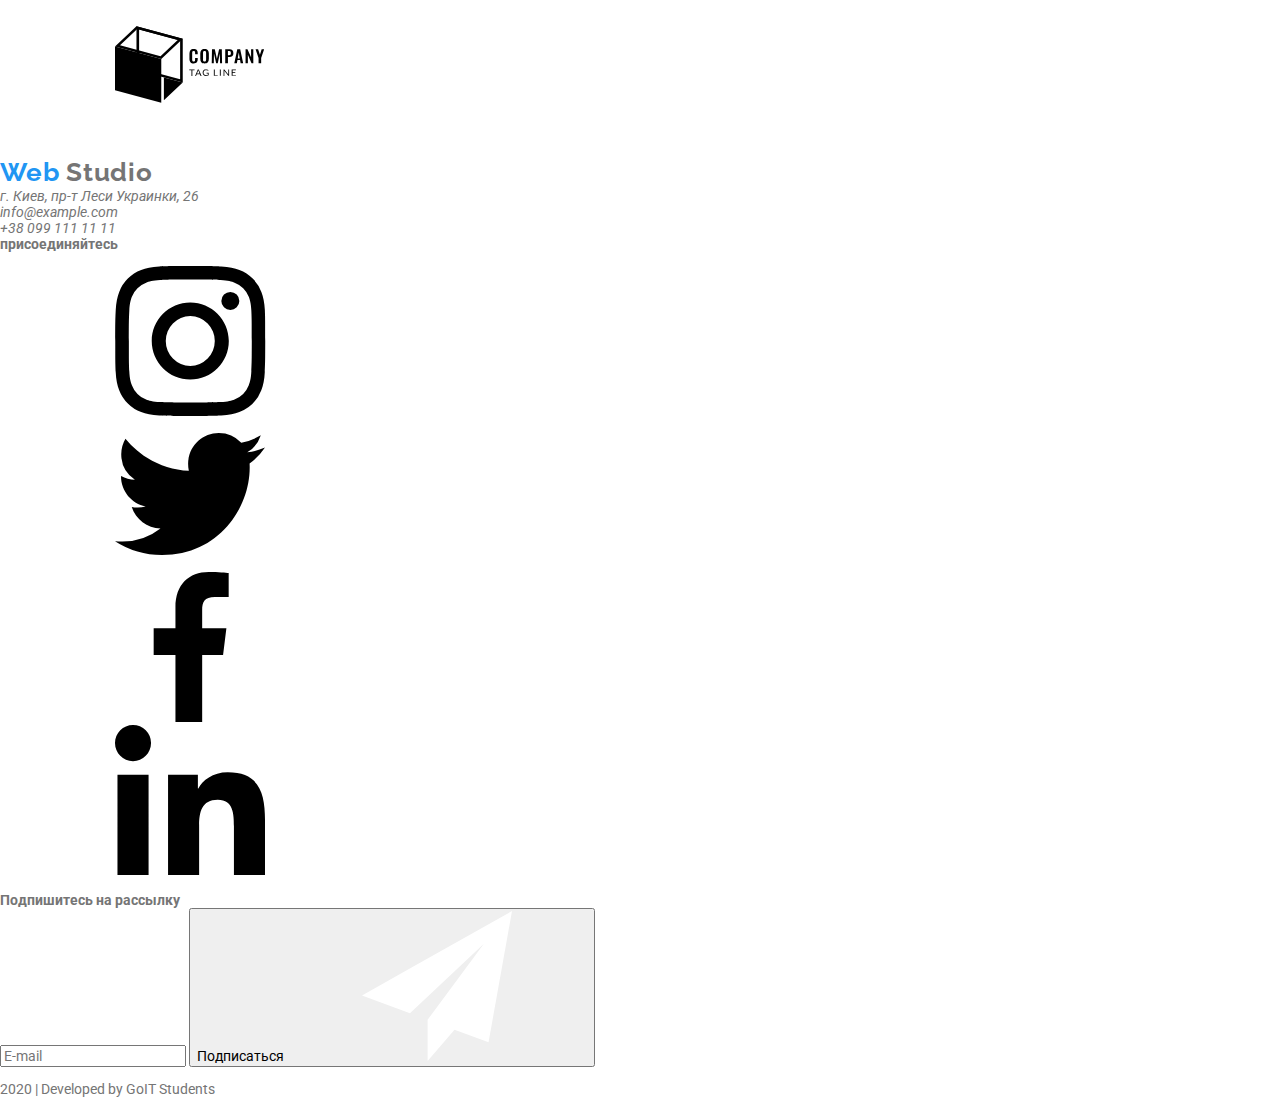
==== commit 4d2c90e4: "перенос в sass our-work" ====
--- a/index.html
+++ b/index.html
@@ -65,7 +65,7 @@
       </section>
 
       <!--Раздел "Особенность комании"-->
-      <section class="section features">
+      <section class="features">
         <div class="features-area">
           <!--Скрыть "Особенность"-->
           <h2 class="visually-hidden">Особенность</h2>
@@ -124,11 +124,11 @@
       </section>
 
       <!--Раздел "Чем мы занимаемся"-->
-      <section class="section work">
-        <div class="container">
+      <section class="work">
+        <div class="work-area">
           <h2 class="title">Чем мы занимаемся</h2>
-          <ul>
-            <li>
+          <ul class="work-list">
+            <li class="list-item">
               <div class="work-card">
                 <img
                   src="./images/index-work-01.jpg"
@@ -139,7 +139,7 @@
                 <p class="text">Десктопные приложения</p>
               </div>
             </li>
-            <li>
+            <li class="list-item">
               <div class="work-card">
                 <img
                   src="./images/index-work-02.jpg"
@@ -150,7 +150,7 @@
                 <p class="text">Мобильные приложения</p>
               </div>
             </li>
-            <li>
+            <li class="list-item">
               <div class="work-card">
                 <img
                   src="./images/index-work-03.jpg"
--- a/css/main.min.css
+++ b/css/main.min.css
@@ -1,2 +1,2 @@
-html{-webkit-box-sizing:border-box;box-sizing:border-box}*,*::before,*::after{-webkit-box-sizing:inherit;box-sizing:inherit}body{font-family:Roboto, sans-serif;font-size:14px;color:#757575;background-color:#fff}a{color:inherit;text-decoration:none}li{list-style:none}img{display:block;max-width:100%;height:auto}.checkbox,.features h2{position:absolute;width:1px;height:1px;margin:-1px;padding:0;border:0;clip:rect(0 0 0 0);overflow:hidden}.page-header,.features{margin-left:auto;margin-right:auto;padding-left:15px;padding-right:15px;width:1200px}.site-nav .link:hover,.contacts .mail-tel:hover,.site-nav .link:focus,.contacts .mail-tel:focus{color:#2196f3;cursor:pointer}.features-area{padding-top:94px;padding-bottom:94px}.features-item .title{color:#212121}.features-item .text{color:#757575}.logo{font-family:Raleway, sans-serif;font-weight:700;font-size:26px;line-height:1.19;letter-spacing:0.03em;cursor:pointer}.logo-left{color:#2196f3}.page-header{display:-webkit-box;display:-ms-flexbox;display:flex;-webkit-box-align:center;-ms-flex-align:center;align-items:center;min-height:80px;color:#212121}.page-header .logo{margin-right:85px}.site-nav,.contacts{display:-webkit-box;display:-ms-flexbox;display:flex;margin-top:0;margin-bottom:0;padding-left:0}.site-nav li:not(:last-child){margin-right:50px}.site-nav .link{display:inline-block;padding-top:32px;padding-bottom:32px;font-weight:500;line-height:1.14;letter-spacing:0.02em;color:#212121;-webkit-transition:color 250ms cubic-bezier(0.4, 0, 0.2, 1);transition:color 250ms cubic-bezier(0.4, 0, 0.2, 1)}.current-page{position:relative;color:#2196f3}.current-page::after{position:absolute;bottom:0;left:0;content:"";display:block;width:100%;height:4px;border-radius:2px;background-color:#2196f3}.contacts{margin-left:auto}.contacts li:not(:last-child){margin-right:30px}.contacts .mail-tel{display:-webkit-box;display:-ms-flexbox;display:flex;-webkit-box-align:center;-ms-flex-align:center;align-items:center;color:#757575;-webkit-transition:color 250ms cubic-bezier(0.4, 0, 0.2, 1);transition:color 250ms cubic-bezier(0.4, 0, 0.2, 1)}.icon-contacts{margin-right:10px;fill:currentColor}.hero{padding-top:200px;padding-bottom:200px;margin-left:auto;margin-right:auto;max-width:1600px;height:600px;text-align:center;color:#ffffff;background-image:-webkit-gradient(linear, left top, left bottom, from(rgba(47,48,58,0.8)), to(rgba(47,48,58,0.8))),url(../images/index-hero-01.jpg);background-image:linear-gradient(rgba(47,48,58,0.8), rgba(47,48,58,0.8)),url(../images/index-hero-01.jpg);background-repeat:no-repeat;background-position:center}.hero h1{margin-top:0;margin-bottom:46px;font-weight:900;font-size:44px;line-height:1.36;letter-spacing:0.06em;text-transform:uppercase}.hero .button-order{-webkit-box-sizing:border-box;box-sizing:border-box;padding-top:10px;padding-bottom:10px;padding-left:32px;padding-right:32px;border:0;border-radius:4px;font-weight:700;font-size:16px;line-height:1.87;letter-spacing:0.06em;color:#ffffff;background-color:#2196f3;cursor:pointer}.backdrop{position:fixed;top:0;left:0;width:100%;height:100%;background-color:rgba(0,0,0,0.2);-webkit-transition:opacity 250ms cubic-bezier(0.4, 0, 0.2, 1),visibility 250ms cubic-bezier(0.4, 0, 0.2, 1);transition:opacity 250ms cubic-bezier(0.4, 0, 0.2, 1),visibility 250ms cubic-bezier(0.4, 0, 0.2, 1)}.is-hidden{visibility:hidden;opacity:0;pointer-events:none}.order{position:absolute;top:50%;left:50%;-webkit-transform:translate(-50%, -50%);transform:translate(-50%, -50%);padding:40px;min-width:528px;min-height:581px;background-color:#ffffff;-webkit-box-shadow:0px 2px 1px rgba(0,0,0,0.2),0px 1px 1px rgba(0,0,0,0.14),0px 1px 3px rgba(0,0,0,0.12);box-shadow:0px 2px 1px rgba(0,0,0,0.2),0px 1px 1px rgba(0,0,0,0.14),0px 1px 3px rgba(0,0,0,0.12);border-radius:4px}.order-title{margin:0 0 30px 0;padding:0;font-family:Roboto;font-style:normal;font-weight:bold;font-size:20px;line-height:1.15;text-align:center;letter-spacing:0.03em;color:#212121}.order-name,.order-tel,.order-email,.order-comment,.order-agree{position:relative;display:block;font-family:Roboto;font-style:normal;font-weight:normal;font-size:14px;color:#757575}.agree>a{color:#2196f3;text-decoration:underline}.order-name,.order-tel,.order-email,.order-comment{line-height:1.14;letter-spacing:0.01em}.order-agree{line-height:1.71;letter-spacing:0.03em;text-align:center}.order-name,.order-tel,.order-email{margin-bottom:28px}.order-comment{margin-bottom:20px}.order-agree{margin-bottom:30px}.order-name>input,.order-tel>input,.order-email>input,.order-comment>textarea{display:block;width:100%;padding-top:12px;padding-bottom:12px;border:1px solid rgba(33,33,33,0.2);border-radius:4px;font-family:Roboto;font-style:normal;font-weight:normal;font-size:14px;line-height:1.14;letter-spacing:0.01em;color:#757575}.order-name>input,.order-tel>input,.order-email>input{padding-left:42px;padding-right:18px;height:40px}.order-comment>textarea{resize:none;padding-left:16px;padding-right:16px;height:120px}.order-name .name,.order-tel .tel,.order-email .email{position:absolute;top:50%;left:42px;-webkit-transform:translateY(-50%);transform:translateY(-50%);-webkit-transition:top 250ms cubic-bezier(0.4, 0, 0.2, 1),left 250ms cubic-bezier(0.4, 0, 0.2, 1);transition:top 250ms cubic-bezier(0.4, 0, 0.2, 1),left 250ms cubic-bezier(0.4, 0, 0.2, 1)}.order-comment .comment{position:absolute;top:12px;left:16px;-webkit-transition:top 250ms cubic-bezier(0.4, 0, 0.2, 1);transition:top 250ms cubic-bezier(0.4, 0, 0.2, 1)}.form-input:not(:placeholder-shown)+.name,.form-input:not(:placeholder-shown)+.tel,.form-input:not(:placeholder-shown)+.email,.form-input:not(:placeholder-shown)+.comment{top:-10px;left:16px;color:#2196f3}.form-icon{position:absolute;top:50%;left:16px;-webkit-transform:translateY(-50%);transform:translateY(-50%);width:18px;height:18px;fill:#212121;-webkit-transition:fill 250ms cubic-bezier(0.4, 0, 0.2, 1);transition:fill 250ms cubic-bezier(0.4, 0, 0.2, 1)}.form-input:not(:placeholder-shown) ~ .form-icon{fill:#2196f3}.agree{padding-left:30px}.icon-checkbox,.icon-noncheckbox{position:absolute;top:50%;-webkit-transform:translateY(-50%);transform:translateY(-50%);left:15px;width:15px;height:15px;-webkit-transition:opacity 250ms cubic-bezier(0.4, 0, 0.2, 1);transition:opacity 250ms cubic-bezier(0.4, 0, 0.2, 1)}.icon-checkbox{opacity:0}.checkbox:checked ~ .icon-checkbox{opacity:1}.checkbox:checked ~ .icon-noncheckbox{opacity:0}.button-send{display:block;margin-left:auto;margin-right:auto;padding-top:10px;padding-bottom:10px;padding-left:55px;padding-right:55px;font-family:Roboto;font-style:normal;font-weight:bold;font-size:16px;line-height:1.87;letter-spacing:0.06em;color:#fff;border:0;background:#2196f3;-webkit-box-shadow:0px 4px 4px rgba(0,0,0,0.15);box-shadow:0px 4px 4px rgba(0,0,0,0.15);border-radius:4px;cursor:pointer}.button-close{position:absolute;top:-9px;right:-9px;width:30px;width:30px;height:30px;border:0;border-radius:50%;background:#fff;-webkit-box-shadow:0px 2px 1px rgba(0,0,0,0.2),0px 1px 1px rgba(0,0,0,0.14),0px 1px 3px rgba(0,0,0,0.12);box-shadow:0px 2px 1px rgba(0,0,0,0.2),0px 1px 1px rgba(0,0,0,0.14),0px 1px 3px rgba(0,0,0,0.12);cursor:pointer}.form-close{position:absolute;top:50%;left:50%;-webkit-transform:translate(-50%, -50%);transform:translate(-50%, -50%);width:11px;height:11px}.features ul{display:-webkit-box;display:-ms-flexbox;display:flex;margin-top:0;margin-bottom:0;padding-left:0}.features-item{width:calc((100%-90px) / 4)}.features-item:not(:last-child){margin-right:30px}.features-item .title,.features-item .text{margin-top:0;margin-bottom:0}.features-item .title{margin-bottom:10px;font-size:14px;line-height:1.14;letter-spacing:0.03em;text-transform:uppercase}.features-item .text{line-height:1.71;letter-spacing:0.03em}.features .icon-box{display:block;width:270px;height:120px;margin-bottom:30px;padding-top:25px;padding-bottom:25px;padding-left:100px;padding-right:100px;border-radius:4px;background:#f5f4fa}.features .icon-box .icon{width:70px;height:70px}
+html{-webkit-box-sizing:border-box;box-sizing:border-box}*,*::before,*::after{-webkit-box-sizing:inherit;box-sizing:inherit}body{font-family:Roboto, sans-serif;font-size:14px;color:#757575;background-color:#fff}a{color:inherit;text-decoration:none}li{list-style:none}img{display:block;max-width:100%;height:auto}.checkbox,.features h2{position:absolute;width:1px;height:1px;margin:-1px;padding:0;border:0;clip:rect(0 0 0 0);overflow:hidden}.page-header,.features,.work-area{margin-left:auto;margin-right:auto;padding-left:15px;padding-right:15px;width:1200px}.site-nav .link:hover,.contacts .mail-tel:hover,.site-nav .link:focus,.contacts .mail-tel:focus{color:#2196f3;cursor:pointer}.features-area,.work{padding-top:94px;padding-bottom:94px}.features-item .title,.work .title{color:#212121}.features-item .text{color:#757575}.logo{font-family:Raleway, sans-serif;font-weight:700;font-size:26px;line-height:1.19;letter-spacing:0.03em;cursor:pointer}.logo-left{color:#2196f3}.page-header{display:-webkit-box;display:-ms-flexbox;display:flex;-webkit-box-align:center;-ms-flex-align:center;align-items:center;min-height:80px;color:#212121}.page-header .logo{margin-right:85px}.site-nav,.contacts{display:-webkit-box;display:-ms-flexbox;display:flex;margin-top:0;margin-bottom:0;padding-left:0}.site-nav li:not(:last-child){margin-right:50px}.site-nav .link{display:inline-block;padding-top:32px;padding-bottom:32px;font-weight:500;line-height:1.14;letter-spacing:0.02em;color:#212121;-webkit-transition:color 250ms cubic-bezier(0.4, 0, 0.2, 1);transition:color 250ms cubic-bezier(0.4, 0, 0.2, 1)}.current-page{position:relative;color:#2196f3}.current-page::after{position:absolute;bottom:0;left:0;content:"";display:block;width:100%;height:4px;border-radius:2px;background-color:#2196f3}.contacts{margin-left:auto}.contacts li:not(:last-child){margin-right:30px}.contacts .mail-tel{display:-webkit-box;display:-ms-flexbox;display:flex;-webkit-box-align:center;-ms-flex-align:center;align-items:center;color:#757575;-webkit-transition:color 250ms cubic-bezier(0.4, 0, 0.2, 1);transition:color 250ms cubic-bezier(0.4, 0, 0.2, 1)}.icon-contacts{margin-right:10px;fill:currentColor}.hero{padding-top:200px;padding-bottom:200px;margin-left:auto;margin-right:auto;max-width:1600px;height:600px;text-align:center;color:#ffffff;background-image:-webkit-gradient(linear, left top, left bottom, from(rgba(47,48,58,0.8)), to(rgba(47,48,58,0.8))),url(../images/index-hero-01.jpg);background-image:linear-gradient(rgba(47,48,58,0.8), rgba(47,48,58,0.8)),url(../images/index-hero-01.jpg);background-repeat:no-repeat;background-position:center}.hero h1{margin-top:0;margin-bottom:46px;font-weight:900;font-size:44px;line-height:1.36;letter-spacing:0.06em;text-transform:uppercase}.hero .button-order{-webkit-box-sizing:border-box;box-sizing:border-box;padding-top:10px;padding-bottom:10px;padding-left:32px;padding-right:32px;border:0;border-radius:4px;font-weight:700;font-size:16px;line-height:1.87;letter-spacing:0.06em;color:#ffffff;background-color:#2196f3;cursor:pointer}.backdrop{position:fixed;top:0;left:0;width:100%;height:100%;background-color:rgba(0,0,0,0.2);-webkit-transition:opacity 250ms cubic-bezier(0.4, 0, 0.2, 1),visibility 250ms cubic-bezier(0.4, 0, 0.2, 1);transition:opacity 250ms cubic-bezier(0.4, 0, 0.2, 1),visibility 250ms cubic-bezier(0.4, 0, 0.2, 1)}.is-hidden{visibility:hidden;opacity:0;pointer-events:none}.order{position:absolute;top:50%;left:50%;-webkit-transform:translate(-50%, -50%);transform:translate(-50%, -50%);padding:40px;min-width:528px;min-height:581px;background-color:#ffffff;-webkit-box-shadow:0px 2px 1px rgba(0,0,0,0.2),0px 1px 1px rgba(0,0,0,0.14),0px 1px 3px rgba(0,0,0,0.12);box-shadow:0px 2px 1px rgba(0,0,0,0.2),0px 1px 1px rgba(0,0,0,0.14),0px 1px 3px rgba(0,0,0,0.12);border-radius:4px}.order-title{margin:0 0 30px 0;padding:0;font-family:Roboto;font-style:normal;font-weight:bold;font-size:20px;line-height:1.15;text-align:center;letter-spacing:0.03em;color:#212121}.order-name,.order-tel,.order-email,.order-comment,.order-agree{position:relative;display:block;font-family:Roboto;font-style:normal;font-weight:normal;font-size:14px;color:#757575}.agree>a{color:#2196f3;text-decoration:underline}.order-name,.order-tel,.order-email,.order-comment{line-height:1.14;letter-spacing:0.01em}.order-agree{line-height:1.71;letter-spacing:0.03em;text-align:center}.order-name,.order-tel,.order-email{margin-bottom:28px}.order-comment{margin-bottom:20px}.order-agree{margin-bottom:30px}.order-name>input,.order-tel>input,.order-email>input,.order-comment>textarea{display:block;width:100%;padding-top:12px;padding-bottom:12px;border:1px solid rgba(33,33,33,0.2);border-radius:4px;font-family:Roboto;font-style:normal;font-weight:normal;font-size:14px;line-height:1.14;letter-spacing:0.01em;color:#757575}.order-name>input,.order-tel>input,.order-email>input{padding-left:42px;padding-right:18px;height:40px}.order-comment>textarea{resize:none;padding-left:16px;padding-right:16px;height:120px}.order-name .name,.order-tel .tel,.order-email .email{position:absolute;top:50%;left:42px;-webkit-transform:translateY(-50%);transform:translateY(-50%);-webkit-transition:top 250ms cubic-bezier(0.4, 0, 0.2, 1),left 250ms cubic-bezier(0.4, 0, 0.2, 1);transition:top 250ms cubic-bezier(0.4, 0, 0.2, 1),left 250ms cubic-bezier(0.4, 0, 0.2, 1)}.order-comment .comment{position:absolute;top:12px;left:16px;-webkit-transition:top 250ms cubic-bezier(0.4, 0, 0.2, 1);transition:top 250ms cubic-bezier(0.4, 0, 0.2, 1)}.form-input:not(:placeholder-shown)+.name,.form-input:not(:placeholder-shown)+.tel,.form-input:not(:placeholder-shown)+.email,.form-input:not(:placeholder-shown)+.comment{top:-10px;left:16px;color:#2196f3}.form-icon{position:absolute;top:50%;left:16px;-webkit-transform:translateY(-50%);transform:translateY(-50%);width:18px;height:18px;fill:#212121;-webkit-transition:fill 250ms cubic-bezier(0.4, 0, 0.2, 1);transition:fill 250ms cubic-bezier(0.4, 0, 0.2, 1)}.form-input:not(:placeholder-shown) ~ .form-icon{fill:#2196f3}.agree{padding-left:30px}.icon-checkbox,.icon-noncheckbox{position:absolute;top:50%;-webkit-transform:translateY(-50%);transform:translateY(-50%);left:15px;width:15px;height:15px;-webkit-transition:opacity 250ms cubic-bezier(0.4, 0, 0.2, 1);transition:opacity 250ms cubic-bezier(0.4, 0, 0.2, 1)}.icon-checkbox{opacity:0}.checkbox:checked ~ .icon-checkbox{opacity:1}.checkbox:checked ~ .icon-noncheckbox{opacity:0}.button-send{display:block;margin-left:auto;margin-right:auto;padding-top:10px;padding-bottom:10px;padding-left:55px;padding-right:55px;font-family:Roboto;font-style:normal;font-weight:bold;font-size:16px;line-height:1.87;letter-spacing:0.06em;color:#fff;border:0;background:#2196f3;-webkit-box-shadow:0px 4px 4px rgba(0,0,0,0.15);box-shadow:0px 4px 4px rgba(0,0,0,0.15);border-radius:4px;cursor:pointer}.button-close{position:absolute;top:-9px;right:-9px;width:30px;width:30px;height:30px;border:0;border-radius:50%;background:#fff;-webkit-box-shadow:0px 2px 1px rgba(0,0,0,0.2),0px 1px 1px rgba(0,0,0,0.14),0px 1px 3px rgba(0,0,0,0.12);box-shadow:0px 2px 1px rgba(0,0,0,0.2),0px 1px 1px rgba(0,0,0,0.14),0px 1px 3px rgba(0,0,0,0.12);cursor:pointer}.form-close{position:absolute;top:50%;left:50%;-webkit-transform:translate(-50%, -50%);transform:translate(-50%, -50%);width:11px;height:11px}.features ul{display:-webkit-box;display:-ms-flexbox;display:flex;margin-top:0;margin-bottom:0;padding-left:0}.features-item{width:calc((100%-90px) / 4)}.features-item:not(:last-child){margin-right:30px}.features-item .title,.features-item .text{margin-top:0;margin-bottom:0}.features-item .title{margin-bottom:10px;font-size:14px;line-height:1.14;letter-spacing:0.03em;text-transform:uppercase}.features-item .text{line-height:1.71;letter-spacing:0.03em}.features .icon-box{display:block;width:270px;height:120px;margin-bottom:30px;padding-top:25px;padding-bottom:25px;padding-left:100px;padding-right:100px;border-radius:4px;background:#f5f4fa}.features .icon-box .icon{width:70px;height:70px}.work .title{margin-bottom:50px;font-size:36px;line-height:1.17;text-align:center;letter-spacing:0.03em}.work h2,.work p,.work ul{margin-top:0;margin-bottom:0}.work-list{display:-webkit-box;display:-ms-flexbox;display:flex;padding-left:0}.work-list .list-item{width:calc((100%-60px) / 3)}.work-list .list-item:not(:last-child){margin-right:30px}.work-card{position:relative}.work-card img{margin-bottom:0}.work-card .text{position:absolute;bottom:0;left:0;padding-top:27px;padding-bottom:27px;width:100%;min-height:70px;text-align:center;font-weight:700;line-height:1.14;letter-spacing:0.03em;text-transform:uppercase;text-align:center;background:rgba(47,48,58,0.8);color:#ffffff}
 /*# sourceMappingURL=main.min.css.map */--- a/css/main.css
+++ b/css/main.css
@@ -1,14 +1,14 @@
 @charset "UTF-8";
 html {
   -webkit-box-sizing: border-box;
-  box-sizing: border-box;
+          box-sizing: border-box;
 }
 
 *,
 *::before,
 *::after {
   -webkit-box-sizing: inherit;
-  box-sizing: inherit;
+          box-sizing: inherit;
 }
 
 body {
@@ -33,8 +33,7 @@
   height: auto;
 }
 
-.checkbox,
-.features h2 {
+.checkbox, .features h2 {
   position: absolute;
   width: 1px;
   height: 1px;
@@ -45,8 +44,7 @@
   overflow: hidden;
 }
 
-.page-header,
-.features {
+.page-header, .features, .work-area {
   margin-left: auto;
   margin-right: auto;
   padding-left: 15px;
@@ -54,20 +52,17 @@
   width: 1200px;
 }
 
-.site-nav .link:hover,
-.contacts .mail-tel:hover,
-.site-nav .link:focus,
-.contacts .mail-tel:focus {
+.site-nav .link:hover, .contacts .mail-tel:hover, .site-nav .link:focus, .contacts .mail-tel:focus {
   color: #2196f3;
   cursor: pointer;
 }
 
-.features-area {
+.features-area, .work {
   padding-top: 94px;
   padding-bottom: 94px;
 }
 
-.features-item .title {
+.features-item .title, .work .title {
   color: #212121;
 }
 
@@ -95,8 +90,8 @@
   display: -ms-flexbox;
   display: flex;
   -webkit-box-align: center;
-  -ms-flex-align: center;
-  align-items: center;
+      -ms-flex-align: center;
+          align-items: center;
   min-height: 80px;
   color: #212121;
 }
@@ -161,8 +156,8 @@
   display: -ms-flexbox;
   display: flex;
   -webkit-box-align: center;
-  -ms-flex-align: center;
-  align-items: center;
+      -ms-flex-align: center;
+          align-items: center;
   color: #757575;
   -webkit-transition: color 250ms cubic-bezier(0.4, 0, 0.2, 1);
   transition: color 250ms cubic-bezier(0.4, 0, 0.2, 1);
@@ -182,19 +177,8 @@
   height: 600px;
   text-align: center;
   color: #ffffff;
-  background-image: -webkit-gradient(
-      linear,
-      left top,
-      left bottom,
-      from(rgba(47, 48, 58, 0.8)),
-      to(rgba(47, 48, 58, 0.8))
-    ),
-    url(../images/index-hero-01.jpg);
-  background-image: linear-gradient(
-      rgba(47, 48, 58, 0.8),
-      rgba(47, 48, 58, 0.8)
-    ),
-    url(../images/index-hero-01.jpg);
+  background-image: -webkit-gradient(linear, left top, left bottom, from(rgba(47, 48, 58, 0.8)), to(rgba(47, 48, 58, 0.8))), url(../images/index-hero-01.jpg);
+  background-image: linear-gradient(rgba(47, 48, 58, 0.8), rgba(47, 48, 58, 0.8)), url(../images/index-hero-01.jpg);
   background-repeat: no-repeat;
   background-position: center;
 }
@@ -211,7 +195,7 @@
 
 .hero .button-order {
   -webkit-box-sizing: border-box;
-  box-sizing: border-box;
+          box-sizing: border-box;
   padding-top: 10px;
   padding-bottom: 10px;
   padding-left: 32px;
@@ -234,10 +218,8 @@
   width: 100%;
   height: 100%;
   background-color: rgba(0, 0, 0, 0.2);
-  -webkit-transition: opacity 250ms cubic-bezier(0.4, 0, 0.2, 1),
-    visibility 250ms cubic-bezier(0.4, 0, 0.2, 1);
-  transition: opacity 250ms cubic-bezier(0.4, 0, 0.2, 1),
-    visibility 250ms cubic-bezier(0.4, 0, 0.2, 1);
+  -webkit-transition: opacity 250ms cubic-bezier(0.4, 0, 0.2, 1), visibility 250ms cubic-bezier(0.4, 0, 0.2, 1);
+  transition: opacity 250ms cubic-bezier(0.4, 0, 0.2, 1), visibility 250ms cubic-bezier(0.4, 0, 0.2, 1);
 }
 
 .is-hidden {
@@ -251,15 +233,13 @@
   top: 50%;
   left: 50%;
   -webkit-transform: translate(-50%, -50%);
-  transform: translate(-50%, -50%);
+          transform: translate(-50%, -50%);
   padding: 40px;
   min-width: 528px;
   min-height: 581px;
   background-color: #ffffff;
-  -webkit-box-shadow: 0px 2px 1px rgba(0, 0, 0, 0.2),
-    0px 1px 1px rgba(0, 0, 0, 0.14), 0px 1px 3px rgba(0, 0, 0, 0.12);
-  box-shadow: 0px 2px 1px rgba(0, 0, 0, 0.2), 0px 1px 1px rgba(0, 0, 0, 0.14),
-    0px 1px 3px rgba(0, 0, 0, 0.12);
+  -webkit-box-shadow: 0px 2px 1px rgba(0, 0, 0, 0.2), 0px 1px 1px rgba(0, 0, 0, 0.14), 0px 1px 3px rgba(0, 0, 0, 0.12);
+          box-shadow: 0px 2px 1px rgba(0, 0, 0, 0.2), 0px 1px 1px rgba(0, 0, 0, 0.14), 0px 1px 3px rgba(0, 0, 0, 0.12);
   border-radius: 4px;
 }
 
@@ -366,11 +346,9 @@
   top: 50%;
   left: 42px;
   -webkit-transform: translateY(-50%);
-  transform: translateY(-50%);
-  -webkit-transition: top 250ms cubic-bezier(0.4, 0, 0.2, 1),
-    left 250ms cubic-bezier(0.4, 0, 0.2, 1);
-  transition: top 250ms cubic-bezier(0.4, 0, 0.2, 1),
-    left 250ms cubic-bezier(0.4, 0, 0.2, 1);
+          transform: translateY(-50%);
+  -webkit-transition: top 250ms cubic-bezier(0.4, 0, 0.2, 1), left 250ms cubic-bezier(0.4, 0, 0.2, 1);
+  transition: top 250ms cubic-bezier(0.4, 0, 0.2, 1), left 250ms cubic-bezier(0.4, 0, 0.2, 1);
 }
 
 .order-comment .comment {
@@ -395,7 +373,7 @@
   top: 50%;
   left: 16px;
   -webkit-transform: translateY(-50%);
-  transform: translateY(-50%);
+          transform: translateY(-50%);
   width: 18px;
   height: 18px;
   fill: #212121;
@@ -416,7 +394,7 @@
   position: absolute;
   top: 50%;
   -webkit-transform: translateY(-50%);
-  transform: translateY(-50%);
+          transform: translateY(-50%);
   left: 15px;
   width: 15px;
   height: 15px;
@@ -454,7 +432,7 @@
   border: 0;
   background: #2196f3;
   -webkit-box-shadow: 0px 4px 4px rgba(0, 0, 0, 0.15);
-  box-shadow: 0px 4px 4px rgba(0, 0, 0, 0.15);
+          box-shadow: 0px 4px 4px rgba(0, 0, 0, 0.15);
   border-radius: 4px;
   cursor: pointer;
 }
@@ -469,10 +447,8 @@
   border: 0;
   border-radius: 50%;
   background: #ffffff;
-  -webkit-box-shadow: 0px 2px 1px rgba(0, 0, 0, 0.2),
-    0px 1px 1px rgba(0, 0, 0, 0.14), 0px 1px 3px rgba(0, 0, 0, 0.12);
-  box-shadow: 0px 2px 1px rgba(0, 0, 0, 0.2), 0px 1px 1px rgba(0, 0, 0, 0.14),
-    0px 1px 3px rgba(0, 0, 0, 0.12);
+  -webkit-box-shadow: 0px 2px 1px rgba(0, 0, 0, 0.2), 0px 1px 1px rgba(0, 0, 0, 0.14), 0px 1px 3px rgba(0, 0, 0, 0.12);
+          box-shadow: 0px 2px 1px rgba(0, 0, 0, 0.2), 0px 1px 1px rgba(0, 0, 0, 0.14), 0px 1px 3px rgba(0, 0, 0, 0.12);
   cursor: pointer;
 }
 
@@ -481,7 +457,7 @@
   top: 50%;
   left: 50%;
   -webkit-transform: translate(-50%, -50%);
-  transform: translate(-50%, -50%);
+          transform: translate(-50%, -50%);
   width: 11px;
   height: 11px;
 }
@@ -539,4 +515,60 @@
   width: 70px;
   height: 70px;
 }
-/*# sourceMappingURL=main.css.map */
+
+.work .title {
+  margin-bottom: 50px;
+  font-size: 36px;
+  line-height: 1.17;
+  text-align: center;
+  letter-spacing: 0.03em;
+}
+
+.work h2,
+.work p,
+.work ul {
+  margin-top: 0;
+  margin-bottom: 0;
+}
+
+.work-list {
+  display: -webkit-box;
+  display: -ms-flexbox;
+  display: flex;
+  padding-left: 0;
+}
+
+.work-list .list-item {
+  width: calc((100%-60px) / 3);
+}
+
+.work-list .list-item:not(:last-child) {
+  margin-right: 30px;
+}
+
+.work-card {
+  position: relative;
+}
+
+.work-card img {
+  margin-bottom: 0;
+}
+
+.work-card .text {
+  position: absolute;
+  bottom: 0;
+  left: 0;
+  padding-top: 27px;
+  padding-bottom: 27px;
+  width: 100%;
+  min-height: 70px;
+  text-align: center;
+  font-weight: 700;
+  line-height: 1.14;
+  letter-spacing: 0.03em;
+  text-transform: uppercase;
+  text-align: center;
+  background: rgba(47, 48, 58, 0.8);
+  color: #ffffff;
+}
+/*# sourceMappingURL=main.css.map */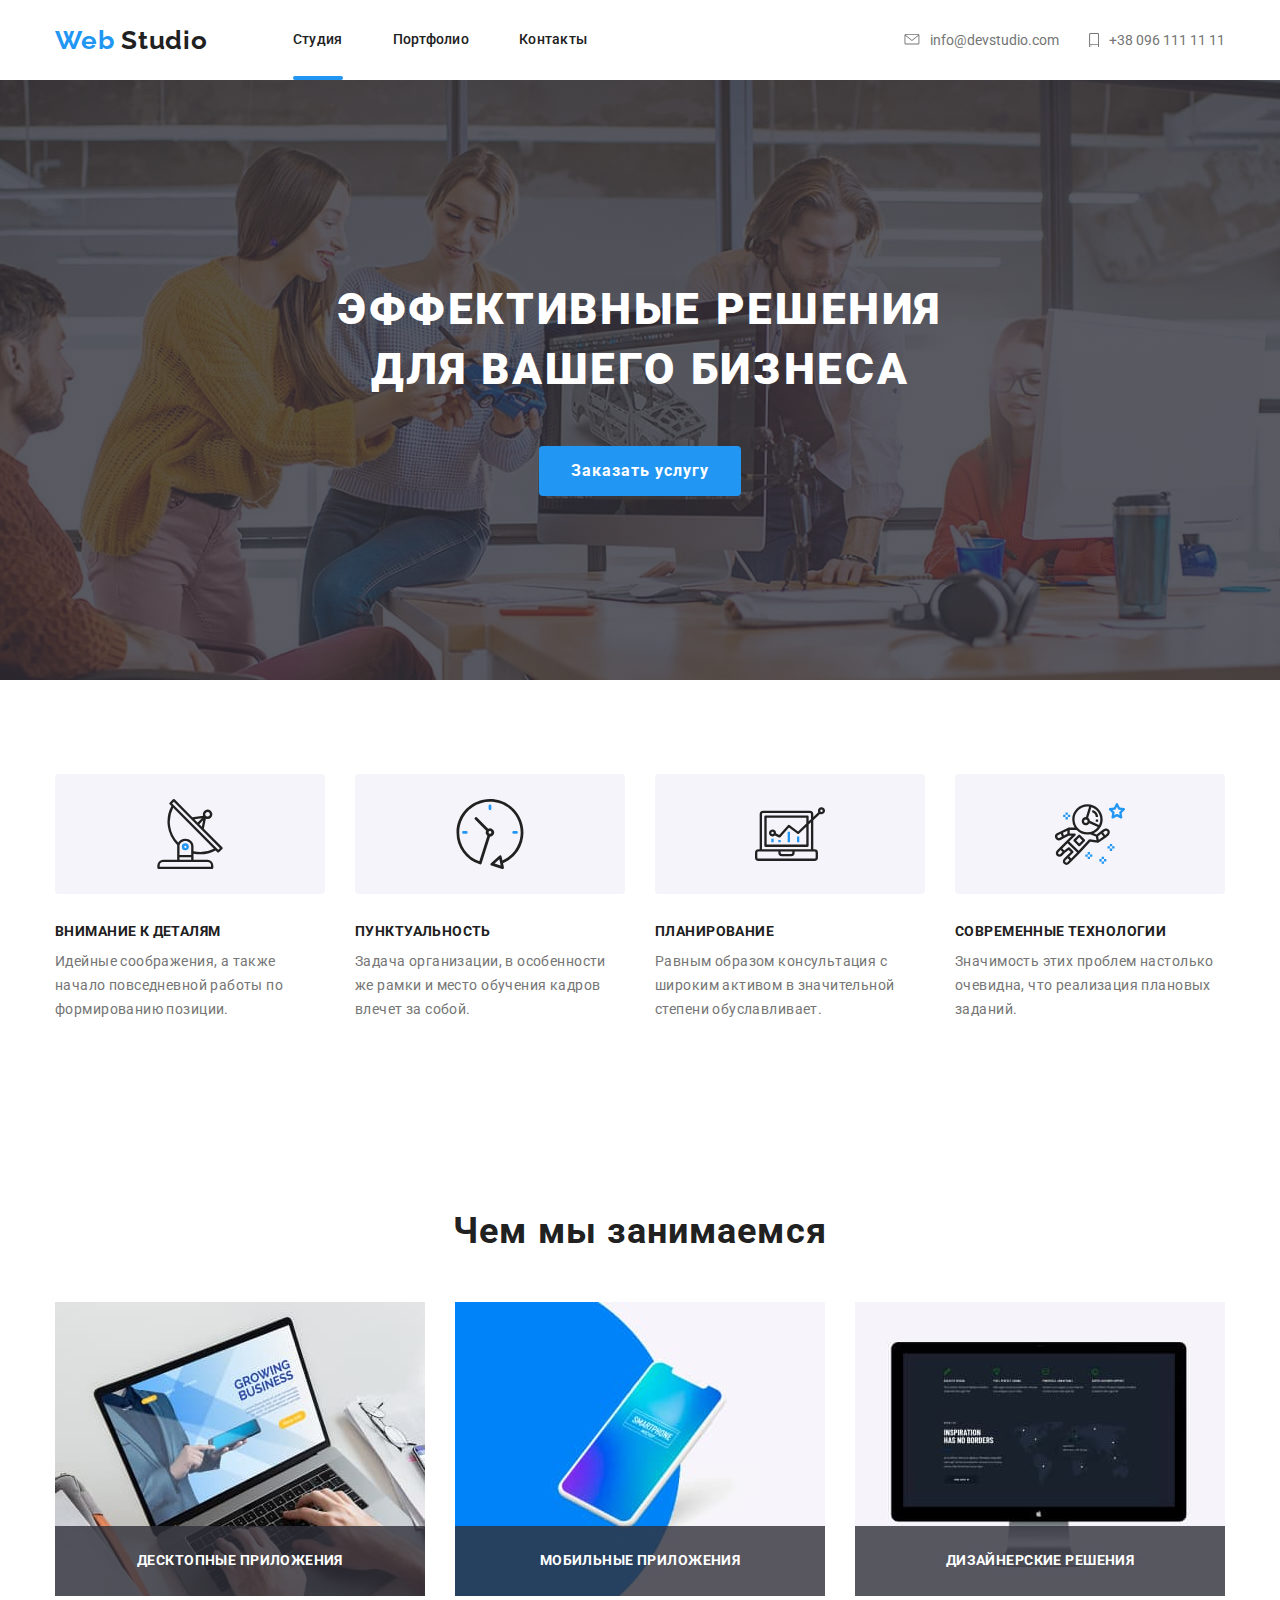
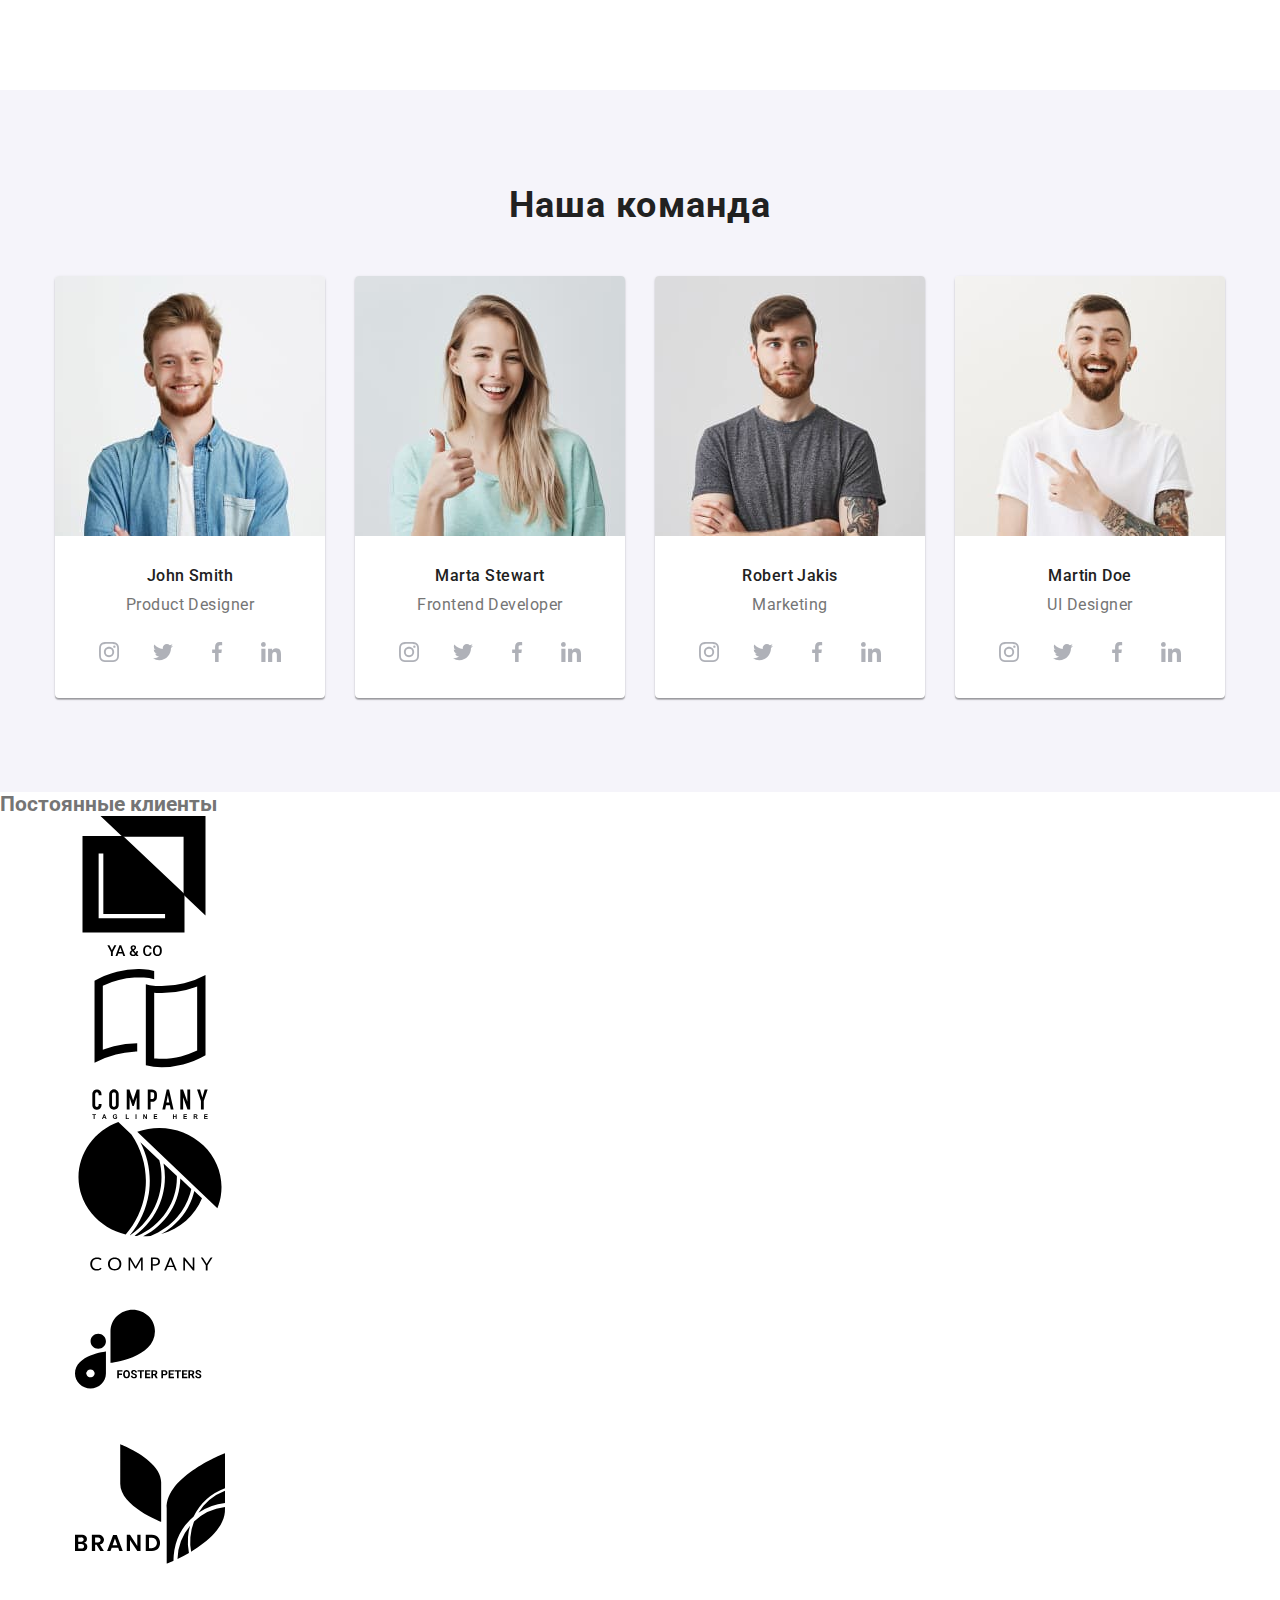
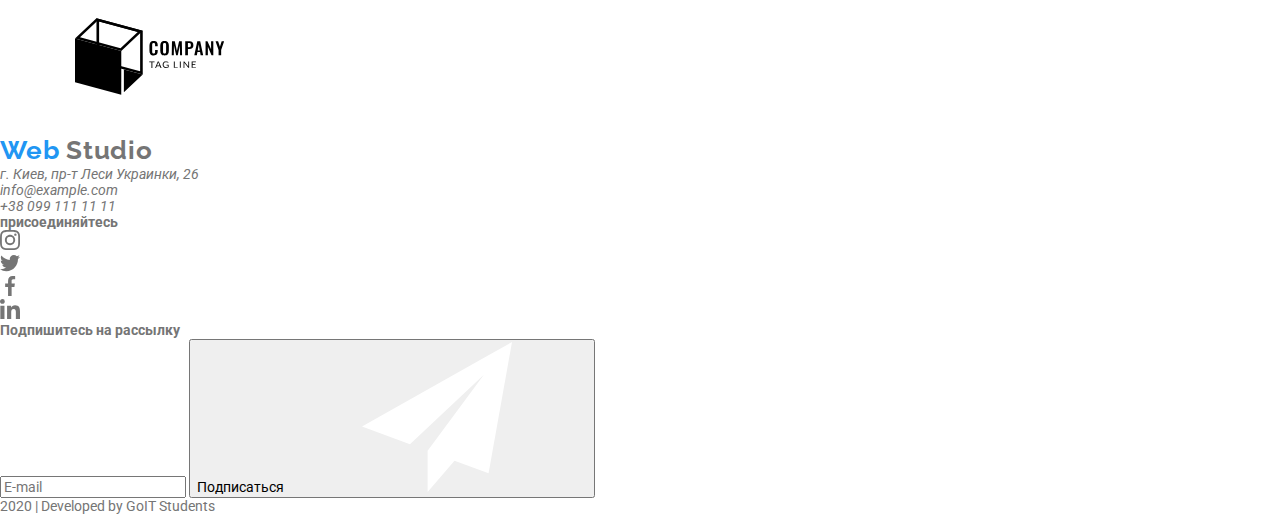
==== commit 177d530b: "перенос в sass team" ====
--- a/index.html
+++ b/index.html
@@ -72,7 +72,7 @@
           <!--Возможно необходимо будет заменить на "aria-label" в ссылке-->
           <ul>
             <li class="features-item">
-              <div class="icon-box">
+              <div class="features-icon">
                 <svg class="icon">
                   <use href="./images/sprite.svg#icon-feature-antenna"></use>
                 </svg>
@@ -84,7 +84,7 @@
               </p>
             </li>
             <li class="features-item">
-              <div class="icon-box">
+              <div class="features-icon">
                 <svg class="icon">
                   <use href="./images/sprite.svg#icon-feature-clock"></use>
                 </svg>
@@ -96,7 +96,7 @@
               </p>
             </li>
             <li class="features-item">
-              <div class="icon-box">
+              <div class="features-icon">
                 <svg class="icon">
                   <use href="./images/sprite.svg#icon-feature-diagram"></use>
                 </svg>
@@ -108,7 +108,7 @@
               </p>
             </li>
             <li class="features-item">
-              <div class="icon-box">
+              <div class="features-icon">
                 <svg class="icon">
                   <use href="./images/sprite.svg#icon-feature-astronaut"></use>
                 </svg>
@@ -166,8 +166,8 @@
       </section>
 
       <!--Раздел "Наша команда"-->
-      <section class="section team">
-        <div class="container">
+      <section class="team">
+        <div class="team-area">
           <h2 class="title">Наша команда</h2>
           <ul class="list">
             <li class="team-card">
@@ -179,7 +179,7 @@
               />
               <h3 class="title-name">John Smith</h3>
               <p class="text">Product Designer</p>
-              <ul class="social-links">
+              <ul class="team-social">
                 <li>
                   <a href="" aria-label="Ссылка на Instagram" class="link">
                     <svg class="icon-social">
@@ -219,7 +219,7 @@
               />
               <h3 class="title-name">Marta Stewart</h3>
               <p class="text">Frontend Developer</p>
-              <ul class="social-links">
+              <ul class="team-social">
                 <li>
                   <a href="" aria-label="Ссылка на Instagram" class="link">
                     <svg class="icon-social">
@@ -259,7 +259,7 @@
               />
               <h3 class="title-name">Robert Jakis</h3>
               <p class="text">Marketing</p>
-              <ul class="social-links">
+              <ul class="team-social">
                 <li>
                   <a href="" aria-label="Ссылка на Instagram" class="link">
                     <svg class="icon-social">
@@ -299,7 +299,7 @@
               />
               <h3 class="title-name">Martin Doe</h3>
               <p class="text">UI Designer</p>
-              <ul class="social-links">
+              <ul class="team-social">
                 <li>
                   <a href="" aria-label="Ссылка на Instagram" class="link">
                     <svg class="icon-social">
--- a/css/main.min.css
+++ b/css/main.min.css
@@ -1,2 +1,2 @@
-html{-webkit-box-sizing:border-box;box-sizing:border-box}*,*::before,*::after{-webkit-box-sizing:inherit;box-sizing:inherit}body{font-family:Roboto, sans-serif;font-size:14px;color:#757575;background-color:#fff}a{color:inherit;text-decoration:none}li{list-style:none}img{display:block;max-width:100%;height:auto}.checkbox,.features h2{position:absolute;width:1px;height:1px;margin:-1px;padding:0;border:0;clip:rect(0 0 0 0);overflow:hidden}.page-header,.features,.work-area{margin-left:auto;margin-right:auto;padding-left:15px;padding-right:15px;width:1200px}.site-nav .link:hover,.contacts .mail-tel:hover,.site-nav .link:focus,.contacts .mail-tel:focus{color:#2196f3;cursor:pointer}.features-area,.work{padding-top:94px;padding-bottom:94px}.features-item .title,.work .title{color:#212121}.features-item .text{color:#757575}.logo{font-family:Raleway, sans-serif;font-weight:700;font-size:26px;line-height:1.19;letter-spacing:0.03em;cursor:pointer}.logo-left{color:#2196f3}.page-header{display:-webkit-box;display:-ms-flexbox;display:flex;-webkit-box-align:center;-ms-flex-align:center;align-items:center;min-height:80px;color:#212121}.page-header .logo{margin-right:85px}.site-nav,.contacts{display:-webkit-box;display:-ms-flexbox;display:flex;margin-top:0;margin-bottom:0;padding-left:0}.site-nav li:not(:last-child){margin-right:50px}.site-nav .link{display:inline-block;padding-top:32px;padding-bottom:32px;font-weight:500;line-height:1.14;letter-spacing:0.02em;color:#212121;-webkit-transition:color 250ms cubic-bezier(0.4, 0, 0.2, 1);transition:color 250ms cubic-bezier(0.4, 0, 0.2, 1)}.current-page{position:relative;color:#2196f3}.current-page::after{position:absolute;bottom:0;left:0;content:"";display:block;width:100%;height:4px;border-radius:2px;background-color:#2196f3}.contacts{margin-left:auto}.contacts li:not(:last-child){margin-right:30px}.contacts .mail-tel{display:-webkit-box;display:-ms-flexbox;display:flex;-webkit-box-align:center;-ms-flex-align:center;align-items:center;color:#757575;-webkit-transition:color 250ms cubic-bezier(0.4, 0, 0.2, 1);transition:color 250ms cubic-bezier(0.4, 0, 0.2, 1)}.icon-contacts{margin-right:10px;fill:currentColor}.hero{padding-top:200px;padding-bottom:200px;margin-left:auto;margin-right:auto;max-width:1600px;height:600px;text-align:center;color:#ffffff;background-image:-webkit-gradient(linear, left top, left bottom, from(rgba(47,48,58,0.8)), to(rgba(47,48,58,0.8))),url(../images/index-hero-01.jpg);background-image:linear-gradient(rgba(47,48,58,0.8), rgba(47,48,58,0.8)),url(../images/index-hero-01.jpg);background-repeat:no-repeat;background-position:center}.hero h1{margin-top:0;margin-bottom:46px;font-weight:900;font-size:44px;line-height:1.36;letter-spacing:0.06em;text-transform:uppercase}.hero .button-order{-webkit-box-sizing:border-box;box-sizing:border-box;padding-top:10px;padding-bottom:10px;padding-left:32px;padding-right:32px;border:0;border-radius:4px;font-weight:700;font-size:16px;line-height:1.87;letter-spacing:0.06em;color:#ffffff;background-color:#2196f3;cursor:pointer}.backdrop{position:fixed;top:0;left:0;width:100%;height:100%;background-color:rgba(0,0,0,0.2);-webkit-transition:opacity 250ms cubic-bezier(0.4, 0, 0.2, 1),visibility 250ms cubic-bezier(0.4, 0, 0.2, 1);transition:opacity 250ms cubic-bezier(0.4, 0, 0.2, 1),visibility 250ms cubic-bezier(0.4, 0, 0.2, 1)}.is-hidden{visibility:hidden;opacity:0;pointer-events:none}.order{position:absolute;top:50%;left:50%;-webkit-transform:translate(-50%, -50%);transform:translate(-50%, -50%);padding:40px;min-width:528px;min-height:581px;background-color:#ffffff;-webkit-box-shadow:0px 2px 1px rgba(0,0,0,0.2),0px 1px 1px rgba(0,0,0,0.14),0px 1px 3px rgba(0,0,0,0.12);box-shadow:0px 2px 1px rgba(0,0,0,0.2),0px 1px 1px rgba(0,0,0,0.14),0px 1px 3px rgba(0,0,0,0.12);border-radius:4px}.order-title{margin:0 0 30px 0;padding:0;font-family:Roboto;font-style:normal;font-weight:bold;font-size:20px;line-height:1.15;text-align:center;letter-spacing:0.03em;color:#212121}.order-name,.order-tel,.order-email,.order-comment,.order-agree{position:relative;display:block;font-family:Roboto;font-style:normal;font-weight:normal;font-size:14px;color:#757575}.agree>a{color:#2196f3;text-decoration:underline}.order-name,.order-tel,.order-email,.order-comment{line-height:1.14;letter-spacing:0.01em}.order-agree{line-height:1.71;letter-spacing:0.03em;text-align:center}.order-name,.order-tel,.order-email{margin-bottom:28px}.order-comment{margin-bottom:20px}.order-agree{margin-bottom:30px}.order-name>input,.order-tel>input,.order-email>input,.order-comment>textarea{display:block;width:100%;padding-top:12px;padding-bottom:12px;border:1px solid rgba(33,33,33,0.2);border-radius:4px;font-family:Roboto;font-style:normal;font-weight:normal;font-size:14px;line-height:1.14;letter-spacing:0.01em;color:#757575}.order-name>input,.order-tel>input,.order-email>input{padding-left:42px;padding-right:18px;height:40px}.order-comment>textarea{resize:none;padding-left:16px;padding-right:16px;height:120px}.order-name .name,.order-tel .tel,.order-email .email{position:absolute;top:50%;left:42px;-webkit-transform:translateY(-50%);transform:translateY(-50%);-webkit-transition:top 250ms cubic-bezier(0.4, 0, 0.2, 1),left 250ms cubic-bezier(0.4, 0, 0.2, 1);transition:top 250ms cubic-bezier(0.4, 0, 0.2, 1),left 250ms cubic-bezier(0.4, 0, 0.2, 1)}.order-comment .comment{position:absolute;top:12px;left:16px;-webkit-transition:top 250ms cubic-bezier(0.4, 0, 0.2, 1);transition:top 250ms cubic-bezier(0.4, 0, 0.2, 1)}.form-input:not(:placeholder-shown)+.name,.form-input:not(:placeholder-shown)+.tel,.form-input:not(:placeholder-shown)+.email,.form-input:not(:placeholder-shown)+.comment{top:-10px;left:16px;color:#2196f3}.form-icon{position:absolute;top:50%;left:16px;-webkit-transform:translateY(-50%);transform:translateY(-50%);width:18px;height:18px;fill:#212121;-webkit-transition:fill 250ms cubic-bezier(0.4, 0, 0.2, 1);transition:fill 250ms cubic-bezier(0.4, 0, 0.2, 1)}.form-input:not(:placeholder-shown) ~ .form-icon{fill:#2196f3}.agree{padding-left:30px}.icon-checkbox,.icon-noncheckbox{position:absolute;top:50%;-webkit-transform:translateY(-50%);transform:translateY(-50%);left:15px;width:15px;height:15px;-webkit-transition:opacity 250ms cubic-bezier(0.4, 0, 0.2, 1);transition:opacity 250ms cubic-bezier(0.4, 0, 0.2, 1)}.icon-checkbox{opacity:0}.checkbox:checked ~ .icon-checkbox{opacity:1}.checkbox:checked ~ .icon-noncheckbox{opacity:0}.button-send{display:block;margin-left:auto;margin-right:auto;padding-top:10px;padding-bottom:10px;padding-left:55px;padding-right:55px;font-family:Roboto;font-style:normal;font-weight:bold;font-size:16px;line-height:1.87;letter-spacing:0.06em;color:#fff;border:0;background:#2196f3;-webkit-box-shadow:0px 4px 4px rgba(0,0,0,0.15);box-shadow:0px 4px 4px rgba(0,0,0,0.15);border-radius:4px;cursor:pointer}.button-close{position:absolute;top:-9px;right:-9px;width:30px;width:30px;height:30px;border:0;border-radius:50%;background:#fff;-webkit-box-shadow:0px 2px 1px rgba(0,0,0,0.2),0px 1px 1px rgba(0,0,0,0.14),0px 1px 3px rgba(0,0,0,0.12);box-shadow:0px 2px 1px rgba(0,0,0,0.2),0px 1px 1px rgba(0,0,0,0.14),0px 1px 3px rgba(0,0,0,0.12);cursor:pointer}.form-close{position:absolute;top:50%;left:50%;-webkit-transform:translate(-50%, -50%);transform:translate(-50%, -50%);width:11px;height:11px}.features ul{display:-webkit-box;display:-ms-flexbox;display:flex;margin-top:0;margin-bottom:0;padding-left:0}.features-item{width:calc((100%-90px) / 4)}.features-item:not(:last-child){margin-right:30px}.features-item .title,.features-item .text{margin-top:0;margin-bottom:0}.features-item .title{margin-bottom:10px;font-size:14px;line-height:1.14;letter-spacing:0.03em;text-transform:uppercase}.features-item .text{line-height:1.71;letter-spacing:0.03em}.features .icon-box{display:block;width:270px;height:120px;margin-bottom:30px;padding-top:25px;padding-bottom:25px;padding-left:100px;padding-right:100px;border-radius:4px;background:#f5f4fa}.features .icon-box .icon{width:70px;height:70px}.work .title{margin-bottom:50px;font-size:36px;line-height:1.17;text-align:center;letter-spacing:0.03em}.work h2,.work p,.work ul{margin-top:0;margin-bottom:0}.work-list{display:-webkit-box;display:-ms-flexbox;display:flex;padding-left:0}.work-list .list-item{width:calc((100%-60px) / 3)}.work-list .list-item:not(:last-child){margin-right:30px}.work-card{position:relative}.work-card img{margin-bottom:0}.work-card .text{position:absolute;bottom:0;left:0;padding-top:27px;padding-bottom:27px;width:100%;min-height:70px;text-align:center;font-weight:700;line-height:1.14;letter-spacing:0.03em;text-transform:uppercase;text-align:center;background:rgba(47,48,58,0.8);color:#ffffff}
+html{-webkit-box-sizing:border-box;box-sizing:border-box}*,*::before,*::after{-webkit-box-sizing:inherit;box-sizing:inherit}body{font-family:Roboto, sans-serif;font-size:14px;color:#757575;background-color:#fff}a{color:inherit;text-decoration:none}li{list-style:none}img{display:block;max-width:100%;height:auto}h1,h2,h3,h4,h5,h6,p,ul{margin-top:0;margin-bottom:0}ul{padding-left:0}.checkbox,.features h2{position:absolute;width:1px;height:1px;margin:-1px;padding:0;border:0;clip:rect(0 0 0 0);overflow:hidden}.page-header,.features,.work-area,.team .team-area{margin-left:auto;margin-right:auto;padding-left:15px;padding-right:15px;width:1200px}.site-nav .link:hover,.contacts .mail-tel:hover,.site-nav .link:focus,.contacts .mail-tel:focus{color:#2196f3;cursor:pointer}.features-area,.work,.team{padding-top:94px;padding-bottom:94px}.features-item .title,.work .title,.team .title{color:#212121}.features-item .text{color:#757575}.logo{font-family:Raleway, sans-serif;font-weight:700;font-size:26px;line-height:1.19;letter-spacing:0.03em;cursor:pointer}.logo-left{color:#2196f3}.page-header{display:-webkit-box;display:-ms-flexbox;display:flex;-webkit-box-align:center;-ms-flex-align:center;align-items:center;min-height:80px;color:#212121}.page-header .logo{margin-right:85px}.site-nav,.contacts{display:-webkit-box;display:-ms-flexbox;display:flex;margin-top:0;margin-bottom:0;padding-left:0}.site-nav li:not(:last-child){margin-right:50px}.site-nav .link{display:inline-block;padding-top:32px;padding-bottom:32px;font-weight:500;line-height:1.14;letter-spacing:0.02em;color:#212121;-webkit-transition:color 250ms cubic-bezier(0.4, 0, 0.2, 1);transition:color 250ms cubic-bezier(0.4, 0, 0.2, 1)}.current-page{position:relative;color:#2196f3}.current-page::after{position:absolute;bottom:0;left:0;content:"";display:block;width:100%;height:4px;border-radius:2px;background-color:#2196f3}.contacts{margin-left:auto}.contacts li:not(:last-child){margin-right:30px}.contacts .mail-tel{display:-webkit-box;display:-ms-flexbox;display:flex;-webkit-box-align:center;-ms-flex-align:center;align-items:center;color:#757575;-webkit-transition:color 250ms cubic-bezier(0.4, 0, 0.2, 1);transition:color 250ms cubic-bezier(0.4, 0, 0.2, 1)}.icon-contacts{margin-right:10px;fill:currentColor}.hero{padding-top:200px;padding-bottom:200px;margin-left:auto;margin-right:auto;max-width:1600px;height:600px;text-align:center;color:#ffffff;background-image:-webkit-gradient(linear, left top, left bottom, from(rgba(47,48,58,0.8)), to(rgba(47,48,58,0.8))),url(../images/index-hero-01.jpg);background-image:linear-gradient(rgba(47,48,58,0.8), rgba(47,48,58,0.8)),url(../images/index-hero-01.jpg);background-repeat:no-repeat;background-position:center}.hero h1{margin-top:0;margin-bottom:46px;font-weight:900;font-size:44px;line-height:1.36;letter-spacing:0.06em;text-transform:uppercase}.hero .button-order{-webkit-box-sizing:border-box;box-sizing:border-box;padding-top:10px;padding-bottom:10px;padding-left:32px;padding-right:32px;border:0;border-radius:4px;font-weight:700;font-size:16px;line-height:1.87;letter-spacing:0.06em;color:#ffffff;background-color:#2196f3;cursor:pointer}.backdrop{position:fixed;top:0;left:0;width:100%;height:100%;background-color:rgba(0,0,0,0.2);-webkit-transition:opacity 250ms cubic-bezier(0.4, 0, 0.2, 1),visibility 250ms cubic-bezier(0.4, 0, 0.2, 1);transition:opacity 250ms cubic-bezier(0.4, 0, 0.2, 1),visibility 250ms cubic-bezier(0.4, 0, 0.2, 1)}.is-hidden{visibility:hidden;opacity:0;pointer-events:none}.order{position:absolute;top:50%;left:50%;-webkit-transform:translate(-50%, -50%);transform:translate(-50%, -50%);padding:40px;min-width:528px;min-height:581px;background-color:#ffffff;-webkit-box-shadow:0px 2px 1px rgba(0,0,0,0.2),0px 1px 1px rgba(0,0,0,0.14),0px 1px 3px rgba(0,0,0,0.12);box-shadow:0px 2px 1px rgba(0,0,0,0.2),0px 1px 1px rgba(0,0,0,0.14),0px 1px 3px rgba(0,0,0,0.12);border-radius:4px}.order-title{margin:0 0 30px 0;padding:0;font-family:Roboto;font-style:normal;font-weight:bold;font-size:20px;line-height:1.15;text-align:center;letter-spacing:0.03em;color:#212121}.order-name,.order-tel,.order-email,.order-comment,.order-agree{position:relative;display:block;font-family:Roboto;font-style:normal;font-weight:normal;font-size:14px;color:#757575}.agree>a{color:#2196f3;text-decoration:underline}.order-name,.order-tel,.order-email,.order-comment{line-height:1.14;letter-spacing:0.01em}.order-agree{line-height:1.71;letter-spacing:0.03em;text-align:center}.order-name,.order-tel,.order-email{margin-bottom:28px}.order-comment{margin-bottom:20px}.order-agree{margin-bottom:30px}.order-name>input,.order-tel>input,.order-email>input,.order-comment>textarea{display:block;width:100%;padding-top:12px;padding-bottom:12px;border:1px solid rgba(33,33,33,0.2);border-radius:4px;font-family:Roboto;font-style:normal;font-weight:normal;font-size:14px;line-height:1.14;letter-spacing:0.01em;color:#757575}.order-name>input,.order-tel>input,.order-email>input{padding-left:42px;padding-right:18px;height:40px}.order-comment>textarea{resize:none;padding-left:16px;padding-right:16px;height:120px}.order-name .name,.order-tel .tel,.order-email .email{position:absolute;top:50%;left:42px;-webkit-transform:translateY(-50%);transform:translateY(-50%);-webkit-transition:top 250ms cubic-bezier(0.4, 0, 0.2, 1),left 250ms cubic-bezier(0.4, 0, 0.2, 1);transition:top 250ms cubic-bezier(0.4, 0, 0.2, 1),left 250ms cubic-bezier(0.4, 0, 0.2, 1)}.order-comment .comment{position:absolute;top:12px;left:16px;-webkit-transition:top 250ms cubic-bezier(0.4, 0, 0.2, 1);transition:top 250ms cubic-bezier(0.4, 0, 0.2, 1)}.form-input:not(:placeholder-shown)+.name,.form-input:not(:placeholder-shown)+.tel,.form-input:not(:placeholder-shown)+.email,.form-input:not(:placeholder-shown)+.comment{top:-10px;left:16px;color:#2196f3}.form-icon{position:absolute;top:50%;left:16px;-webkit-transform:translateY(-50%);transform:translateY(-50%);width:18px;height:18px;fill:#212121;-webkit-transition:fill 250ms cubic-bezier(0.4, 0, 0.2, 1);transition:fill 250ms cubic-bezier(0.4, 0, 0.2, 1)}.form-input:not(:placeholder-shown) ~ .form-icon{fill:#2196f3}.agree{padding-left:30px}.icon-checkbox,.icon-noncheckbox{position:absolute;top:50%;-webkit-transform:translateY(-50%);transform:translateY(-50%);left:15px;width:15px;height:15px;-webkit-transition:opacity 250ms cubic-bezier(0.4, 0, 0.2, 1);transition:opacity 250ms cubic-bezier(0.4, 0, 0.2, 1)}.icon-checkbox{opacity:0}.checkbox:checked ~ .icon-checkbox{opacity:1}.checkbox:checked ~ .icon-noncheckbox{opacity:0}.button-send{display:block;margin-left:auto;margin-right:auto;padding-top:10px;padding-bottom:10px;padding-left:55px;padding-right:55px;font-family:Roboto;font-style:normal;font-weight:bold;font-size:16px;line-height:1.87;letter-spacing:0.06em;color:#fff;border:0;background:#2196f3;-webkit-box-shadow:0px 4px 4px rgba(0,0,0,0.15);box-shadow:0px 4px 4px rgba(0,0,0,0.15);border-radius:4px;cursor:pointer}.button-close{position:absolute;top:-9px;right:-9px;width:30px;width:30px;height:30px;border:0;border-radius:50%;background:#fff;-webkit-box-shadow:0px 2px 1px rgba(0,0,0,0.2),0px 1px 1px rgba(0,0,0,0.14),0px 1px 3px rgba(0,0,0,0.12);box-shadow:0px 2px 1px rgba(0,0,0,0.2),0px 1px 1px rgba(0,0,0,0.14),0px 1px 3px rgba(0,0,0,0.12);cursor:pointer}.form-close{position:absolute;top:50%;left:50%;-webkit-transform:translate(-50%, -50%);transform:translate(-50%, -50%);width:11px;height:11px}.features ul{display:-webkit-box;display:-ms-flexbox;display:flex;margin-top:0;margin-bottom:0;padding-left:0}.features-item{width:calc((100%-90px) / 4)}.features-item:not(:last-child){margin-right:30px}.features-item .title,.features-item .text{margin-top:0;margin-bottom:0}.features-item .title{margin-bottom:10px;font-size:14px;line-height:1.14;letter-spacing:0.03em;text-transform:uppercase}.features-item .text{line-height:1.71;letter-spacing:0.03em}.features-icon{display:block;width:270px;height:120px;margin-bottom:30px;padding-top:25px;padding-bottom:25px;padding-left:100px;padding-right:100px;border-radius:4px;background:#f5f4fa}.features-icon .icon{width:70px;height:70px}.work .title{margin-bottom:50px;font-size:36px;line-height:1.17;text-align:center;letter-spacing:0.03em}.work h2,.work p,.work ul{margin-top:0;margin-bottom:0}.work-list{display:-webkit-box;display:-ms-flexbox;display:flex;padding-left:0}.work-list .list-item{width:calc((100%-60px) / 3)}.work-list .list-item:not(:last-child){margin-right:30px}.work-card{position:relative}.work-card img{margin-bottom:0}.work-card .text{position:absolute;bottom:0;left:0;padding-top:27px;padding-bottom:27px;width:100%;min-height:70px;text-align:center;font-weight:700;line-height:1.14;letter-spacing:0.03em;text-transform:uppercase;text-align:center;background:rgba(47,48,58,0.8);color:#ffffff}.team{background-color:#f5f4fa}.team .title{margin-bottom:50px;font-size:36px;line-height:1.17;text-align:center;letter-spacing:0.03em;text-align:center}.team .list{display:-webkit-box;display:-ms-flexbox;display:flex}.team-card{width:calc((100%-90px) / 4);border-radius:4px;overflow:hidden;-webkit-box-shadow:0px 2px 1px rgba(0,0,0,0.2),0px 1px 1px rgba(0,0,0,0.14),0px 1px 3px rgba(0,0,0,0.12);box-shadow:0px 2px 1px rgba(0,0,0,0.2),0px 1px 1px rgba(0,0,0,0.14),0px 1px 3px rgba(0,0,0,0.12);background-color:#ffffff}.team-card:not(:last-child){margin-right:30px}.team-card img{margin-bottom:30px}.team-card .title-name{margin-bottom:10px;font-weight:500;font-size:16px;line-height:1.19;letter-spacing:0.03em;color:#212121}.team-card .text{margin-bottom:16px;font-size:16px;line-height:1.19;letter-spacing:0.03em}.team-card .title-name,.team-card .text{text-align:center}.team-social{display:-webkit-box;display:-ms-flexbox;display:flex;-webkit-box-pack:center;-ms-flex-pack:center;justify-content:center}.team-social li{padding-bottom:24px}.team-social li:not(:last-child){margin-right:10px}.team-social .link{display:-webkit-box;display:-ms-flexbox;display:flex;-webkit-box-align:center;-ms-flex-align:center;align-items:center;-webkit-box-pack:center;-ms-flex-pack:center;justify-content:center;width:44px;height:44px;border-radius:50%;color:#afb1b8;-webkit-transition:color 250ms cubic-bezier(0.4, 0, 0.2, 1),background-color 250ms cubic-bezier(0.4, 0, 0.2, 1);transition:color 250ms cubic-bezier(0.4, 0, 0.2, 1),background-color 250ms cubic-bezier(0.4, 0, 0.2, 1)}.team-social .link:hover,.team-social .link:focus{color:#ffffff;background-color:#2196f3;border-radius:50%;cursor:pointer}.icon-social{width:20px;height:20px;fill:currentColor}
 /*# sourceMappingURL=main.min.css.map */--- a/css/main.css
+++ b/css/main.css
@@ -31,6 +31,22 @@
   display: block;
   max-width: 100%;
   height: auto;
+}
+
+h1,
+h2,
+h3,
+h4,
+h5,
+h6,
+p,
+ul {
+  margin-top: 0;
+  margin-bottom: 0;
+}
+
+ul {
+  padding-left: 0;
 }
 
 .checkbox, .features h2 {
@@ -44,7 +60,7 @@
   overflow: hidden;
 }
 
-.page-header, .features, .work-area {
+.page-header, .features, .work-area, .team .team-area {
   margin-left: auto;
   margin-right: auto;
   padding-left: 15px;
@@ -57,12 +73,12 @@
   cursor: pointer;
 }
 
-.features-area, .work {
+.features-area, .work, .team {
   padding-top: 94px;
   padding-bottom: 94px;
 }
 
-.features-item .title, .work .title {
+.features-item .title, .work .title, .team .title {
   color: #212121;
 }
 
@@ -498,7 +514,7 @@
   letter-spacing: 0.03em;
 }
 
-.features .icon-box {
+.features-icon {
   display: block;
   width: 270px;
   height: 120px;
@@ -511,7 +527,7 @@
   background: #f5f4fa;
 }
 
-.features .icon-box .icon {
+.features-icon .icon {
   width: 70px;
   height: 70px;
 }
@@ -571,4 +587,110 @@
   background: rgba(47, 48, 58, 0.8);
   color: #ffffff;
 }
+
+.team {
+  background-color: #f5f4fa;
+}
+
+.team .title {
+  margin-bottom: 50px;
+  font-size: 36px;
+  line-height: 1.17;
+  text-align: center;
+  letter-spacing: 0.03em;
+  text-align: center;
+}
+
+.team .list {
+  display: -webkit-box;
+  display: -ms-flexbox;
+  display: flex;
+}
+
+.team-card {
+  width: calc((100%-90px) / 4);
+  border-radius: 4px;
+  overflow: hidden;
+  -webkit-box-shadow: 0px 2px 1px rgba(0, 0, 0, 0.2), 0px 1px 1px rgba(0, 0, 0, 0.14), 0px 1px 3px rgba(0, 0, 0, 0.12);
+          box-shadow: 0px 2px 1px rgba(0, 0, 0, 0.2), 0px 1px 1px rgba(0, 0, 0, 0.14), 0px 1px 3px rgba(0, 0, 0, 0.12);
+  background-color: #ffffff;
+}
+
+.team-card:not(:last-child) {
+  margin-right: 30px;
+}
+
+.team-card img {
+  margin-bottom: 30px;
+}
+
+.team-card .title-name {
+  margin-bottom: 10px;
+  font-weight: 500;
+  font-size: 16px;
+  line-height: 1.19;
+  letter-spacing: 0.03em;
+  color: #212121;
+}
+
+.team-card .text {
+  margin-bottom: 16px;
+  font-size: 16px;
+  line-height: 1.19;
+  letter-spacing: 0.03em;
+}
+
+.team-card .title-name,
+.team-card .text {
+  text-align: center;
+}
+
+.team-social {
+  display: -webkit-box;
+  display: -ms-flexbox;
+  display: flex;
+  -webkit-box-pack: center;
+      -ms-flex-pack: center;
+          justify-content: center;
+}
+
+.team-social li {
+  padding-bottom: 24px;
+}
+
+.team-social li:not(:last-child) {
+  margin-right: 10px;
+}
+
+.team-social .link {
+  display: -webkit-box;
+  display: -ms-flexbox;
+  display: flex;
+  -webkit-box-align: center;
+      -ms-flex-align: center;
+          align-items: center;
+  -webkit-box-pack: center;
+      -ms-flex-pack: center;
+          justify-content: center;
+  width: 44px;
+  height: 44px;
+  border-radius: 50%;
+  color: #afb1b8;
+  -webkit-transition: color 250ms cubic-bezier(0.4, 0, 0.2, 1), background-color 250ms cubic-bezier(0.4, 0, 0.2, 1);
+  transition: color 250ms cubic-bezier(0.4, 0, 0.2, 1), background-color 250ms cubic-bezier(0.4, 0, 0.2, 1);
+}
+
+.team-social .link:hover, .team-social .link:focus {
+  color: #ffffff;
+  background-color: #2196f3;
+  border-radius: 50%;
+  cursor: pointer;
+}
+
+/* задаем зазор между соцсетями в карточке члена команды */
+.icon-social {
+  width: 20px;
+  height: 20px;
+  fill: currentColor;
+}
 /*# sourceMappingURL=main.css.map */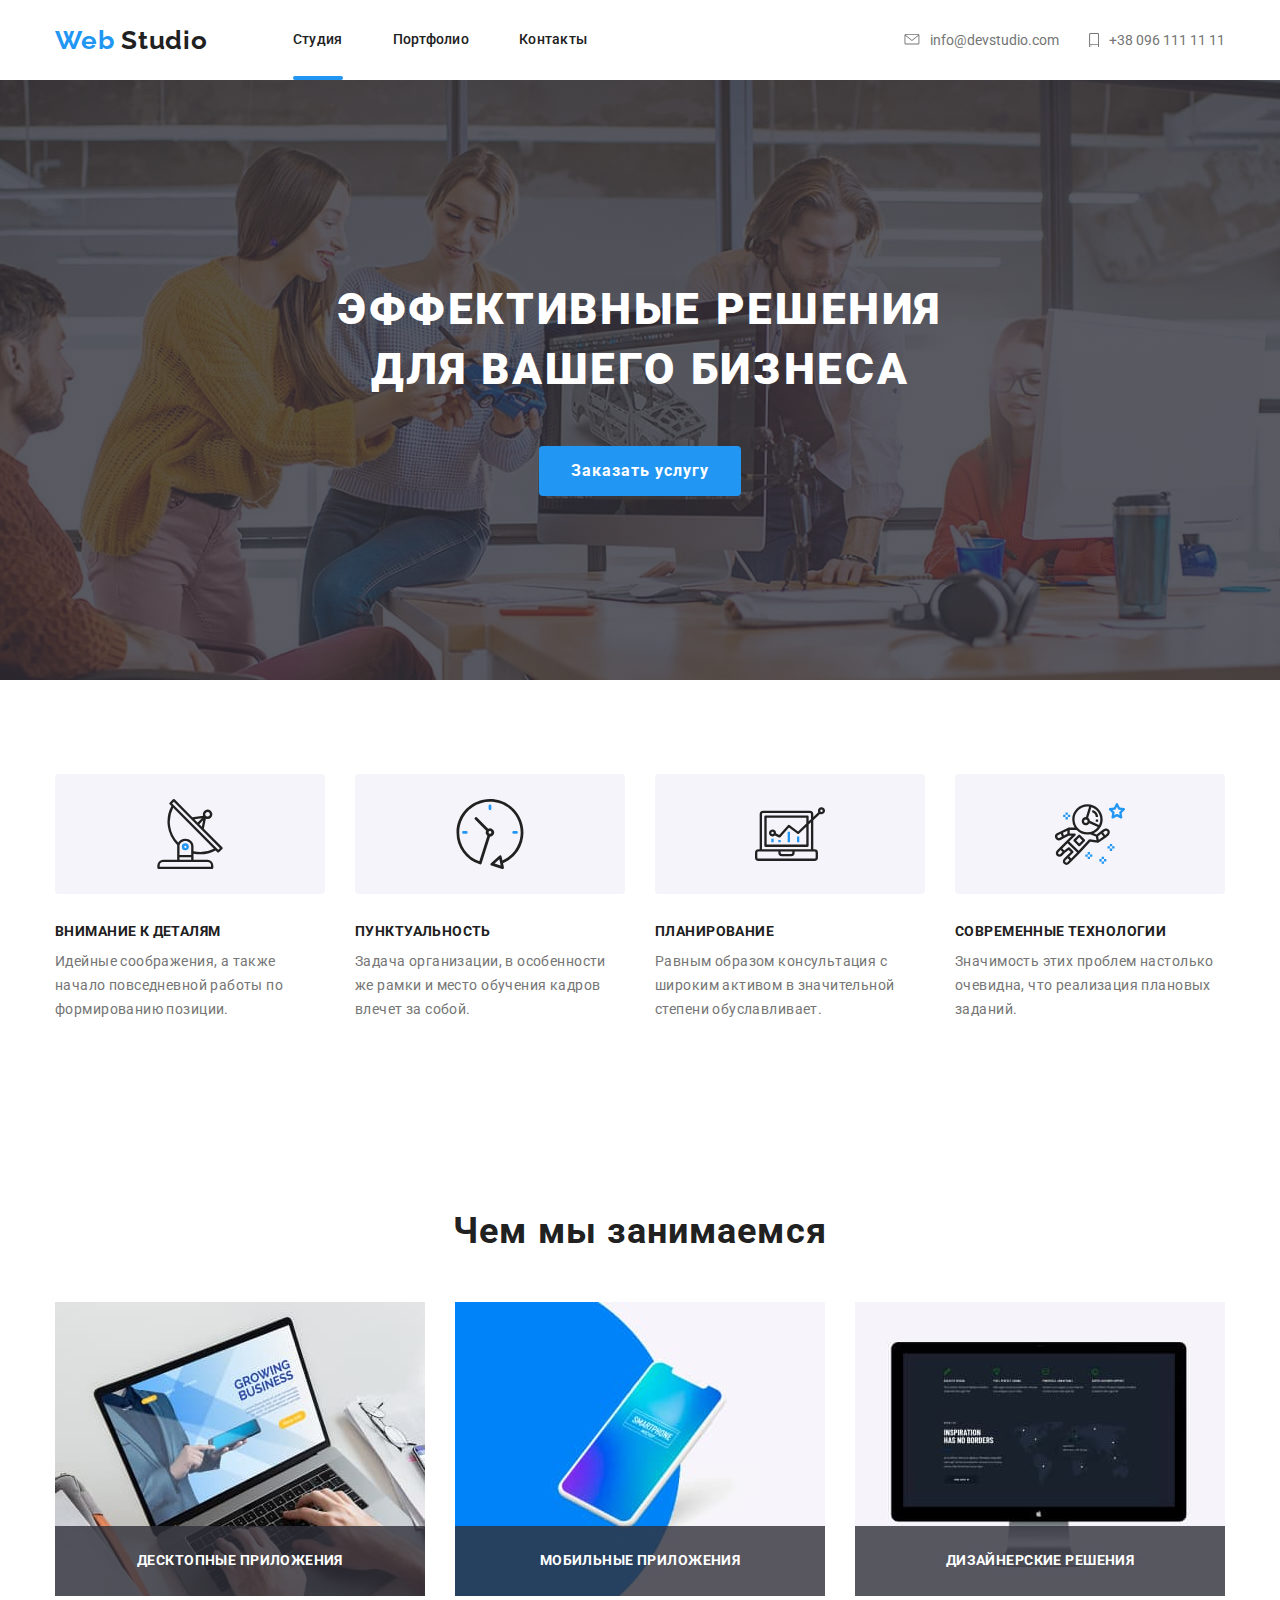
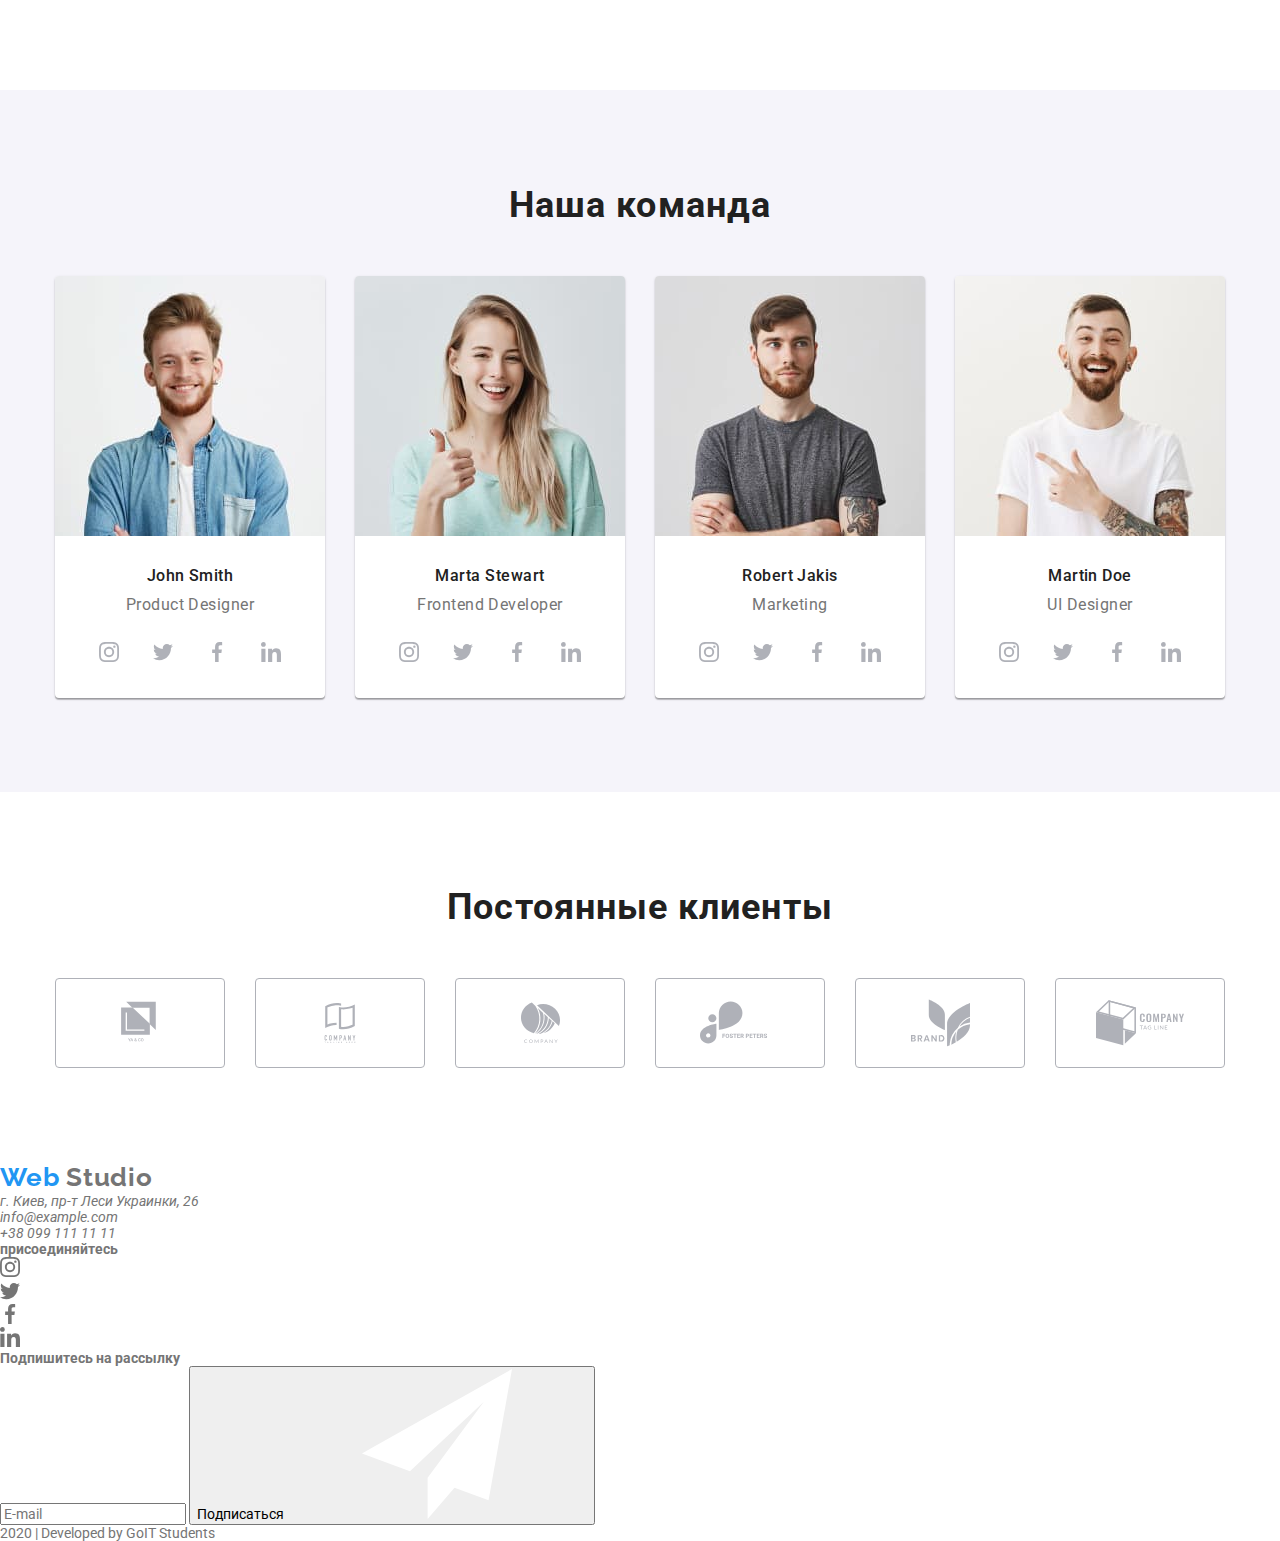
==== commit a3f82756: "перенос в sass clients" ====
--- a/index.html
+++ b/index.html
@@ -335,47 +335,47 @@
       </section>
 
       <!--Раздел "Постоянные клиенты"-->
-      <section class="section clients">
-        <div class="container">
+      <section class="clients">
+        <div class="clients-area">
           <h2 class="title">Постоянные клиенты</h2>
-          <ul>
-            <li class="link">
-              <a href="">
+          <ul class="clients-list">
+            <li class="clients-item">
+              <a href="" class="link">
                 <svg class="icon-client client-logo-1">
                   <use href="./images/sprite.svg#icon-client-logo-01"></use>
                 </svg>
               </a>
             </li>
-            <li>
-              <a href="">
+            <li class="clients-item">
+              <a href="" class="link">
                 <svg class="icon-client client-logo-2">
                   <use href="./images/sprite.svg#icon-client-logo-02"></use>
                 </svg>
               </a>
             </li>
-            <li>
-              <a href="">
+            <li class="clients-item">
+              <a href="" class="link">
                 <svg class="icon-client client-logo-3">
                   <use href="./images/sprite.svg#icon-client-logo-03"></use>
                 </svg>
               </a>
             </li>
-            <li>
-              <a href="">
+            <li class="clients-item">
+              <a href="" class="link">
                 <svg class="icon-client client-logo-4">
                   <use href="./images/sprite.svg#icon-client-logo-04"></use>
                 </svg>
               </a>
             </li>
-            <li>
-              <a href="">
+            <li class="clients-item">
+              <a href="" class="link">
                 <svg class="icon-client client-logo-5">
                   <use href="./images/sprite.svg#icon-client-logo-05"></use>
                 </svg>
               </a>
             </li>
-            <li>
-              <a href="">
+            <li class="clients-item">
+              <a href="" class="link">
                 <svg class="icon-client client-logo-6">
                   <use href="./images/sprite.svg#icon-client-logo-06"></use>
                 </svg>
--- a/css/main.min.css
+++ b/css/main.min.css
@@ -1,2 +1,2 @@
-html{-webkit-box-sizing:border-box;box-sizing:border-box}*,*::before,*::after{-webkit-box-sizing:inherit;box-sizing:inherit}body{font-family:Roboto, sans-serif;font-size:14px;color:#757575;background-color:#fff}a{color:inherit;text-decoration:none}li{list-style:none}img{display:block;max-width:100%;height:auto}h1,h2,h3,h4,h5,h6,p,ul{margin-top:0;margin-bottom:0}ul{padding-left:0}.checkbox,.features h2{position:absolute;width:1px;height:1px;margin:-1px;padding:0;border:0;clip:rect(0 0 0 0);overflow:hidden}.page-header,.features,.work-area,.team .team-area{margin-left:auto;margin-right:auto;padding-left:15px;padding-right:15px;width:1200px}.site-nav .link:hover,.contacts .mail-tel:hover,.site-nav .link:focus,.contacts .mail-tel:focus{color:#2196f3;cursor:pointer}.features-area,.work,.team{padding-top:94px;padding-bottom:94px}.features-item .title,.work .title,.team .title{color:#212121}.features-item .text{color:#757575}.logo{font-family:Raleway, sans-serif;font-weight:700;font-size:26px;line-height:1.19;letter-spacing:0.03em;cursor:pointer}.logo-left{color:#2196f3}.page-header{display:-webkit-box;display:-ms-flexbox;display:flex;-webkit-box-align:center;-ms-flex-align:center;align-items:center;min-height:80px;color:#212121}.page-header .logo{margin-right:85px}.site-nav,.contacts{display:-webkit-box;display:-ms-flexbox;display:flex;margin-top:0;margin-bottom:0;padding-left:0}.site-nav li:not(:last-child){margin-right:50px}.site-nav .link{display:inline-block;padding-top:32px;padding-bottom:32px;font-weight:500;line-height:1.14;letter-spacing:0.02em;color:#212121;-webkit-transition:color 250ms cubic-bezier(0.4, 0, 0.2, 1);transition:color 250ms cubic-bezier(0.4, 0, 0.2, 1)}.current-page{position:relative;color:#2196f3}.current-page::after{position:absolute;bottom:0;left:0;content:"";display:block;width:100%;height:4px;border-radius:2px;background-color:#2196f3}.contacts{margin-left:auto}.contacts li:not(:last-child){margin-right:30px}.contacts .mail-tel{display:-webkit-box;display:-ms-flexbox;display:flex;-webkit-box-align:center;-ms-flex-align:center;align-items:center;color:#757575;-webkit-transition:color 250ms cubic-bezier(0.4, 0, 0.2, 1);transition:color 250ms cubic-bezier(0.4, 0, 0.2, 1)}.icon-contacts{margin-right:10px;fill:currentColor}.hero{padding-top:200px;padding-bottom:200px;margin-left:auto;margin-right:auto;max-width:1600px;height:600px;text-align:center;color:#ffffff;background-image:-webkit-gradient(linear, left top, left bottom, from(rgba(47,48,58,0.8)), to(rgba(47,48,58,0.8))),url(../images/index-hero-01.jpg);background-image:linear-gradient(rgba(47,48,58,0.8), rgba(47,48,58,0.8)),url(../images/index-hero-01.jpg);background-repeat:no-repeat;background-position:center}.hero h1{margin-top:0;margin-bottom:46px;font-weight:900;font-size:44px;line-height:1.36;letter-spacing:0.06em;text-transform:uppercase}.hero .button-order{-webkit-box-sizing:border-box;box-sizing:border-box;padding-top:10px;padding-bottom:10px;padding-left:32px;padding-right:32px;border:0;border-radius:4px;font-weight:700;font-size:16px;line-height:1.87;letter-spacing:0.06em;color:#ffffff;background-color:#2196f3;cursor:pointer}.backdrop{position:fixed;top:0;left:0;width:100%;height:100%;background-color:rgba(0,0,0,0.2);-webkit-transition:opacity 250ms cubic-bezier(0.4, 0, 0.2, 1),visibility 250ms cubic-bezier(0.4, 0, 0.2, 1);transition:opacity 250ms cubic-bezier(0.4, 0, 0.2, 1),visibility 250ms cubic-bezier(0.4, 0, 0.2, 1)}.is-hidden{visibility:hidden;opacity:0;pointer-events:none}.order{position:absolute;top:50%;left:50%;-webkit-transform:translate(-50%, -50%);transform:translate(-50%, -50%);padding:40px;min-width:528px;min-height:581px;background-color:#ffffff;-webkit-box-shadow:0px 2px 1px rgba(0,0,0,0.2),0px 1px 1px rgba(0,0,0,0.14),0px 1px 3px rgba(0,0,0,0.12);box-shadow:0px 2px 1px rgba(0,0,0,0.2),0px 1px 1px rgba(0,0,0,0.14),0px 1px 3px rgba(0,0,0,0.12);border-radius:4px}.order-title{margin:0 0 30px 0;padding:0;font-family:Roboto;font-style:normal;font-weight:bold;font-size:20px;line-height:1.15;text-align:center;letter-spacing:0.03em;color:#212121}.order-name,.order-tel,.order-email,.order-comment,.order-agree{position:relative;display:block;font-family:Roboto;font-style:normal;font-weight:normal;font-size:14px;color:#757575}.agree>a{color:#2196f3;text-decoration:underline}.order-name,.order-tel,.order-email,.order-comment{line-height:1.14;letter-spacing:0.01em}.order-agree{line-height:1.71;letter-spacing:0.03em;text-align:center}.order-name,.order-tel,.order-email{margin-bottom:28px}.order-comment{margin-bottom:20px}.order-agree{margin-bottom:30px}.order-name>input,.order-tel>input,.order-email>input,.order-comment>textarea{display:block;width:100%;padding-top:12px;padding-bottom:12px;border:1px solid rgba(33,33,33,0.2);border-radius:4px;font-family:Roboto;font-style:normal;font-weight:normal;font-size:14px;line-height:1.14;letter-spacing:0.01em;color:#757575}.order-name>input,.order-tel>input,.order-email>input{padding-left:42px;padding-right:18px;height:40px}.order-comment>textarea{resize:none;padding-left:16px;padding-right:16px;height:120px}.order-name .name,.order-tel .tel,.order-email .email{position:absolute;top:50%;left:42px;-webkit-transform:translateY(-50%);transform:translateY(-50%);-webkit-transition:top 250ms cubic-bezier(0.4, 0, 0.2, 1),left 250ms cubic-bezier(0.4, 0, 0.2, 1);transition:top 250ms cubic-bezier(0.4, 0, 0.2, 1),left 250ms cubic-bezier(0.4, 0, 0.2, 1)}.order-comment .comment{position:absolute;top:12px;left:16px;-webkit-transition:top 250ms cubic-bezier(0.4, 0, 0.2, 1);transition:top 250ms cubic-bezier(0.4, 0, 0.2, 1)}.form-input:not(:placeholder-shown)+.name,.form-input:not(:placeholder-shown)+.tel,.form-input:not(:placeholder-shown)+.email,.form-input:not(:placeholder-shown)+.comment{top:-10px;left:16px;color:#2196f3}.form-icon{position:absolute;top:50%;left:16px;-webkit-transform:translateY(-50%);transform:translateY(-50%);width:18px;height:18px;fill:#212121;-webkit-transition:fill 250ms cubic-bezier(0.4, 0, 0.2, 1);transition:fill 250ms cubic-bezier(0.4, 0, 0.2, 1)}.form-input:not(:placeholder-shown) ~ .form-icon{fill:#2196f3}.agree{padding-left:30px}.icon-checkbox,.icon-noncheckbox{position:absolute;top:50%;-webkit-transform:translateY(-50%);transform:translateY(-50%);left:15px;width:15px;height:15px;-webkit-transition:opacity 250ms cubic-bezier(0.4, 0, 0.2, 1);transition:opacity 250ms cubic-bezier(0.4, 0, 0.2, 1)}.icon-checkbox{opacity:0}.checkbox:checked ~ .icon-checkbox{opacity:1}.checkbox:checked ~ .icon-noncheckbox{opacity:0}.button-send{display:block;margin-left:auto;margin-right:auto;padding-top:10px;padding-bottom:10px;padding-left:55px;padding-right:55px;font-family:Roboto;font-style:normal;font-weight:bold;font-size:16px;line-height:1.87;letter-spacing:0.06em;color:#fff;border:0;background:#2196f3;-webkit-box-shadow:0px 4px 4px rgba(0,0,0,0.15);box-shadow:0px 4px 4px rgba(0,0,0,0.15);border-radius:4px;cursor:pointer}.button-close{position:absolute;top:-9px;right:-9px;width:30px;width:30px;height:30px;border:0;border-radius:50%;background:#fff;-webkit-box-shadow:0px 2px 1px rgba(0,0,0,0.2),0px 1px 1px rgba(0,0,0,0.14),0px 1px 3px rgba(0,0,0,0.12);box-shadow:0px 2px 1px rgba(0,0,0,0.2),0px 1px 1px rgba(0,0,0,0.14),0px 1px 3px rgba(0,0,0,0.12);cursor:pointer}.form-close{position:absolute;top:50%;left:50%;-webkit-transform:translate(-50%, -50%);transform:translate(-50%, -50%);width:11px;height:11px}.features ul{display:-webkit-box;display:-ms-flexbox;display:flex;margin-top:0;margin-bottom:0;padding-left:0}.features-item{width:calc((100%-90px) / 4)}.features-item:not(:last-child){margin-right:30px}.features-item .title,.features-item .text{margin-top:0;margin-bottom:0}.features-item .title{margin-bottom:10px;font-size:14px;line-height:1.14;letter-spacing:0.03em;text-transform:uppercase}.features-item .text{line-height:1.71;letter-spacing:0.03em}.features-icon{display:block;width:270px;height:120px;margin-bottom:30px;padding-top:25px;padding-bottom:25px;padding-left:100px;padding-right:100px;border-radius:4px;background:#f5f4fa}.features-icon .icon{width:70px;height:70px}.work .title{margin-bottom:50px;font-size:36px;line-height:1.17;text-align:center;letter-spacing:0.03em}.work h2,.work p,.work ul{margin-top:0;margin-bottom:0}.work-list{display:-webkit-box;display:-ms-flexbox;display:flex;padding-left:0}.work-list .list-item{width:calc((100%-60px) / 3)}.work-list .list-item:not(:last-child){margin-right:30px}.work-card{position:relative}.work-card img{margin-bottom:0}.work-card .text{position:absolute;bottom:0;left:0;padding-top:27px;padding-bottom:27px;width:100%;min-height:70px;text-align:center;font-weight:700;line-height:1.14;letter-spacing:0.03em;text-transform:uppercase;text-align:center;background:rgba(47,48,58,0.8);color:#ffffff}.team{background-color:#f5f4fa}.team .title{margin-bottom:50px;font-size:36px;line-height:1.17;text-align:center;letter-spacing:0.03em;text-align:center}.team .list{display:-webkit-box;display:-ms-flexbox;display:flex}.team-card{width:calc((100%-90px) / 4);border-radius:4px;overflow:hidden;-webkit-box-shadow:0px 2px 1px rgba(0,0,0,0.2),0px 1px 1px rgba(0,0,0,0.14),0px 1px 3px rgba(0,0,0,0.12);box-shadow:0px 2px 1px rgba(0,0,0,0.2),0px 1px 1px rgba(0,0,0,0.14),0px 1px 3px rgba(0,0,0,0.12);background-color:#ffffff}.team-card:not(:last-child){margin-right:30px}.team-card img{margin-bottom:30px}.team-card .title-name{margin-bottom:10px;font-weight:500;font-size:16px;line-height:1.19;letter-spacing:0.03em;color:#212121}.team-card .text{margin-bottom:16px;font-size:16px;line-height:1.19;letter-spacing:0.03em}.team-card .title-name,.team-card .text{text-align:center}.team-social{display:-webkit-box;display:-ms-flexbox;display:flex;-webkit-box-pack:center;-ms-flex-pack:center;justify-content:center}.team-social li{padding-bottom:24px}.team-social li:not(:last-child){margin-right:10px}.team-social .link{display:-webkit-box;display:-ms-flexbox;display:flex;-webkit-box-align:center;-ms-flex-align:center;align-items:center;-webkit-box-pack:center;-ms-flex-pack:center;justify-content:center;width:44px;height:44px;border-radius:50%;color:#afb1b8;-webkit-transition:color 250ms cubic-bezier(0.4, 0, 0.2, 1),background-color 250ms cubic-bezier(0.4, 0, 0.2, 1);transition:color 250ms cubic-bezier(0.4, 0, 0.2, 1),background-color 250ms cubic-bezier(0.4, 0, 0.2, 1)}.team-social .link:hover,.team-social .link:focus{color:#ffffff;background-color:#2196f3;border-radius:50%;cursor:pointer}.icon-social{width:20px;height:20px;fill:currentColor}
+html{-webkit-box-sizing:border-box;box-sizing:border-box}*,*::before,*::after{-webkit-box-sizing:inherit;box-sizing:inherit}body{font-family:Roboto, sans-serif;font-size:14px;color:#757575;background-color:#fff}a{color:inherit;text-decoration:none}li{list-style:none}img{display:block;max-width:100%;height:auto}h1,h2,h3,h4,h5,h6,p,ul{margin-top:0;margin-bottom:0}ul{padding-left:0}.checkbox,.features h2{position:absolute;width:1px;height:1px;margin:-1px;padding:0;border:0;clip:rect(0 0 0 0);overflow:hidden}.page-header,.features,.work-area,.team .team-area,.clients-area{margin-left:auto;margin-right:auto;padding-left:15px;padding-right:15px;width:1200px}.site-nav .link:hover,.contacts .mail-tel:hover,.site-nav .link:focus,.contacts .mail-tel:focus{color:#2196f3;cursor:pointer}.features-area,.work,.team,.clients{padding-top:94px;padding-bottom:94px}.features-item .title,.work .title,.team .title,.clients-area .title{color:#212121}.features-item .text{color:#757575}.logo{font-family:Raleway, sans-serif;font-weight:700;font-size:26px;line-height:1.19;letter-spacing:0.03em;cursor:pointer}.logo-left{color:#2196f3}.page-header{display:-webkit-box;display:-ms-flexbox;display:flex;-webkit-box-align:center;-ms-flex-align:center;align-items:center;min-height:80px;color:#212121}.page-header .logo{margin-right:85px}.site-nav,.contacts{display:-webkit-box;display:-ms-flexbox;display:flex;margin-top:0;margin-bottom:0;padding-left:0}.site-nav li:not(:last-child){margin-right:50px}.site-nav .link{display:inline-block;padding-top:32px;padding-bottom:32px;font-weight:500;line-height:1.14;letter-spacing:0.02em;color:#212121;-webkit-transition:color 250ms cubic-bezier(0.4, 0, 0.2, 1);transition:color 250ms cubic-bezier(0.4, 0, 0.2, 1)}.current-page{position:relative;color:#2196f3}.current-page::after{position:absolute;bottom:0;left:0;content:"";display:block;width:100%;height:4px;border-radius:2px;background-color:#2196f3}.contacts{margin-left:auto}.contacts li:not(:last-child){margin-right:30px}.contacts .mail-tel{display:-webkit-box;display:-ms-flexbox;display:flex;-webkit-box-align:center;-ms-flex-align:center;align-items:center;color:#757575;-webkit-transition:color 250ms cubic-bezier(0.4, 0, 0.2, 1);transition:color 250ms cubic-bezier(0.4, 0, 0.2, 1)}.icon-contacts{margin-right:10px;fill:currentColor}.hero{padding-top:200px;padding-bottom:200px;margin-left:auto;margin-right:auto;max-width:1600px;height:600px;text-align:center;color:#ffffff;background-image:-webkit-gradient(linear, left top, left bottom, from(rgba(47,48,58,0.8)), to(rgba(47,48,58,0.8))),url(../images/index-hero-01.jpg);background-image:linear-gradient(rgba(47,48,58,0.8), rgba(47,48,58,0.8)),url(../images/index-hero-01.jpg);background-repeat:no-repeat;background-position:center}.hero h1{margin-top:0;margin-bottom:46px;font-weight:900;font-size:44px;line-height:1.36;letter-spacing:0.06em;text-transform:uppercase}.hero .button-order{-webkit-box-sizing:border-box;box-sizing:border-box;padding-top:10px;padding-bottom:10px;padding-left:32px;padding-right:32px;border:0;border-radius:4px;font-weight:700;font-size:16px;line-height:1.87;letter-spacing:0.06em;color:#ffffff;background-color:#2196f3;cursor:pointer}.backdrop{position:fixed;top:0;left:0;width:100%;height:100%;background-color:rgba(0,0,0,0.2);-webkit-transition:opacity 250ms cubic-bezier(0.4, 0, 0.2, 1),visibility 250ms cubic-bezier(0.4, 0, 0.2, 1);transition:opacity 250ms cubic-bezier(0.4, 0, 0.2, 1),visibility 250ms cubic-bezier(0.4, 0, 0.2, 1)}.is-hidden{visibility:hidden;opacity:0;pointer-events:none}.order{position:absolute;top:50%;left:50%;-webkit-transform:translate(-50%, -50%);transform:translate(-50%, -50%);padding:40px;min-width:528px;min-height:581px;background-color:#ffffff;-webkit-box-shadow:0px 2px 1px rgba(0,0,0,0.2),0px 1px 1px rgba(0,0,0,0.14),0px 1px 3px rgba(0,0,0,0.12);box-shadow:0px 2px 1px rgba(0,0,0,0.2),0px 1px 1px rgba(0,0,0,0.14),0px 1px 3px rgba(0,0,0,0.12);border-radius:4px}.order-title{margin:0 0 30px 0;padding:0;font-family:Roboto;font-style:normal;font-weight:bold;font-size:20px;line-height:1.15;text-align:center;letter-spacing:0.03em;color:#212121}.order-name,.order-tel,.order-email,.order-comment,.order-agree{position:relative;display:block;font-family:Roboto;font-style:normal;font-weight:normal;font-size:14px;color:#757575}.agree>a{color:#2196f3;text-decoration:underline}.order-name,.order-tel,.order-email,.order-comment{line-height:1.14;letter-spacing:0.01em}.order-agree{line-height:1.71;letter-spacing:0.03em;text-align:center}.order-name,.order-tel,.order-email{margin-bottom:28px}.order-comment{margin-bottom:20px}.order-agree{margin-bottom:30px}.order-name>input,.order-tel>input,.order-email>input,.order-comment>textarea{display:block;width:100%;padding-top:12px;padding-bottom:12px;border:1px solid rgba(33,33,33,0.2);border-radius:4px;font-family:Roboto;font-style:normal;font-weight:normal;font-size:14px;line-height:1.14;letter-spacing:0.01em;color:#757575}.order-name>input,.order-tel>input,.order-email>input{padding-left:42px;padding-right:18px;height:40px}.order-comment>textarea{resize:none;padding-left:16px;padding-right:16px;height:120px}.order-name .name,.order-tel .tel,.order-email .email{position:absolute;top:50%;left:42px;-webkit-transform:translateY(-50%);transform:translateY(-50%);-webkit-transition:top 250ms cubic-bezier(0.4, 0, 0.2, 1),left 250ms cubic-bezier(0.4, 0, 0.2, 1);transition:top 250ms cubic-bezier(0.4, 0, 0.2, 1),left 250ms cubic-bezier(0.4, 0, 0.2, 1)}.order-comment .comment{position:absolute;top:12px;left:16px;-webkit-transition:top 250ms cubic-bezier(0.4, 0, 0.2, 1);transition:top 250ms cubic-bezier(0.4, 0, 0.2, 1)}.form-input:not(:placeholder-shown)+.name,.form-input:not(:placeholder-shown)+.tel,.form-input:not(:placeholder-shown)+.email,.form-input:not(:placeholder-shown)+.comment{top:-10px;left:16px;color:#2196f3}.form-icon{position:absolute;top:50%;left:16px;-webkit-transform:translateY(-50%);transform:translateY(-50%);width:18px;height:18px;fill:#212121;-webkit-transition:fill 250ms cubic-bezier(0.4, 0, 0.2, 1);transition:fill 250ms cubic-bezier(0.4, 0, 0.2, 1)}.form-input:not(:placeholder-shown) ~ .form-icon{fill:#2196f3}.agree{padding-left:30px}.icon-checkbox,.icon-noncheckbox{position:absolute;top:50%;-webkit-transform:translateY(-50%);transform:translateY(-50%);left:15px;width:15px;height:15px;-webkit-transition:opacity 250ms cubic-bezier(0.4, 0, 0.2, 1);transition:opacity 250ms cubic-bezier(0.4, 0, 0.2, 1)}.icon-checkbox{opacity:0}.checkbox:checked ~ .icon-checkbox{opacity:1}.checkbox:checked ~ .icon-noncheckbox{opacity:0}.button-send{display:block;margin-left:auto;margin-right:auto;padding-top:10px;padding-bottom:10px;padding-left:55px;padding-right:55px;font-family:Roboto;font-style:normal;font-weight:bold;font-size:16px;line-height:1.87;letter-spacing:0.06em;color:#fff;border:0;background:#2196f3;-webkit-box-shadow:0px 4px 4px rgba(0,0,0,0.15);box-shadow:0px 4px 4px rgba(0,0,0,0.15);border-radius:4px;cursor:pointer}.button-close{position:absolute;top:-9px;right:-9px;width:30px;width:30px;height:30px;border:0;border-radius:50%;background:#fff;-webkit-box-shadow:0px 2px 1px rgba(0,0,0,0.2),0px 1px 1px rgba(0,0,0,0.14),0px 1px 3px rgba(0,0,0,0.12);box-shadow:0px 2px 1px rgba(0,0,0,0.2),0px 1px 1px rgba(0,0,0,0.14),0px 1px 3px rgba(0,0,0,0.12);cursor:pointer}.form-close{position:absolute;top:50%;left:50%;-webkit-transform:translate(-50%, -50%);transform:translate(-50%, -50%);width:11px;height:11px}.features ul{display:-webkit-box;display:-ms-flexbox;display:flex;margin-top:0;margin-bottom:0;padding-left:0}.features-item{width:calc((100%-90px) / 4)}.features-item:not(:last-child){margin-right:30px}.features-item .title,.features-item .text{margin-top:0;margin-bottom:0}.features-item .title{margin-bottom:10px;font-size:14px;line-height:1.14;letter-spacing:0.03em;text-transform:uppercase}.features-item .text{line-height:1.71;letter-spacing:0.03em}.features-icon{display:block;width:270px;height:120px;margin-bottom:30px;padding-top:25px;padding-bottom:25px;padding-left:100px;padding-right:100px;border-radius:4px;background:#f5f4fa}.features-icon .icon{width:70px;height:70px}.work .title{margin-bottom:50px;font-size:36px;line-height:1.17;text-align:center;letter-spacing:0.03em}.work h2,.work p,.work ul{margin-top:0;margin-bottom:0}.work-list{display:-webkit-box;display:-ms-flexbox;display:flex;padding-left:0}.work-list .list-item{width:calc((100%-60px) / 3)}.work-list .list-item:not(:last-child){margin-right:30px}.work-card{position:relative}.work-card img{margin-bottom:0}.work-card .text{position:absolute;bottom:0;left:0;padding-top:27px;padding-bottom:27px;width:100%;min-height:70px;text-align:center;font-weight:700;line-height:1.14;letter-spacing:0.03em;text-transform:uppercase;text-align:center;background:rgba(47,48,58,0.8);color:#ffffff}.team{background-color:#f5f4fa}.team .title{margin-bottom:50px;font-size:36px;line-height:1.17;text-align:center;letter-spacing:0.03em;text-align:center}.team .list{display:-webkit-box;display:-ms-flexbox;display:flex}.team-card{width:calc((100%-90px) / 4);border-radius:4px;overflow:hidden;-webkit-box-shadow:0px 2px 1px rgba(0,0,0,0.2),0px 1px 1px rgba(0,0,0,0.14),0px 1px 3px rgba(0,0,0,0.12);box-shadow:0px 2px 1px rgba(0,0,0,0.2),0px 1px 1px rgba(0,0,0,0.14),0px 1px 3px rgba(0,0,0,0.12);background-color:#ffffff}.team-card:not(:last-child){margin-right:30px}.team-card img{margin-bottom:30px}.team-card .title-name{margin-bottom:10px;font-weight:500;font-size:16px;line-height:1.19;letter-spacing:0.03em;color:#212121}.team-card .text{margin-bottom:16px;font-size:16px;line-height:1.19;letter-spacing:0.03em}.team-card .title-name,.team-card .text{text-align:center}.team-social{display:-webkit-box;display:-ms-flexbox;display:flex;-webkit-box-pack:center;-ms-flex-pack:center;justify-content:center}.team-social li{padding-bottom:24px}.team-social li:not(:last-child){margin-right:10px}.team-social .link{display:-webkit-box;display:-ms-flexbox;display:flex;-webkit-box-align:center;-ms-flex-align:center;align-items:center;-webkit-box-pack:center;-ms-flex-pack:center;justify-content:center;width:44px;height:44px;border-radius:50%;color:#afb1b8;-webkit-transition:color 250ms cubic-bezier(0.4, 0, 0.2, 1),background-color 250ms cubic-bezier(0.4, 0, 0.2, 1);transition:color 250ms cubic-bezier(0.4, 0, 0.2, 1),background-color 250ms cubic-bezier(0.4, 0, 0.2, 1)}.team-social .link:hover,.team-social .link:focus{color:#ffffff;background-color:#2196f3;border-radius:50%;cursor:pointer}.icon-social{width:20px;height:20px;fill:currentColor}.clients-area .title{margin-top:0;margin-bottom:50px;font-size:36px;line-height:1.17;text-align:center;letter-spacing:0.03em}.clients-area .clients-list{display:-webkit-box;display:-ms-flexbox;display:flex;-webkit-box-pack:center;-ms-flex-pack:center;justify-content:center}.clients-item:not(:last-child){margin-right:30px}.clients-item .link{display:-webkit-box;display:-ms-flexbox;display:flex;width:170px;height:90px;border:1px solid #afb1b8;border-radius:4px;-webkit-box-align:center;-ms-flex-align:center;align-items:center;-webkit-box-pack:center;-ms-flex-pack:center;justify-content:center;color:#afb1b8;-webkit-transition:color 250ms cubic-bezier(0.4, 0, 0.2, 1),border-color 250ms cubic-bezier(0.4, 0, 0.2, 1);transition:color 250ms cubic-bezier(0.4, 0, 0.2, 1),border-color 250ms cubic-bezier(0.4, 0, 0.2, 1)}.clients-item .link:hover,.clients-item .link:focus{border-color:#2196f3;color:#2196f3;cursor:pointer}.icon-client{fill:currentColor}.icon-client.client-logo-1{width:42.27px}.icon-client.client-logo-2{width:40px}.icon-client.client-logo-3{width:41px}.icon-client.client-logo-4{width:79.66px}.icon-client.client-logo-5{width:59px}.icon-client.client-logo-6{width:88.48px}
 /*# sourceMappingURL=main.min.css.map */--- a/css/main.css
+++ b/css/main.css
@@ -60,7 +60,7 @@
   overflow: hidden;
 }
 
-.page-header, .features, .work-area, .team .team-area {
+.page-header, .features, .work-area, .team .team-area, .clients-area {
   margin-left: auto;
   margin-right: auto;
   padding-left: 15px;
@@ -73,12 +73,12 @@
   cursor: pointer;
 }
 
-.features-area, .work, .team {
+.features-area, .work, .team, .clients {
   padding-top: 94px;
   padding-bottom: 94px;
 }
 
-.features-item .title, .work .title, .team .title {
+.features-item .title, .work .title, .team .title, .clients-area .title {
   color: #212121;
 }
 
@@ -693,4 +693,79 @@
   height: 20px;
   fill: currentColor;
 }
+
+.clients-area .title {
+  margin-top: 0;
+  margin-bottom: 50px;
+  font-size: 36px;
+  line-height: 1.17;
+  text-align: center;
+  letter-spacing: 0.03em;
+}
+
+.clients-area .clients-list {
+  display: -webkit-box;
+  display: -ms-flexbox;
+  display: flex;
+  -webkit-box-pack: center;
+      -ms-flex-pack: center;
+          justify-content: center;
+}
+
+.clients-item:not(:last-child) {
+  margin-right: 30px;
+}
+
+.clients-item .link {
+  display: -webkit-box;
+  display: -ms-flexbox;
+  display: flex;
+  width: 170px;
+  height: 90px;
+  border: 1px solid #afb1b8;
+  border-radius: 4px;
+  -webkit-box-align: center;
+      -ms-flex-align: center;
+          align-items: center;
+  -webkit-box-pack: center;
+      -ms-flex-pack: center;
+          justify-content: center;
+  color: #afb1b8;
+  -webkit-transition: color 250ms cubic-bezier(0.4, 0, 0.2, 1), border-color 250ms cubic-bezier(0.4, 0, 0.2, 1);
+  transition: color 250ms cubic-bezier(0.4, 0, 0.2, 1), border-color 250ms cubic-bezier(0.4, 0, 0.2, 1);
+}
+
+.clients-item .link:hover, .clients-item .link:focus {
+  border-color: #2196f3;
+  color: #2196f3;
+  cursor: pointer;
+}
+
+.icon-client {
+  fill: currentColor;
+}
+
+.icon-client.client-logo-1 {
+  width: 42.27px;
+}
+
+.icon-client.client-logo-2 {
+  width: 40px;
+}
+
+.icon-client.client-logo-3 {
+  width: 41px;
+}
+
+.icon-client.client-logo-4 {
+  width: 79.66px;
+}
+
+.icon-client.client-logo-5 {
+  width: 59px;
+}
+
+.icon-client.client-logo-6 {
+  width: 88.48px;
+}
 /*# sourceMappingURL=main.css.map */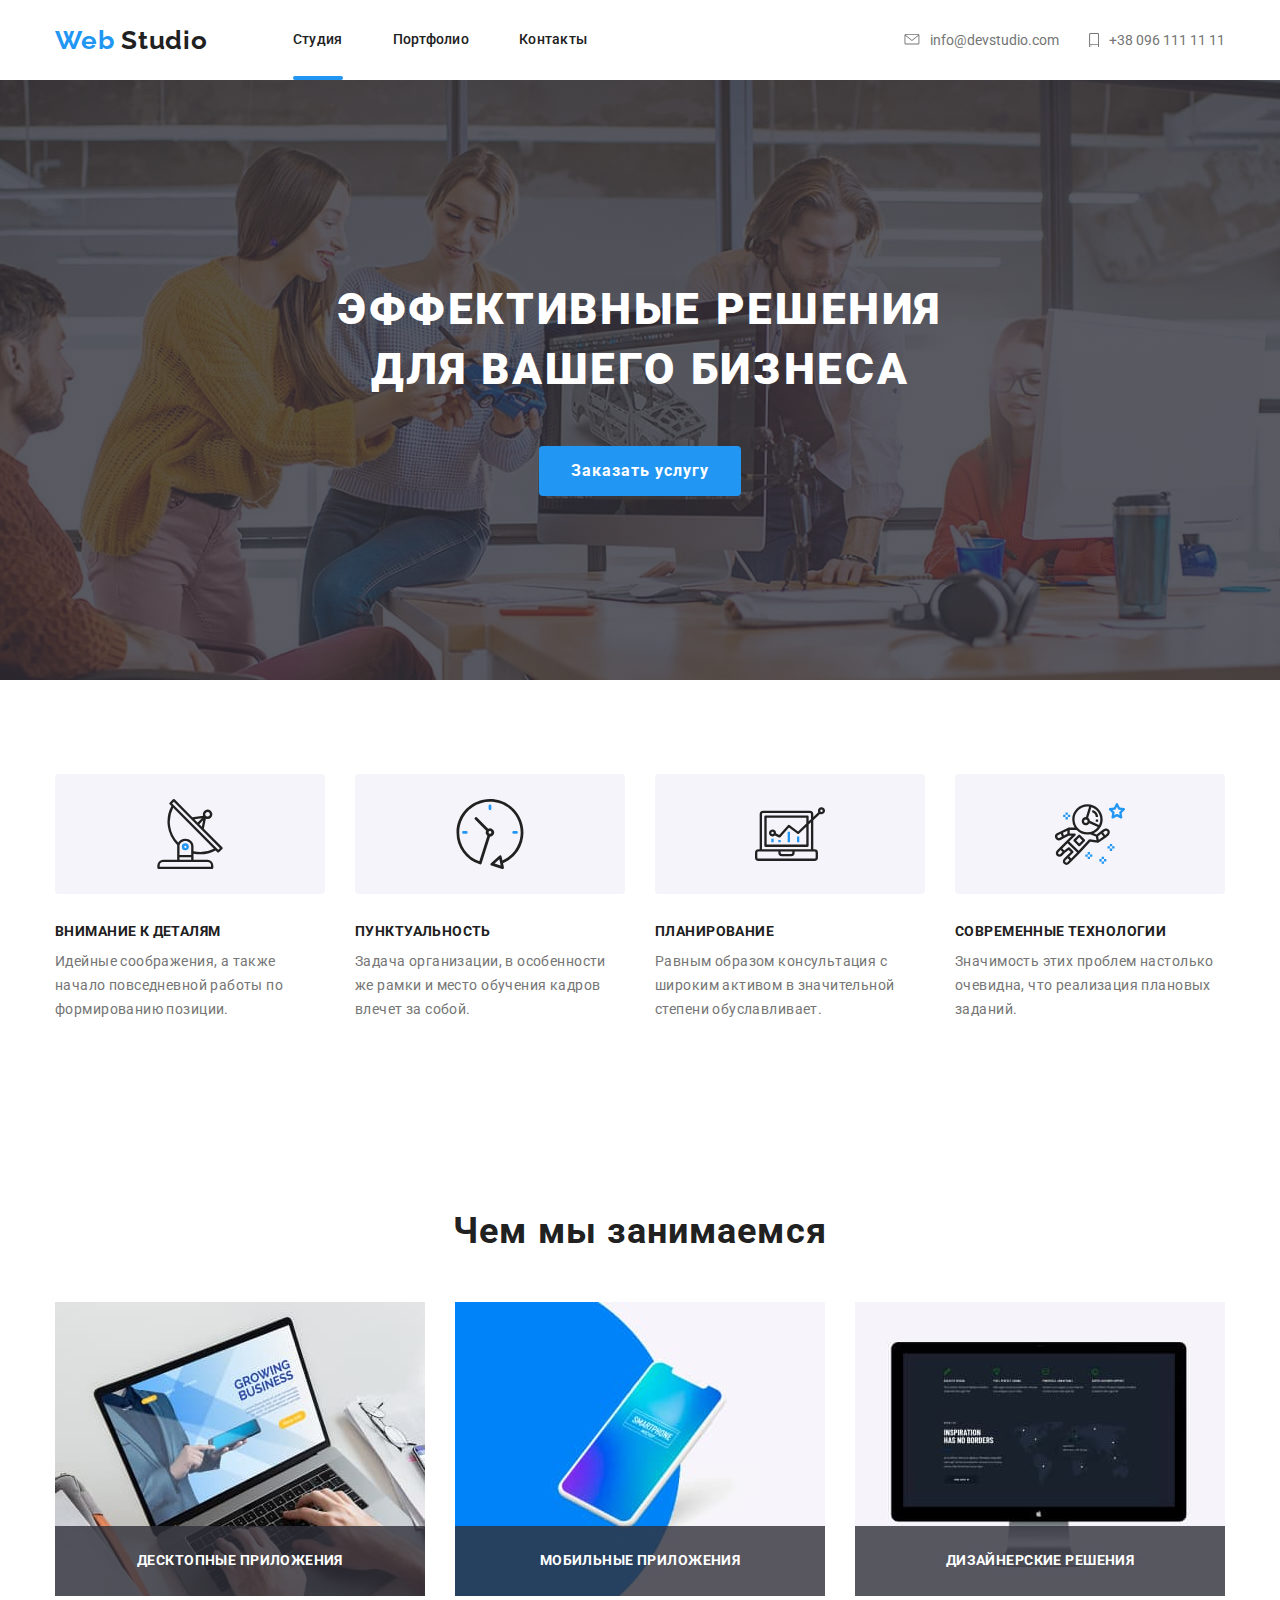
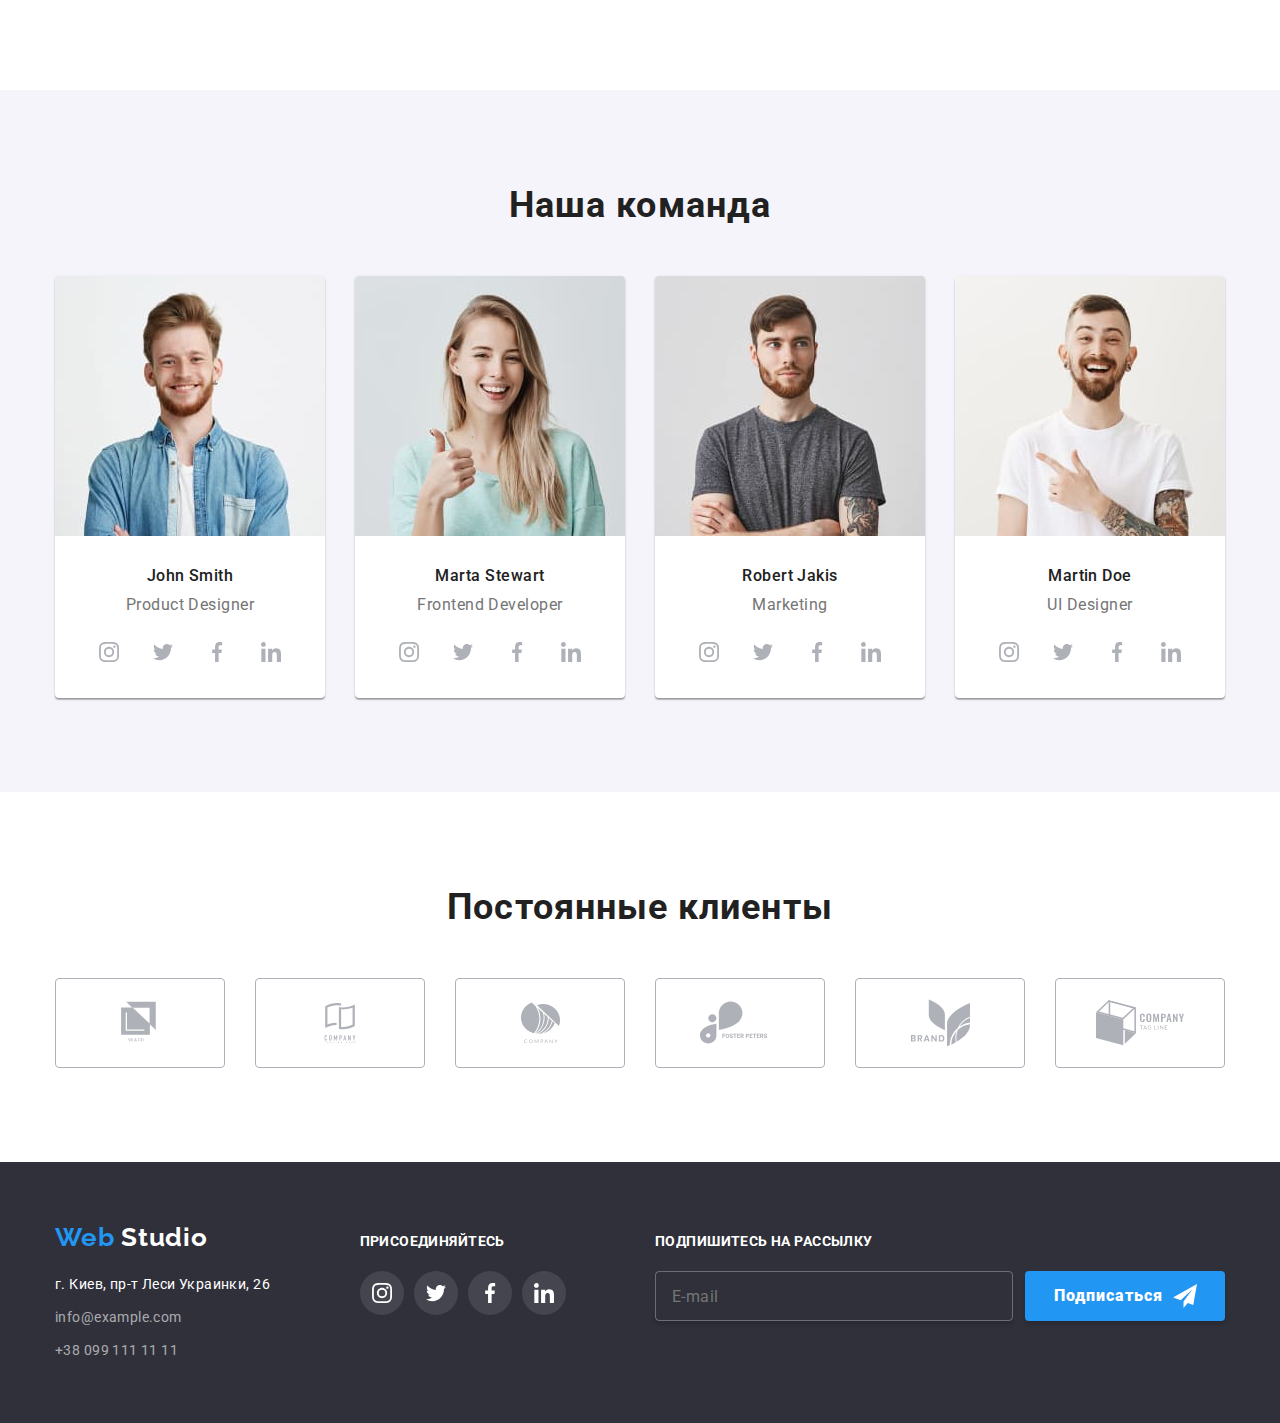
==== commit ce990065: "перенос в sass footer" ====
--- a/index.html
+++ b/index.html
@@ -388,46 +388,46 @@
 
     <!--Футер-->
     <footer class="footer">
-      <div class="container">
+      <div class="footer-area">
         <div>
           <!-- LOGO -->
           <a href="./index.html" class="logo"
             ><span class="logo-left">Web</span> Studio</a
           >
           <!-- Адресс компании -->
-          <address class="address">
-            г. Киев, пр-т Леси Украинки, 26 <br />
-            <span class="text">info@example.com<br /></span>
-            <span class="text">+38 099 111 11 11</span>
+          <address class="footer-address">
+            <p>г. Киев, пр-т Леси Украинки, 26</p>
+            <p class="text">info@example.com</p>
+            <p class="text">+38 099 111 11 11</p>
           </address>
         </div>
 
         <!-- Перечень соц.сетей сайта -->
-        <div class="join">
+        <div class="footer-join">
           <b class="join-head">присоединяйтесь</b>
-          <ul>
-            <li>
+          <ul class="join-list">
+            <li class="join-item">
               <a href="" aria-label="Ссылка на Instagram" class="link">
                 <svg class="icon-social">
                   <use href="./images/sprite.svg#icon-team-instagram"></use>
                 </svg>
               </a>
             </li>
-            <li>
+            <li class="join-item">
               <a href="" aria-label="Ссылка на Twitter" class="link">
                 <svg class="icon-social">
                   <use href="./images/sprite.svg#icon-team-twitter"></use>
                 </svg>
               </a>
             </li>
-            <li>
+            <li class="join-item">
               <a href="" aria-label="Ссылка на Facebook" class="link">
                 <svg class="icon-social">
                   <use href="./images/sprite.svg#icon-team-facebook"></use>
                 </svg>
               </a>
             </li>
-            <li>
+            <li class="join-item">
               <a href="" aria-label="Ссылка на LinkedIn" class="link">
                 <svg class="icon-social">
                   <use href="./images/sprite.svg#icon-team-linkedin"></use>
@@ -438,7 +438,7 @@
         </div>
 
         <!-- Форма подписки на рассылку через почту -->
-        <div>
+        <div class="footer-subscription">
           <b class="subscription-head">Подпишитесь на рассылку</b>
           <!-- вставить форму -->
           <form class="form-subscription">
@@ -455,10 +455,6 @@
             </button>
           </form>
         </div>
-      </div>
-      <!-- Подпись разработчика -->
-      <div class="developers container">
-        <p>2020 | Developed by GoIT Students</p>
       </div>
     </footer>
 
--- a/css/main.min.css
+++ b/css/main.min.css
@@ -1,2 +1,2 @@
-html{-webkit-box-sizing:border-box;box-sizing:border-box}*,*::before,*::after{-webkit-box-sizing:inherit;box-sizing:inherit}body{font-family:Roboto, sans-serif;font-size:14px;color:#757575;background-color:#fff}a{color:inherit;text-decoration:none}li{list-style:none}img{display:block;max-width:100%;height:auto}h1,h2,h3,h4,h5,h6,p,ul{margin-top:0;margin-bottom:0}ul{padding-left:0}.checkbox,.features h2{position:absolute;width:1px;height:1px;margin:-1px;padding:0;border:0;clip:rect(0 0 0 0);overflow:hidden}.page-header,.features,.work-area,.team .team-area,.clients-area{margin-left:auto;margin-right:auto;padding-left:15px;padding-right:15px;width:1200px}.site-nav .link:hover,.contacts .mail-tel:hover,.site-nav .link:focus,.contacts .mail-tel:focus{color:#2196f3;cursor:pointer}.features-area,.work,.team,.clients{padding-top:94px;padding-bottom:94px}.features-item .title,.work .title,.team .title,.clients-area .title{color:#212121}.features-item .text{color:#757575}.logo{font-family:Raleway, sans-serif;font-weight:700;font-size:26px;line-height:1.19;letter-spacing:0.03em;cursor:pointer}.logo-left{color:#2196f3}.page-header{display:-webkit-box;display:-ms-flexbox;display:flex;-webkit-box-align:center;-ms-flex-align:center;align-items:center;min-height:80px;color:#212121}.page-header .logo{margin-right:85px}.site-nav,.contacts{display:-webkit-box;display:-ms-flexbox;display:flex;margin-top:0;margin-bottom:0;padding-left:0}.site-nav li:not(:last-child){margin-right:50px}.site-nav .link{display:inline-block;padding-top:32px;padding-bottom:32px;font-weight:500;line-height:1.14;letter-spacing:0.02em;color:#212121;-webkit-transition:color 250ms cubic-bezier(0.4, 0, 0.2, 1);transition:color 250ms cubic-bezier(0.4, 0, 0.2, 1)}.current-page{position:relative;color:#2196f3}.current-page::after{position:absolute;bottom:0;left:0;content:"";display:block;width:100%;height:4px;border-radius:2px;background-color:#2196f3}.contacts{margin-left:auto}.contacts li:not(:last-child){margin-right:30px}.contacts .mail-tel{display:-webkit-box;display:-ms-flexbox;display:flex;-webkit-box-align:center;-ms-flex-align:center;align-items:center;color:#757575;-webkit-transition:color 250ms cubic-bezier(0.4, 0, 0.2, 1);transition:color 250ms cubic-bezier(0.4, 0, 0.2, 1)}.icon-contacts{margin-right:10px;fill:currentColor}.hero{padding-top:200px;padding-bottom:200px;margin-left:auto;margin-right:auto;max-width:1600px;height:600px;text-align:center;color:#ffffff;background-image:-webkit-gradient(linear, left top, left bottom, from(rgba(47,48,58,0.8)), to(rgba(47,48,58,0.8))),url(../images/index-hero-01.jpg);background-image:linear-gradient(rgba(47,48,58,0.8), rgba(47,48,58,0.8)),url(../images/index-hero-01.jpg);background-repeat:no-repeat;background-position:center}.hero h1{margin-top:0;margin-bottom:46px;font-weight:900;font-size:44px;line-height:1.36;letter-spacing:0.06em;text-transform:uppercase}.hero .button-order{-webkit-box-sizing:border-box;box-sizing:border-box;padding-top:10px;padding-bottom:10px;padding-left:32px;padding-right:32px;border:0;border-radius:4px;font-weight:700;font-size:16px;line-height:1.87;letter-spacing:0.06em;color:#ffffff;background-color:#2196f3;cursor:pointer}.backdrop{position:fixed;top:0;left:0;width:100%;height:100%;background-color:rgba(0,0,0,0.2);-webkit-transition:opacity 250ms cubic-bezier(0.4, 0, 0.2, 1),visibility 250ms cubic-bezier(0.4, 0, 0.2, 1);transition:opacity 250ms cubic-bezier(0.4, 0, 0.2, 1),visibility 250ms cubic-bezier(0.4, 0, 0.2, 1)}.is-hidden{visibility:hidden;opacity:0;pointer-events:none}.order{position:absolute;top:50%;left:50%;-webkit-transform:translate(-50%, -50%);transform:translate(-50%, -50%);padding:40px;min-width:528px;min-height:581px;background-color:#ffffff;-webkit-box-shadow:0px 2px 1px rgba(0,0,0,0.2),0px 1px 1px rgba(0,0,0,0.14),0px 1px 3px rgba(0,0,0,0.12);box-shadow:0px 2px 1px rgba(0,0,0,0.2),0px 1px 1px rgba(0,0,0,0.14),0px 1px 3px rgba(0,0,0,0.12);border-radius:4px}.order-title{margin:0 0 30px 0;padding:0;font-family:Roboto;font-style:normal;font-weight:bold;font-size:20px;line-height:1.15;text-align:center;letter-spacing:0.03em;color:#212121}.order-name,.order-tel,.order-email,.order-comment,.order-agree{position:relative;display:block;font-family:Roboto;font-style:normal;font-weight:normal;font-size:14px;color:#757575}.agree>a{color:#2196f3;text-decoration:underline}.order-name,.order-tel,.order-email,.order-comment{line-height:1.14;letter-spacing:0.01em}.order-agree{line-height:1.71;letter-spacing:0.03em;text-align:center}.order-name,.order-tel,.order-email{margin-bottom:28px}.order-comment{margin-bottom:20px}.order-agree{margin-bottom:30px}.order-name>input,.order-tel>input,.order-email>input,.order-comment>textarea{display:block;width:100%;padding-top:12px;padding-bottom:12px;border:1px solid rgba(33,33,33,0.2);border-radius:4px;font-family:Roboto;font-style:normal;font-weight:normal;font-size:14px;line-height:1.14;letter-spacing:0.01em;color:#757575}.order-name>input,.order-tel>input,.order-email>input{padding-left:42px;padding-right:18px;height:40px}.order-comment>textarea{resize:none;padding-left:16px;padding-right:16px;height:120px}.order-name .name,.order-tel .tel,.order-email .email{position:absolute;top:50%;left:42px;-webkit-transform:translateY(-50%);transform:translateY(-50%);-webkit-transition:top 250ms cubic-bezier(0.4, 0, 0.2, 1),left 250ms cubic-bezier(0.4, 0, 0.2, 1);transition:top 250ms cubic-bezier(0.4, 0, 0.2, 1),left 250ms cubic-bezier(0.4, 0, 0.2, 1)}.order-comment .comment{position:absolute;top:12px;left:16px;-webkit-transition:top 250ms cubic-bezier(0.4, 0, 0.2, 1);transition:top 250ms cubic-bezier(0.4, 0, 0.2, 1)}.form-input:not(:placeholder-shown)+.name,.form-input:not(:placeholder-shown)+.tel,.form-input:not(:placeholder-shown)+.email,.form-input:not(:placeholder-shown)+.comment{top:-10px;left:16px;color:#2196f3}.form-icon{position:absolute;top:50%;left:16px;-webkit-transform:translateY(-50%);transform:translateY(-50%);width:18px;height:18px;fill:#212121;-webkit-transition:fill 250ms cubic-bezier(0.4, 0, 0.2, 1);transition:fill 250ms cubic-bezier(0.4, 0, 0.2, 1)}.form-input:not(:placeholder-shown) ~ .form-icon{fill:#2196f3}.agree{padding-left:30px}.icon-checkbox,.icon-noncheckbox{position:absolute;top:50%;-webkit-transform:translateY(-50%);transform:translateY(-50%);left:15px;width:15px;height:15px;-webkit-transition:opacity 250ms cubic-bezier(0.4, 0, 0.2, 1);transition:opacity 250ms cubic-bezier(0.4, 0, 0.2, 1)}.icon-checkbox{opacity:0}.checkbox:checked ~ .icon-checkbox{opacity:1}.checkbox:checked ~ .icon-noncheckbox{opacity:0}.button-send{display:block;margin-left:auto;margin-right:auto;padding-top:10px;padding-bottom:10px;padding-left:55px;padding-right:55px;font-family:Roboto;font-style:normal;font-weight:bold;font-size:16px;line-height:1.87;letter-spacing:0.06em;color:#fff;border:0;background:#2196f3;-webkit-box-shadow:0px 4px 4px rgba(0,0,0,0.15);box-shadow:0px 4px 4px rgba(0,0,0,0.15);border-radius:4px;cursor:pointer}.button-close{position:absolute;top:-9px;right:-9px;width:30px;width:30px;height:30px;border:0;border-radius:50%;background:#fff;-webkit-box-shadow:0px 2px 1px rgba(0,0,0,0.2),0px 1px 1px rgba(0,0,0,0.14),0px 1px 3px rgba(0,0,0,0.12);box-shadow:0px 2px 1px rgba(0,0,0,0.2),0px 1px 1px rgba(0,0,0,0.14),0px 1px 3px rgba(0,0,0,0.12);cursor:pointer}.form-close{position:absolute;top:50%;left:50%;-webkit-transform:translate(-50%, -50%);transform:translate(-50%, -50%);width:11px;height:11px}.features ul{display:-webkit-box;display:-ms-flexbox;display:flex;margin-top:0;margin-bottom:0;padding-left:0}.features-item{width:calc((100%-90px) / 4)}.features-item:not(:last-child){margin-right:30px}.features-item .title,.features-item .text{margin-top:0;margin-bottom:0}.features-item .title{margin-bottom:10px;font-size:14px;line-height:1.14;letter-spacing:0.03em;text-transform:uppercase}.features-item .text{line-height:1.71;letter-spacing:0.03em}.features-icon{display:block;width:270px;height:120px;margin-bottom:30px;padding-top:25px;padding-bottom:25px;padding-left:100px;padding-right:100px;border-radius:4px;background:#f5f4fa}.features-icon .icon{width:70px;height:70px}.work .title{margin-bottom:50px;font-size:36px;line-height:1.17;text-align:center;letter-spacing:0.03em}.work h2,.work p,.work ul{margin-top:0;margin-bottom:0}.work-list{display:-webkit-box;display:-ms-flexbox;display:flex;padding-left:0}.work-list .list-item{width:calc((100%-60px) / 3)}.work-list .list-item:not(:last-child){margin-right:30px}.work-card{position:relative}.work-card img{margin-bottom:0}.work-card .text{position:absolute;bottom:0;left:0;padding-top:27px;padding-bottom:27px;width:100%;min-height:70px;text-align:center;font-weight:700;line-height:1.14;letter-spacing:0.03em;text-transform:uppercase;text-align:center;background:rgba(47,48,58,0.8);color:#ffffff}.team{background-color:#f5f4fa}.team .title{margin-bottom:50px;font-size:36px;line-height:1.17;text-align:center;letter-spacing:0.03em;text-align:center}.team .list{display:-webkit-box;display:-ms-flexbox;display:flex}.team-card{width:calc((100%-90px) / 4);border-radius:4px;overflow:hidden;-webkit-box-shadow:0px 2px 1px rgba(0,0,0,0.2),0px 1px 1px rgba(0,0,0,0.14),0px 1px 3px rgba(0,0,0,0.12);box-shadow:0px 2px 1px rgba(0,0,0,0.2),0px 1px 1px rgba(0,0,0,0.14),0px 1px 3px rgba(0,0,0,0.12);background-color:#ffffff}.team-card:not(:last-child){margin-right:30px}.team-card img{margin-bottom:30px}.team-card .title-name{margin-bottom:10px;font-weight:500;font-size:16px;line-height:1.19;letter-spacing:0.03em;color:#212121}.team-card .text{margin-bottom:16px;font-size:16px;line-height:1.19;letter-spacing:0.03em}.team-card .title-name,.team-card .text{text-align:center}.team-social{display:-webkit-box;display:-ms-flexbox;display:flex;-webkit-box-pack:center;-ms-flex-pack:center;justify-content:center}.team-social li{padding-bottom:24px}.team-social li:not(:last-child){margin-right:10px}.team-social .link{display:-webkit-box;display:-ms-flexbox;display:flex;-webkit-box-align:center;-ms-flex-align:center;align-items:center;-webkit-box-pack:center;-ms-flex-pack:center;justify-content:center;width:44px;height:44px;border-radius:50%;color:#afb1b8;-webkit-transition:color 250ms cubic-bezier(0.4, 0, 0.2, 1),background-color 250ms cubic-bezier(0.4, 0, 0.2, 1);transition:color 250ms cubic-bezier(0.4, 0, 0.2, 1),background-color 250ms cubic-bezier(0.4, 0, 0.2, 1)}.team-social .link:hover,.team-social .link:focus{color:#ffffff;background-color:#2196f3;border-radius:50%;cursor:pointer}.icon-social{width:20px;height:20px;fill:currentColor}.clients-area .title{margin-top:0;margin-bottom:50px;font-size:36px;line-height:1.17;text-align:center;letter-spacing:0.03em}.clients-area .clients-list{display:-webkit-box;display:-ms-flexbox;display:flex;-webkit-box-pack:center;-ms-flex-pack:center;justify-content:center}.clients-item:not(:last-child){margin-right:30px}.clients-item .link{display:-webkit-box;display:-ms-flexbox;display:flex;width:170px;height:90px;border:1px solid #afb1b8;border-radius:4px;-webkit-box-align:center;-ms-flex-align:center;align-items:center;-webkit-box-pack:center;-ms-flex-pack:center;justify-content:center;color:#afb1b8;-webkit-transition:color 250ms cubic-bezier(0.4, 0, 0.2, 1),border-color 250ms cubic-bezier(0.4, 0, 0.2, 1);transition:color 250ms cubic-bezier(0.4, 0, 0.2, 1),border-color 250ms cubic-bezier(0.4, 0, 0.2, 1)}.clients-item .link:hover,.clients-item .link:focus{border-color:#2196f3;color:#2196f3;cursor:pointer}.icon-client{fill:currentColor}.icon-client.client-logo-1{width:42.27px}.icon-client.client-logo-2{width:40px}.icon-client.client-logo-3{width:41px}.icon-client.client-logo-4{width:79.66px}.icon-client.client-logo-5{width:59px}.icon-client.client-logo-6{width:88.48px}
+html{-webkit-box-sizing:border-box;box-sizing:border-box}*,*::before,*::after{-webkit-box-sizing:inherit;box-sizing:inherit}body{font-family:Roboto, sans-serif;font-size:14px;color:#757575;background-color:#fff}a{color:inherit;text-decoration:none}li{list-style:none}img{display:block;max-width:100%;height:auto}h1,h2,h3,h4,h5,h6,p,ul{margin-top:0;margin-bottom:0}ul{padding-left:0}.checkbox,.features h2{position:absolute;width:1px;height:1px;margin:-1px;padding:0;border:0;clip:rect(0 0 0 0);overflow:hidden}.site-nav .link:hover,.contacts .mail-tel:hover,.site-nav .link:focus,.contacts .mail-tel:focus{color:#2196f3;cursor:pointer}.features-area,.work,.team,.clients{padding-top:94px;padding-bottom:94px}.features-item .title,.work .title,.team .title,.clients-area .title{color:#212121}.features-item .text{color:#757575}.page-header,.features,.work-area,.team .team-area,.clients-area,.footer-area{margin-left:auto;margin-right:auto;padding-left:15px;padding-right:15px;width:1200px}.logo{font-family:Raleway, sans-serif;font-weight:700;font-size:26px;line-height:1.19;letter-spacing:0.03em;cursor:pointer}.logo-left{color:#2196f3}.page-header{display:-webkit-box;display:-ms-flexbox;display:flex;-webkit-box-align:center;-ms-flex-align:center;align-items:center;min-height:80px;color:#212121}.page-header .logo{margin-right:85px}.site-nav,.contacts{display:-webkit-box;display:-ms-flexbox;display:flex;margin-top:0;margin-bottom:0;padding-left:0}.site-nav li:not(:last-child){margin-right:50px}.site-nav .link{display:inline-block;padding-top:32px;padding-bottom:32px;font-weight:500;line-height:1.14;letter-spacing:0.02em;color:#212121;-webkit-transition:color 250ms cubic-bezier(0.4, 0, 0.2, 1);transition:color 250ms cubic-bezier(0.4, 0, 0.2, 1)}.current-page{position:relative;color:#2196f3}.current-page::after{position:absolute;bottom:0;left:0;content:"";display:block;width:100%;height:4px;border-radius:2px;background-color:#2196f3}.contacts{margin-left:auto}.contacts li:not(:last-child){margin-right:30px}.contacts .mail-tel{display:-webkit-box;display:-ms-flexbox;display:flex;-webkit-box-align:center;-ms-flex-align:center;align-items:center;color:#757575;-webkit-transition:color 250ms cubic-bezier(0.4, 0, 0.2, 1);transition:color 250ms cubic-bezier(0.4, 0, 0.2, 1)}.icon-contacts{margin-right:10px;fill:currentColor}.hero{padding-top:200px;padding-bottom:200px;margin-left:auto;margin-right:auto;max-width:1600px;height:600px;text-align:center;color:#ffffff;background-image:-webkit-gradient(linear, left top, left bottom, from(rgba(47,48,58,0.8)), to(rgba(47,48,58,0.8))),url(../images/index-hero-01.jpg);background-image:linear-gradient(rgba(47,48,58,0.8), rgba(47,48,58,0.8)),url(../images/index-hero-01.jpg);background-repeat:no-repeat;background-position:center}.hero h1{margin-top:0;margin-bottom:46px;font-weight:900;font-size:44px;line-height:1.36;letter-spacing:0.06em;text-transform:uppercase}.hero .button-order{-webkit-box-sizing:border-box;box-sizing:border-box;padding-top:10px;padding-bottom:10px;padding-left:32px;padding-right:32px;border:0;border-radius:4px;font-weight:700;font-size:16px;line-height:1.87;letter-spacing:0.06em;color:#ffffff;background-color:#2196f3;cursor:pointer}.backdrop{position:fixed;top:0;left:0;width:100%;height:100%;background-color:rgba(0,0,0,0.2);-webkit-transition:opacity 250ms cubic-bezier(0.4, 0, 0.2, 1),visibility 250ms cubic-bezier(0.4, 0, 0.2, 1);transition:opacity 250ms cubic-bezier(0.4, 0, 0.2, 1),visibility 250ms cubic-bezier(0.4, 0, 0.2, 1)}.is-hidden{visibility:hidden;opacity:0;pointer-events:none}.order{position:absolute;top:50%;left:50%;-webkit-transform:translate(-50%, -50%);transform:translate(-50%, -50%);padding:40px;min-width:528px;min-height:581px;background-color:#ffffff;-webkit-box-shadow:0px 2px 1px rgba(0,0,0,0.2),0px 1px 1px rgba(0,0,0,0.14),0px 1px 3px rgba(0,0,0,0.12);box-shadow:0px 2px 1px rgba(0,0,0,0.2),0px 1px 1px rgba(0,0,0,0.14),0px 1px 3px rgba(0,0,0,0.12);border-radius:4px}.order-title{margin:0 0 30px 0;padding:0;font-family:Roboto;font-style:normal;font-weight:bold;font-size:20px;line-height:1.15;text-align:center;letter-spacing:0.03em;color:#212121}.order-name,.order-tel,.order-email,.order-comment,.order-agree{position:relative;display:block;font-family:Roboto;font-style:normal;font-weight:normal;font-size:14px;color:#757575}.agree>a{color:#2196f3;text-decoration:underline}.order-name,.order-tel,.order-email,.order-comment{line-height:1.14;letter-spacing:0.01em}.order-agree{line-height:1.71;letter-spacing:0.03em;text-align:center}.order-name,.order-tel,.order-email{margin-bottom:28px}.order-comment{margin-bottom:20px}.order-agree{margin-bottom:30px}.order-name>input,.order-tel>input,.order-email>input,.order-comment>textarea{display:block;width:100%;padding-top:12px;padding-bottom:12px;border:1px solid rgba(33,33,33,0.2);border-radius:4px;font-family:Roboto;font-style:normal;font-weight:normal;font-size:14px;line-height:1.14;letter-spacing:0.01em;color:#757575}.order-name>input,.order-tel>input,.order-email>input{padding-left:42px;padding-right:18px;height:40px}.order-comment>textarea{resize:none;padding-left:16px;padding-right:16px;height:120px}.order-name .name,.order-tel .tel,.order-email .email{position:absolute;top:50%;left:42px;-webkit-transform:translateY(-50%);transform:translateY(-50%);-webkit-transition:top 250ms cubic-bezier(0.4, 0, 0.2, 1),left 250ms cubic-bezier(0.4, 0, 0.2, 1);transition:top 250ms cubic-bezier(0.4, 0, 0.2, 1),left 250ms cubic-bezier(0.4, 0, 0.2, 1)}.order-comment .comment{position:absolute;top:12px;left:16px;-webkit-transition:top 250ms cubic-bezier(0.4, 0, 0.2, 1);transition:top 250ms cubic-bezier(0.4, 0, 0.2, 1)}.form-input:not(:placeholder-shown)+.name,.form-input:not(:placeholder-shown)+.tel,.form-input:not(:placeholder-shown)+.email,.form-input:not(:placeholder-shown)+.comment{top:-10px;left:16px;color:#2196f3}.form-icon{position:absolute;top:50%;left:16px;-webkit-transform:translateY(-50%);transform:translateY(-50%);width:18px;height:18px;fill:#212121;-webkit-transition:fill 250ms cubic-bezier(0.4, 0, 0.2, 1);transition:fill 250ms cubic-bezier(0.4, 0, 0.2, 1)}.form-input:not(:placeholder-shown) ~ .form-icon{fill:#2196f3}.agree{padding-left:30px}.icon-checkbox,.icon-noncheckbox{position:absolute;top:50%;-webkit-transform:translateY(-50%);transform:translateY(-50%);left:15px;width:15px;height:15px;-webkit-transition:opacity 250ms cubic-bezier(0.4, 0, 0.2, 1);transition:opacity 250ms cubic-bezier(0.4, 0, 0.2, 1)}.icon-checkbox{opacity:0}.checkbox:checked ~ .icon-checkbox{opacity:1}.checkbox:checked ~ .icon-noncheckbox{opacity:0}.button-send{display:block;margin-left:auto;margin-right:auto;padding-top:10px;padding-bottom:10px;padding-left:55px;padding-right:55px;font-family:Roboto;font-style:normal;font-weight:bold;font-size:16px;line-height:1.87;letter-spacing:0.06em;color:#fff;border:0;background:#2196f3;-webkit-box-shadow:0px 4px 4px rgba(0,0,0,0.15);box-shadow:0px 4px 4px rgba(0,0,0,0.15);border-radius:4px;cursor:pointer}.button-close{position:absolute;top:-9px;right:-9px;width:30px;width:30px;height:30px;border:0;border-radius:50%;background:#fff;-webkit-box-shadow:0px 2px 1px rgba(0,0,0,0.2),0px 1px 1px rgba(0,0,0,0.14),0px 1px 3px rgba(0,0,0,0.12);box-shadow:0px 2px 1px rgba(0,0,0,0.2),0px 1px 1px rgba(0,0,0,0.14),0px 1px 3px rgba(0,0,0,0.12);cursor:pointer}.form-close{position:absolute;top:50%;left:50%;-webkit-transform:translate(-50%, -50%);transform:translate(-50%, -50%);width:11px;height:11px}.features ul{display:-webkit-box;display:-ms-flexbox;display:flex;margin-top:0;margin-bottom:0;padding-left:0}.features-item{width:calc((100%-90px) / 4)}.features-item:not(:last-child){margin-right:30px}.features-item .title,.features-item .text{margin-top:0;margin-bottom:0}.features-item .title{margin-bottom:10px;font-size:14px;line-height:1.14;letter-spacing:0.03em;text-transform:uppercase}.features-item .text{line-height:1.71;letter-spacing:0.03em}.features-icon{display:block;width:270px;height:120px;margin-bottom:30px;padding-top:25px;padding-bottom:25px;padding-left:100px;padding-right:100px;border-radius:4px;background:#f5f4fa}.features-icon .icon{width:70px;height:70px}.work .title{margin-bottom:50px;font-size:36px;line-height:1.17;text-align:center;letter-spacing:0.03em}.work h2,.work p,.work ul{margin-top:0;margin-bottom:0}.work-list{display:-webkit-box;display:-ms-flexbox;display:flex;padding-left:0}.work-list .list-item{width:calc((100%-60px) / 3)}.work-list .list-item:not(:last-child){margin-right:30px}.work-card{position:relative}.work-card img{margin-bottom:0}.work-card .text{position:absolute;bottom:0;left:0;padding-top:27px;padding-bottom:27px;width:100%;min-height:70px;text-align:center;font-weight:700;line-height:1.14;letter-spacing:0.03em;text-transform:uppercase;text-align:center;background:rgba(47,48,58,0.8);color:#ffffff}.team{background-color:#f5f4fa}.team .title{margin-bottom:50px;font-size:36px;line-height:1.17;text-align:center;letter-spacing:0.03em;text-align:center}.team .list{display:-webkit-box;display:-ms-flexbox;display:flex}.team-card{width:calc((100%-90px) / 4);border-radius:4px;overflow:hidden;-webkit-box-shadow:0px 2px 1px rgba(0,0,0,0.2),0px 1px 1px rgba(0,0,0,0.14),0px 1px 3px rgba(0,0,0,0.12);box-shadow:0px 2px 1px rgba(0,0,0,0.2),0px 1px 1px rgba(0,0,0,0.14),0px 1px 3px rgba(0,0,0,0.12);background-color:#ffffff}.team-card:not(:last-child){margin-right:30px}.team-card img{margin-bottom:30px}.team-card .title-name{margin-bottom:10px;font-weight:500;font-size:16px;line-height:1.19;letter-spacing:0.03em;color:#212121}.team-card .text{margin-bottom:16px;font-size:16px;line-height:1.19;letter-spacing:0.03em}.team-card .title-name,.team-card .text{text-align:center}.team-social{display:-webkit-box;display:-ms-flexbox;display:flex;-webkit-box-pack:center;-ms-flex-pack:center;justify-content:center}.team-social li{padding-bottom:24px}.team-social li:not(:last-child){margin-right:10px}.team-social .link{display:-webkit-box;display:-ms-flexbox;display:flex;-webkit-box-align:center;-ms-flex-align:center;align-items:center;-webkit-box-pack:center;-ms-flex-pack:center;justify-content:center;width:44px;height:44px;border-radius:50%;color:#afb1b8;-webkit-transition:color 250ms cubic-bezier(0.4, 0, 0.2, 1),background-color 250ms cubic-bezier(0.4, 0, 0.2, 1);transition:color 250ms cubic-bezier(0.4, 0, 0.2, 1),background-color 250ms cubic-bezier(0.4, 0, 0.2, 1)}.team-social .link:hover,.team-social .link:focus{color:#ffffff;background-color:#2196f3;border-radius:50%;cursor:pointer}.icon-social{width:20px;height:20px;fill:currentColor}.clients-area .title{margin-top:0;margin-bottom:50px;font-size:36px;line-height:1.17;text-align:center;letter-spacing:0.03em}.clients-area .clients-list{display:-webkit-box;display:-ms-flexbox;display:flex;-webkit-box-pack:center;-ms-flex-pack:center;justify-content:center}.clients-item:not(:last-child){margin-right:30px}.clients-item .link{display:-webkit-box;display:-ms-flexbox;display:flex;width:170px;height:90px;border:1px solid #afb1b8;border-radius:4px;-webkit-box-align:center;-ms-flex-align:center;align-items:center;-webkit-box-pack:center;-ms-flex-pack:center;justify-content:center;color:#afb1b8;-webkit-transition:color 250ms cubic-bezier(0.4, 0, 0.2, 1),border-color 250ms cubic-bezier(0.4, 0, 0.2, 1);transition:color 250ms cubic-bezier(0.4, 0, 0.2, 1),border-color 250ms cubic-bezier(0.4, 0, 0.2, 1)}.clients-item .link:hover,.clients-item .link:focus{border-color:#2196f3;color:#2196f3;cursor:pointer}.icon-client{fill:currentColor}.icon-client.client-logo-1{width:42.27px}.icon-client.client-logo-2{width:40px}.icon-client.client-logo-3{width:41px}.icon-client.client-logo-4{width:79.66px}.icon-client.client-logo-5{width:59px}.icon-client.client-logo-6{width:88.48px}.footer{color:#fff;background-color:#2f303a}.footer-area{display:-webkit-box;display:-ms-flexbox;display:flex;-webkit-box-align:baseline;-ms-flex-align:baseline;align-items:baseline;-webkit-box-pack:justify;-ms-flex-pack:justify;justify-content:space-between;padding-top:60px;padding-bottom:60px}.footer .logo{display:block;margin-bottom:20px;cursor:pointer}.footer-address{font-style:normal;line-height:1.71;letter-spacing:0.03em}.footer-address .text{color:rgba(255,255,255,0.6)}.footer-address>p:not(:last-child){padding-bottom:9px}.join-head{display:block;margin-bottom:21px;line-height:1.14;letter-spacing:0.03em;text-transform:uppercase}.join-list{display:-webkit-box;display:-ms-flexbox;display:flex}.join-item:not(:last-child){margin-right:10px}.join-item .link{display:-webkit-box;display:-ms-flexbox;display:flex;-webkit-box-align:center;-ms-flex-align:center;align-items:center;-webkit-box-pack:center;-ms-flex-pack:center;justify-content:center;width:44px;height:44px;border-radius:50%;background-color:rgba(255,255,255,0.1);color:#ffffff;-webkit-transition:background-color 250ms cubic-bezier(0.4, 0, 0.2, 1);transition:background-color 250ms cubic-bezier(0.4, 0, 0.2, 1)}.join-item .link:hover,.join-item .link:focus{background-color:#2196f3;cursor:pointer}.join-item .icon-social{width:20px;height:20px;fill:currentColor}.subscription-head{display:block;margin-bottom:21px;line-height:1.14;letter-spacing:0.03em;text-transform:uppercase}.form-subscription{display:-webkit-box;display:-ms-flexbox;display:flex;-webkit-box-pack:center;-ms-flex-pack:center;justify-content:center}.input-subscription{width:358px;height:50px;margin-right:12px;padding-top:15px;padding-bottom:15px;padding-left:16px;padding-right:16px;font-family:Roboto;font-style:normal;font-weight:normal;font-size:16px;line-height:1.25;letter-spacing:0.03em;color:rgba(255,255,255,0.6);background-color:inherit;border:1px solid rgba(255,255,255,0.3);-webkit-box-sizing:border-box;box-sizing:border-box;-webkit-box-shadow:0px 4px 4px rgba(0,0,0,0.15);box-shadow:0px 4px 4px rgba(0,0,0,0.15);border-radius:4px}.input-subscription:focus{outline:0;border:1px solid #2196f3}.button-subscription{display:-webkit-box;display:-ms-flexbox;display:flex;margin-top:0;margin-bottom:0;padding-top:10px;padding-bottom:10px;padding-left:29px;padding-right:8px;border:none;-webkit-box-shadow:0px 4px 4px rgba(0,0,0,0.15);box-shadow:0px 4px 4px rgba(0,0,0,0.15);border-radius:4px;min-width:200px;-webkit-box-align:center;-ms-flex-align:center;align-items:center;font-weight:900;font-size:16px;line-height:1.87;letter-spacing:0.06em;text-align:start;color:currentColor;background-color:#2196f3;cursor:pointer}.button-subscription .icon-send{width:24px;height:24px;margin-left:10px}
 /*# sourceMappingURL=main.min.css.map */--- a/css/main.css
+++ b/css/main.css
@@ -60,7 +60,25 @@
   overflow: hidden;
 }
 
-.page-header, .features, .work-area, .team .team-area, .clients-area {
+.site-nav .link:hover, .contacts .mail-tel:hover, .site-nav .link:focus, .contacts .mail-tel:focus {
+  color: #2196f3;
+  cursor: pointer;
+}
+
+.features-area, .work, .team, .clients {
+  padding-top: 94px;
+  padding-bottom: 94px;
+}
+
+.features-item .title, .work .title, .team .title, .clients-area .title {
+  color: #212121;
+}
+
+.features-item .text {
+  color: #757575;
+}
+
+.page-header, .features, .work-area, .team .team-area, .clients-area, .footer-area {
   margin-left: auto;
   margin-right: auto;
   padding-left: 15px;
@@ -68,26 +86,6 @@
   width: 1200px;
 }
 
-.site-nav .link:hover, .contacts .mail-tel:hover, .site-nav .link:focus, .contacts .mail-tel:focus {
-  color: #2196f3;
-  cursor: pointer;
-}
-
-.features-area, .work, .team, .clients {
-  padding-top: 94px;
-  padding-bottom: 94px;
-}
-
-.features-item .title, .work .title, .team .title, .clients-area .title {
-  color: #212121;
-}
-
-/* цвет сопровождающего текста */
-.features-item .text {
-  color: #757575;
-}
-
-/* нижний отступ между сециями */
 .logo {
   font-family: Raleway, sans-serif;
   font-weight: 700;
@@ -768,4 +766,174 @@
 .icon-client.client-logo-6 {
   width: 88.48px;
 }
+
+.footer {
+  color: #ffffff;
+  background-color: #2f303a;
+}
+
+.footer-area {
+  display: -webkit-box;
+  display: -ms-flexbox;
+  display: flex;
+  -webkit-box-align: baseline;
+      -ms-flex-align: baseline;
+          align-items: baseline;
+  -webkit-box-pack: justify;
+      -ms-flex-pack: justify;
+          justify-content: space-between;
+  padding-top: 60px;
+  padding-bottom: 60px;
+}
+
+.footer .logo {
+  display: block;
+  margin-bottom: 20px;
+  cursor: pointer;
+}
+
+/* footer */
+/* задаем шрифты адресу */
+.footer-address {
+  font-style: normal;
+  line-height: 1.71;
+  letter-spacing: 0.03em;
+}
+
+.footer-address .text {
+  color: rgba(255, 255, 255, 0.6);
+}
+
+.footer-address > p:not(:last-child) {
+  padding-bottom: 9px;
+}
+
+/* задаем верхний и нижний отступ разделу "присоединяйтесь" */
+.join-head {
+  display: block;
+  margin-bottom: 21px;
+  line-height: 1.14;
+  letter-spacing: 0.03em;
+  text-transform: uppercase;
+}
+
+.join-list {
+  display: -webkit-box;
+  display: -ms-flexbox;
+  display: flex;
+}
+
+.join-item:not(:last-child) {
+  margin-right: 10px;
+}
+
+.join-item .link {
+  display: -webkit-box;
+  display: -ms-flexbox;
+  display: flex;
+  -webkit-box-align: center;
+      -ms-flex-align: center;
+          align-items: center;
+  -webkit-box-pack: center;
+      -ms-flex-pack: center;
+          justify-content: center;
+  width: 44px;
+  height: 44px;
+  border-radius: 50%;
+  background-color: rgba(255, 255, 255, 0.1);
+  color: #ffffff;
+  -webkit-transition: background-color 250ms cubic-bezier(0.4, 0, 0.2, 1);
+  transition: background-color 250ms cubic-bezier(0.4, 0, 0.2, 1);
+}
+
+.join-item .link:hover, .join-item .link:focus {
+  background-color: #2196f3;
+  cursor: pointer;
+}
+
+.join-item .icon-social {
+  width: 20px;
+  height: 20px;
+  fill: currentColor;
+}
+
+.subscription-head {
+  display: block;
+  margin-bottom: 21px;
+  line-height: 1.14;
+  letter-spacing: 0.03em;
+  text-transform: uppercase;
+}
+
+.form-subscription {
+  display: -webkit-box;
+  display: -ms-flexbox;
+  display: flex;
+  -webkit-box-pack: center;
+      -ms-flex-pack: center;
+          justify-content: center;
+}
+
+.input-subscription {
+  width: 358px;
+  height: 50px;
+  margin-right: 12px;
+  padding-top: 15px;
+  padding-bottom: 15px;
+  padding-left: 16px;
+  padding-right: 16px;
+  font-family: Roboto;
+  font-style: normal;
+  font-weight: normal;
+  font-size: 16px;
+  line-height: 1.25;
+  letter-spacing: 0.03em;
+  color: rgba(255, 255, 255, 0.6);
+  background-color: inherit;
+  border: 1px solid rgba(255, 255, 255, 0.3);
+  -webkit-box-sizing: border-box;
+          box-sizing: border-box;
+  -webkit-box-shadow: 0px 4px 4px rgba(0, 0, 0, 0.15);
+          box-shadow: 0px 4px 4px rgba(0, 0, 0, 0.15);
+  border-radius: 4px;
+}
+
+.input-subscription:focus {
+  outline: 0;
+  border: 1px solid #2196f3;
+}
+
+.button-subscription {
+  display: -webkit-box;
+  display: -ms-flexbox;
+  display: flex;
+  margin-top: 0;
+  margin-bottom: 0;
+  padding-top: 10px;
+  padding-bottom: 10px;
+  padding-left: 29px;
+  padding-right: 8px;
+  border: none;
+  -webkit-box-shadow: 0px 4px 4px rgba(0, 0, 0, 0.15);
+          box-shadow: 0px 4px 4px rgba(0, 0, 0, 0.15);
+  border-radius: 4px;
+  min-width: 200px;
+  -webkit-box-align: center;
+      -ms-flex-align: center;
+          align-items: center;
+  font-weight: 900;
+  font-size: 16px;
+  line-height: 1.87;
+  letter-spacing: 0.06em;
+  text-align: start;
+  color: currentColor;
+  background-color: #2196f3;
+  cursor: pointer;
+}
+
+.button-subscription .icon-send {
+  width: 24px;
+  height: 24px;
+  margin-left: 10px;
+}
 /*# sourceMappingURL=main.css.map */